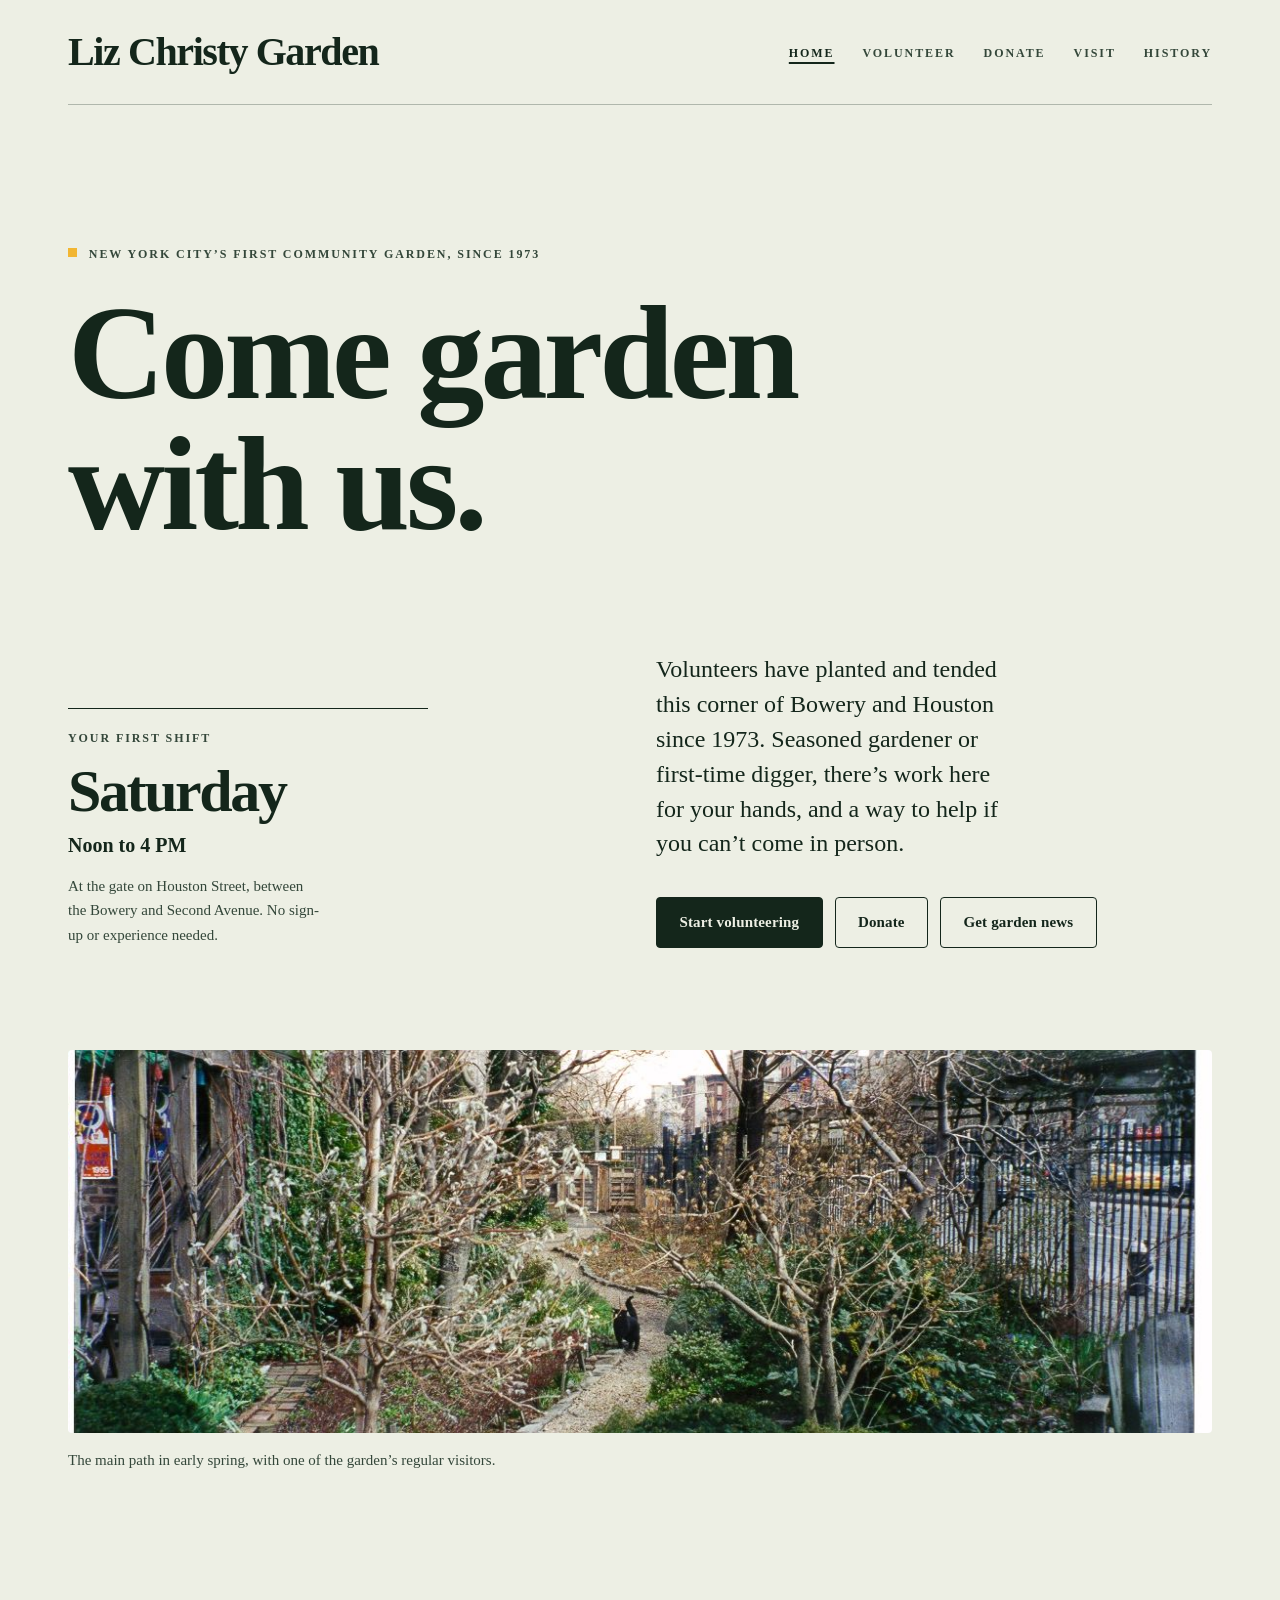
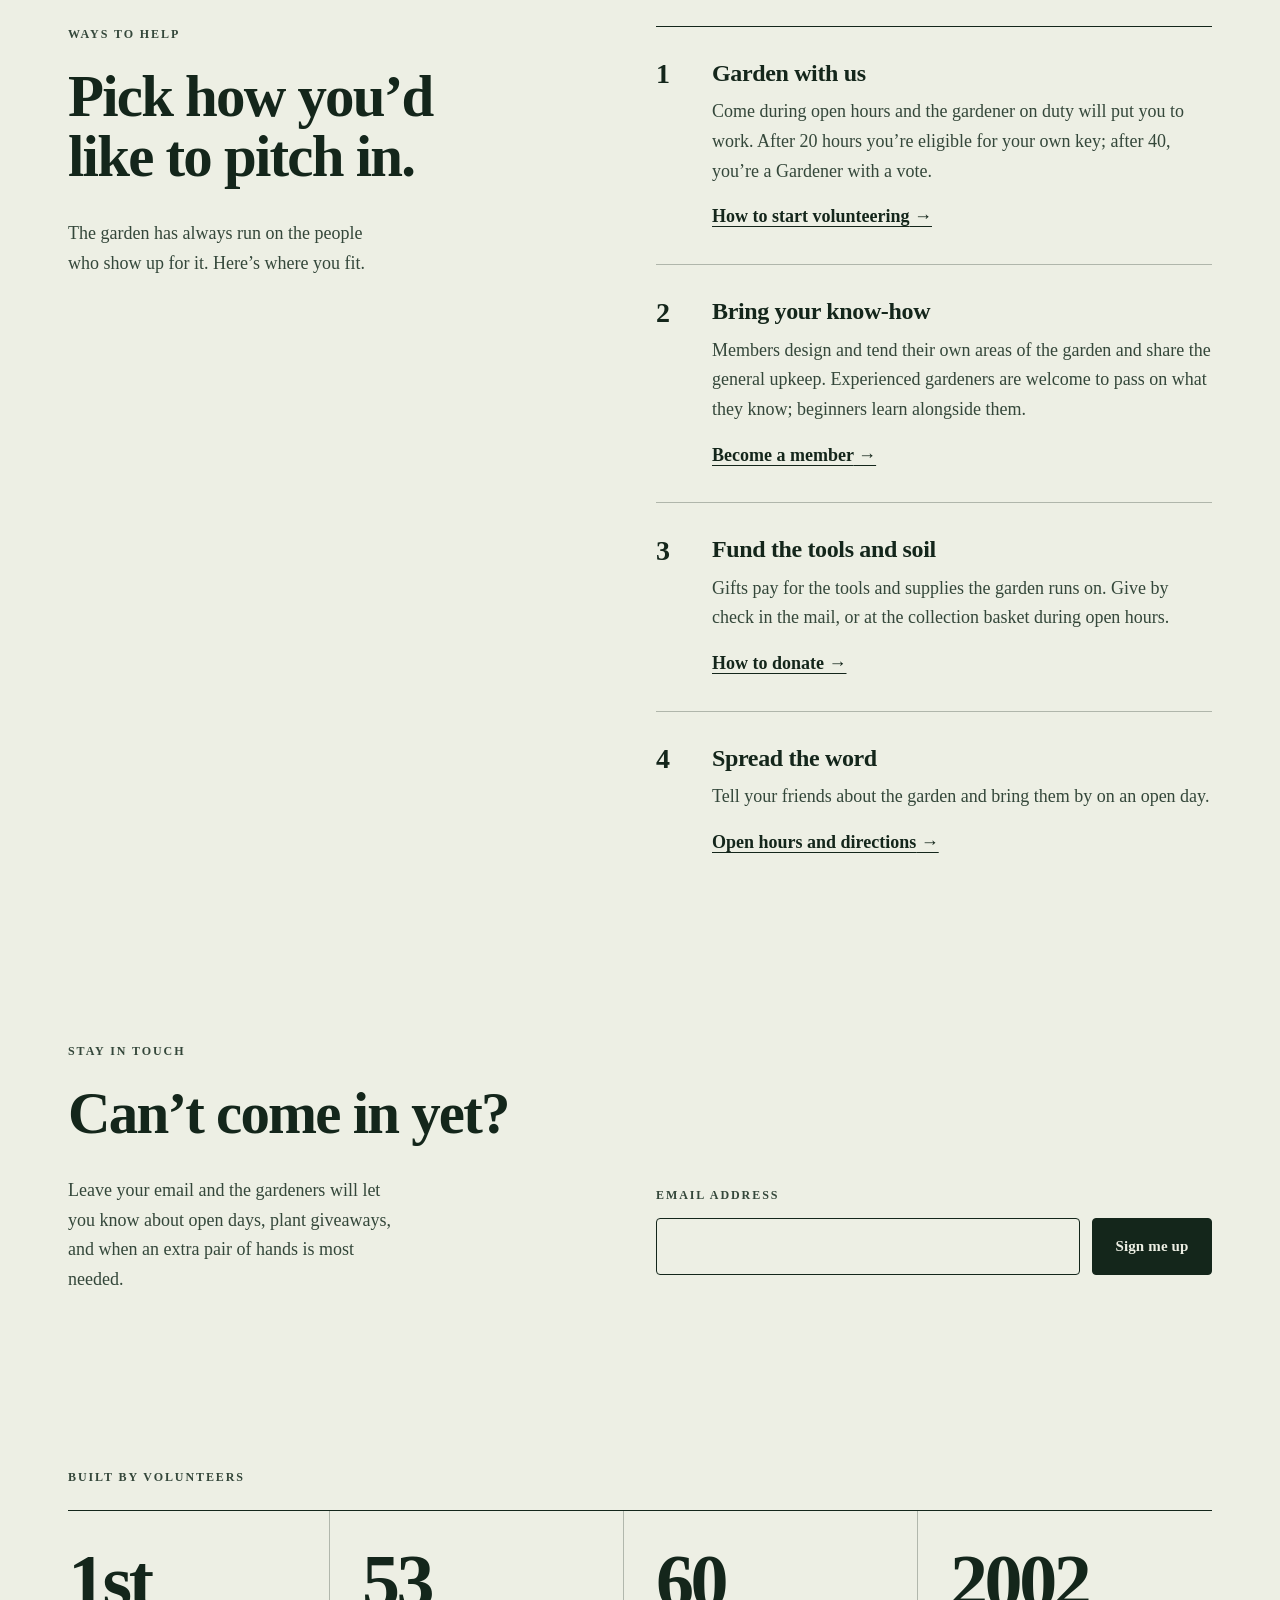
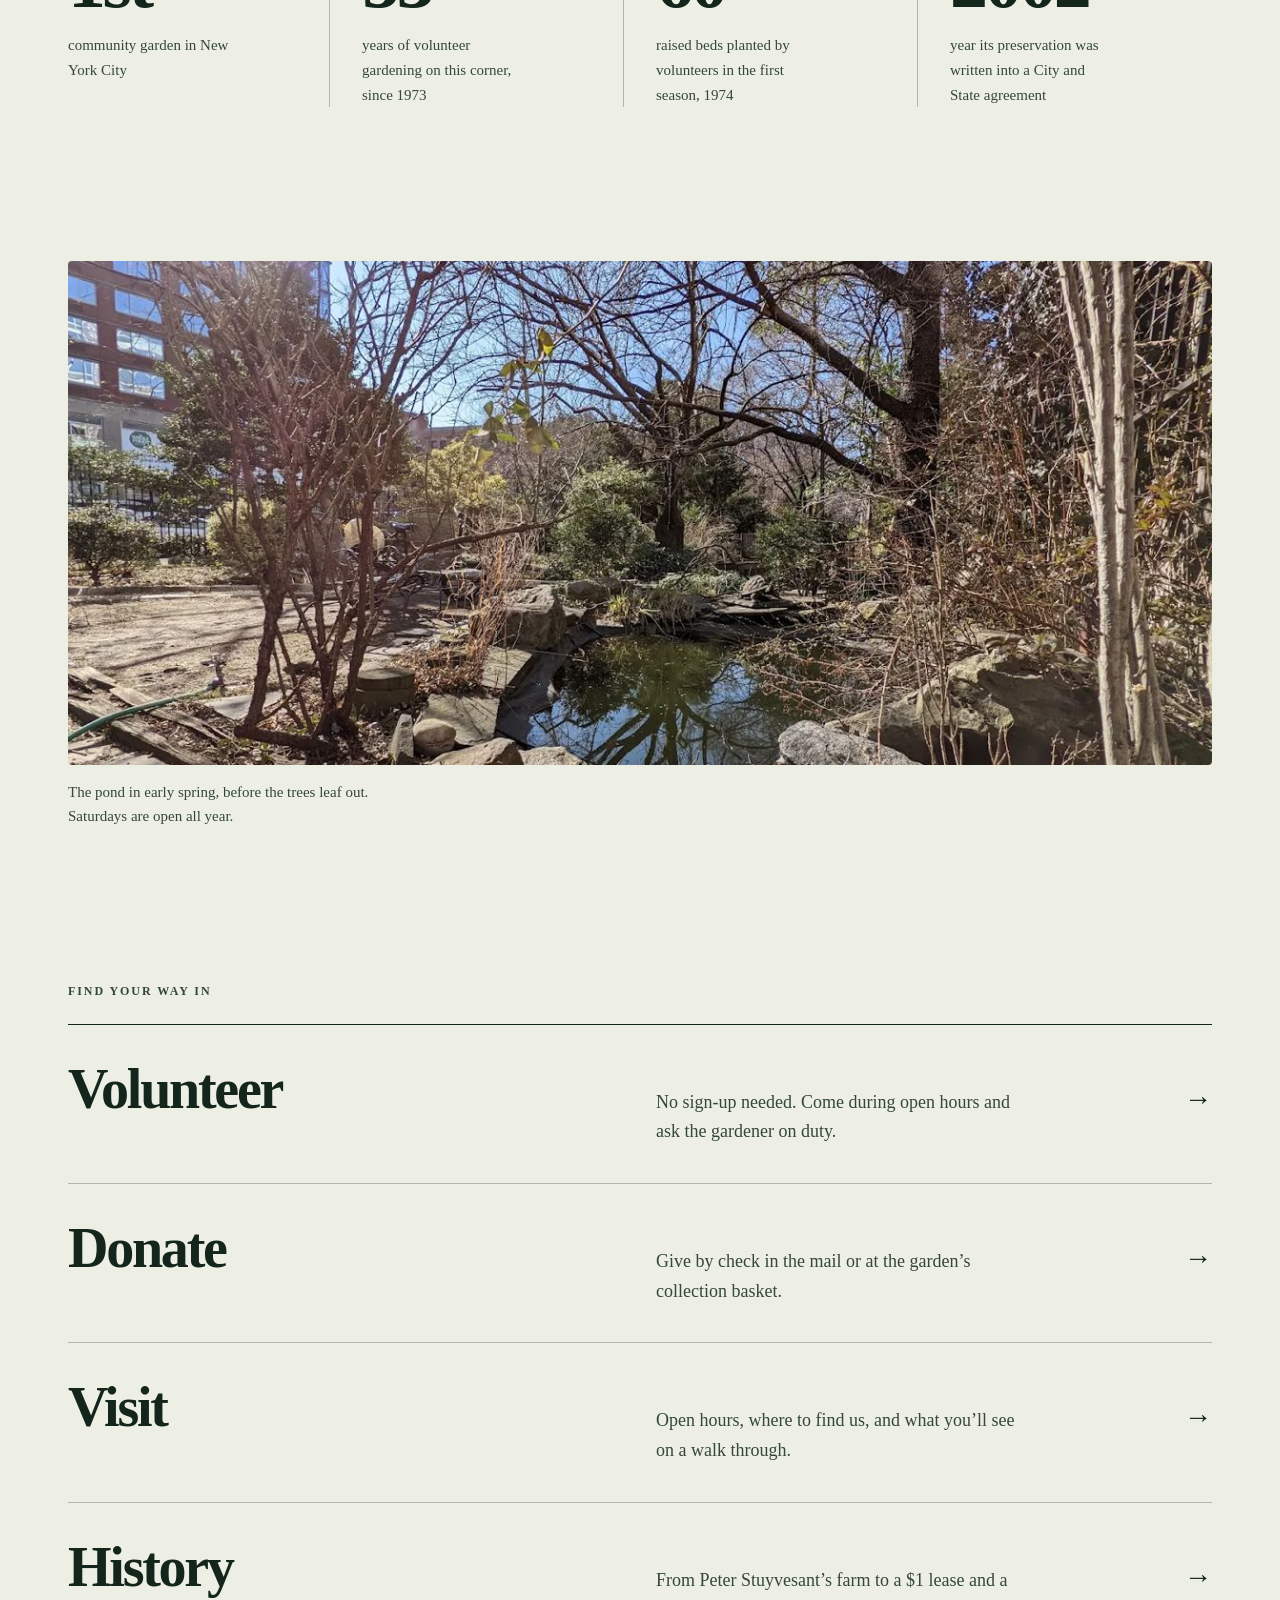
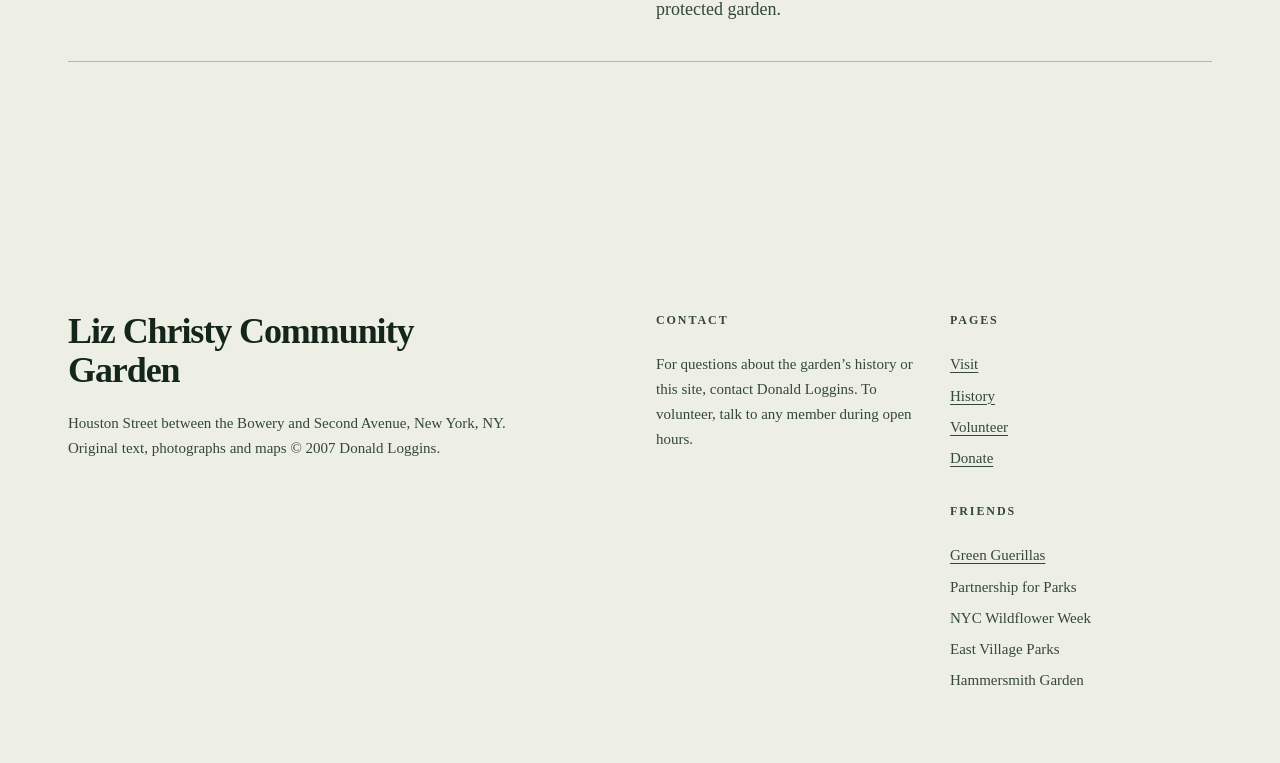
==== index.html @ e5241114 "Recode site as a multi-file static project Split the single 2.3 MB index.html into index.html, css/s" ====
<!DOCTYPE html>
<html lang="en">
<head>
<meta charset="utf-8">
<meta name="viewport" content="width=device-width, initial-scale=1, viewport-fit=cover">
<title>Liz Christy Garden · Volunteer and help grow NYC’s first community garden</title>
<meta name="description" content="Gardeners and neighbors have tended New York City’s first community garden since 1973. Volunteer during open hours, no experience needed, or donate to keep it growing.">
<!-- Social sharing. If your Vercel address is not liz-christy-garden.vercel.app,
     replace that address in the four lines below that contain it. -->
<meta property="og:type" content="website">
<meta property="og:site_name" content="Liz Christy Community Garden">
<meta property="og:title" content="Liz Christy Garden: New York City’s first community garden">
<meta property="og:description" content="Planted on a rubble lot in 1973. Open Saturdays noon to 4 PM all year. Come visit, volunteer, or help it flourish.">
<link rel="canonical" href="https://liz-christy-garden.vercel.app/">
<meta property="og:url" content="https://liz-christy-garden.vercel.app/">
<meta property="og:image" content="https://liz-christy-garden.vercel.app/share.png">
<meta property="og:image:width" content="1200">
<meta property="og:image:height" content="630">
<meta property="og:image:alt" content="Liz Christy Garden, New York City’s first community garden, since 1973 at Bowery and Houston">
<meta name="twitter:card" content="summary_large_image">
<meta name="twitter:title" content="Liz Christy Garden: New York City’s first community garden">
<meta name="twitter:description" content="Planted on a rubble lot in 1973. Open Saturdays noon to 4 PM all year. Come visit, volunteer, or help it flourish.">
<meta name="twitter:image" content="https://liz-christy-garden.vercel.app/share.png">
<meta name="twitter:image:alt" content="Liz Christy Garden, New York City’s first community garden, since 1973 at Bowery and Houston">
<!-- ANALYTICS FOR THE LIVE SITE (free, cookie-free): sign up at goatcounter.com, replace YOURCODE,
     and remove the comment markers around the line below. Button clicks and sign-ups are already
     tagged with data-track and will be reported as events.
<script data-goatcounter="https://YOURCODE.goatcounter.com/count" async src="https://gc.zgo.at/count.js"></script>
-->
<link rel="stylesheet" href="css/styles.css">
</head>
<body><div class="wrap">
  <nav aria-label="Main">
    <a class="wordmark" href="#/">Liz Christy Garden</a>
    <ul>
      <li><a href="#/" data-nav="home">Home</a></li>
      <li><a href="#/volunteer" data-nav="volunteer">Volunteer</a></li>
      <li><a href="#/donate" data-nav="donate">Donate</a></li>
      <li><a href="#/visit" data-nav="visit">Visit</a></li>
      <li><a href="#/history" data-nav="history">History</a></li>
    </ul>
  </nav>
</div>

<main id="main">
<div class="view" data-page="home" data-title="Liz Christy Garden · Volunteer and help grow NYC’s first community garden">
<header class="hero" id="top">
  <div class="wrap">
    <span class="label">New York City’s first community garden, since 1973</span>
    <h1 tabindex="-1">Come garden with us.</h1>
    <div class="grid hero-foot">
      <div class="lease shift">
        <span class="shift-label">Your first shift</span>
        <div class="num" data-next-day>Saturday</div>
        <p class="shift-time" data-next-time>Noon to 4 PM</p>
        <p>At the gate on Houston Street, between the Bowery and Second Avenue. No sign-up or experience needed.</p>
      </div>
      <div class="lede-col">
        <p class="lede">Volunteers have planted and tended this corner of Bowery and Houston since 1973. Seasoned gardener or first-time digger, there’s work here for your hands, and a way to help if you can’t come in person.</p>
        <div class="actions">
          <a class="btn btn-solid" href="#/volunteer" data-track="hero-volunteer">Start volunteering</a>
          <a class="btn" href="#/donate" data-track="hero-donate">Donate</a>
          <a class="btn" href="#home-signup" data-track="hero-news">Get garden news</a>
        </div>
      </div>
    </div>
    <figure class="photo photo-hero">
      <img src="images/p0.jpg" width="1171" height="392" alt="A gravel path winds through the garden in early spring, past pussy willows and evergreen shrubs, with a black cat on the path and the Houston Street fence beyond.">
      <figcaption>The main path in early spring, with one of the garden’s regular visitors.</figcaption>
    </figure>
  </div>
</header>
  <section class="ways" aria-labelledby="ways-h">
    <div class="wrap grid">
      <div class="ways-head">
        <span class="label">Ways to help</span>
        <h2 id="ways-h">Pick how you’d like to pitch in.</h2>
        <p>The garden has always run on the people who show up for it. Here’s where you fit.</p>
      </div>
      <ol class="help-paths">
        <li>
          <h3>Garden with us</h3>
          <p>Come during open hours and the gardener on duty will put you to work. After 20 hours you’re eligible for your own key; after 40, you’re a Gardener with a vote.</p>
          <a href="#/volunteer" data-track="ways-volunteer">How to start volunteering</a>
        </li>
        <li>
          <h3>Bring your know-how</h3>
          <p>Members design and tend their own areas of the garden and share the general upkeep. Experienced gardeners are welcome to pass on what they know; beginners learn alongside them.</p>
          <a href="#/volunteer" data-track="ways-knowhow">Become a member</a>
        </li>
        <li>
          <h3>Fund the tools and soil</h3>
          <p>Gifts pay for the tools and supplies the garden runs on. Give by check in the mail, or at the collection basket during open hours.</p>
          <a href="#/donate" data-track="ways-donate">How to donate</a>
        </li>
        <li>
          <h3>Spread the word</h3>
          <p>Tell your friends about the garden and bring them by on an open day.</p>
          <a href="#/visit" data-track="ways-visit">Open hours and directions</a>
        </li>
      </ol>
    </div>
  </section>
  <section class="home-signup" id="home-signup" aria-labelledby="hs-h">
    <div class="wrap grid">
      <div class="hs-text">
        <span class="label">Stay in touch</span>
        <h2 id="hs-h">Can’t come in yet?</h2>
        <p>Leave your email and the gardeners will let you know about open days, plant giveaways, and when an extra pair of hands is most needed.</p>
      </div>
      <div class="hs-form">
        <form class="quick-signup" data-interest="news" novalidate>
          <label for="hs-email">Email address</label>
          <div class="qs-row">
            <input id="hs-email" name="email" type="email" autocomplete="email" required>
            <button type="submit" class="btn btn-solid" data-track="home-signup">Sign me up</button>
          </div>
          <p class="form-msg" role="status" aria-live="polite"></p>
        </form>
      </div>
    </div>
  </section>
  <section class="impact" aria-labelledby="impact-h">
    <div class="wrap">
      <h2 id="impact-h" class="label">Built by volunteers</h2>
      <dl class="stats">
        <div><dt>1st</dt><dd>community garden in New York City</dd></div>
        <div><dt id="years">53</dt><dd>years of volunteer gardening on this corner, since 1973</dd></div>
        <div><dt>60</dt><dd>raised beds planted by volunteers in the first season, 1974</dd></div>
        <div><dt>2002</dt><dd>year its preservation was written into a City and State agreement</dd></div>
      </dl>
    </div>
  </section>
  <section class="photo-band">
    <div class="wrap"><figure class="photo"><img src="images/p9.jpg" width="1200" height="529" loading="lazy" alt="The garden pond in early spring under bare trees and a bright blue sky, ringed with large stones, with apartment buildings beyond the fence."><figcaption>The pond in early spring, before the trees leaf out. Saturdays are open all year.</figcaption></figure></div>
  </section>
  <section class="explore" aria-labelledby="explore-h">
    <div class="wrap">
      <h2 id="explore-h" class="label">Find your way in</h2>
      <ul class="explore-list">
        <li><a href="#/volunteer"><span class="ex-t">Volunteer</span><span class="ex-d">No sign-up needed. Come during open hours and ask the gardener on duty.</span><span class="ex-a" aria-hidden="true">→</span></a></li>
        <li><a href="#/donate"><span class="ex-t">Donate</span><span class="ex-d">Give by check in the mail or at the garden’s collection basket.</span><span class="ex-a" aria-hidden="true">→</span></a></li>
        <li><a href="#/visit"><span class="ex-t">Visit</span><span class="ex-d">Open hours, where to find us, and what you’ll see on a walk through.</span><span class="ex-a" aria-hidden="true">→</span></a></li>
        <li><a href="#/history"><span class="ex-t">History</span><span class="ex-d">From Peter Stuyvesant’s farm to a $1 lease and a protected garden.</span><span class="ex-a" aria-hidden="true">→</span></a></li>
      </ul>
    </div>
  </section>
</div>

<div class="view" data-page="visit" data-title="Visit · Liz Christy Garden" hidden>
  <header class="page-head">
    <div class="wrap grid">
      <div class="ph-title"><span class="label">Visit</span><h1 tabindex="-1">Come and visit.</h1></div>
      <p class="ph-lede">Open to everyone, on Houston Street between the Bowery and Second Avenue. Want to help while you’re here? Ask the gardener on duty.</p>
    </div>
  </header>
  <section id="visit" aria-labelledby="visit-h">
    <div class="wrap grid">
      <div class="visit-head">
        <span class="label">Open hours</span>
        <h2 id="visit-h">When we’re open.</h2>
        <div class="status" id="status" role="status"><i aria-hidden="true"></i><span id="status-text">Checking today’s hours</span></div>
      </div>
      <div class="visit-body">
        <table>
          <tbody>
            <tr data-day="6"><th scope="row">Saturday</th><td>Noon to 4 PM<small>All year</small></td></tr>
            <tr data-day="0"><th scope="row">Sunday</th><td>Noon to 4 PM<small>May through September</small></td></tr>
            <tr data-day="2"><th scope="row">Tuesday</th><td>6 PM to dusk<small>May through September</small></td></tr>
            <tr data-day="4"><th scope="row">Thursday</th><td>6 PM to dusk<small>May through September</small></td></tr>
          </tbody>
        </table>
        <div class="address">
          <div class="map" aria-hidden="true"><div class="lot"></div><b class="h">Houston</b><b class="v">Bowery</b></div>
          <div>
            <h3>Northeast corner of Bowery and Houston</h3>
            <p style="color:var(--text-soft);margin-top:.5rem">Enter on Houston Street, between the Bowery and Second Avenue, Manhattan. Saturdays stay open all winter.</p>
          </div>
        </div>
      </div>
      <figure class="photo photo-wide">
        <img src="images/p1.jpg" width="1150" height="388" loading="lazy" alt="Planted beds and a curving gravel path under a large bare-branched tree, with the iron fence and Houston Street traffic visible through the trees.">
        <figcaption>Looking out toward Houston Street. The garden sits right on the corner, behind the iron fence.</figcaption>
      </figure>
    </div>
  </section>
  <section id="today" aria-labelledby="today-h">
    <div class="wrap grid">
      <div class="today-head">
        <span class="label">The garden today</span>
        <h2 id="today-h">A walk through.</h2>
        <p style="color:var(--text-soft);margin-top:2rem;max-width:34ch">Each area is designed and tended by a member. General maintenance is shared by everyone.</p>
      </div>
      <dl class="today-list">
        <div class="feature">
          <dt>The pond</dt>
          <dd>Two and a half feet deep, home year round to fish and red-eared slider turtles.</dd>
          <dd class="pond-photo"><div class="photo-pair">
            <figure class="photo"><img src="images/p2.jpg" width="800" height="600" loading="lazy" alt="Red-eared slider turtles basking on stones at the edge of the garden pond, surrounded by tall leafy water plants, grasses, and a wooden bench."><figcaption>Red-eared sliders sunning on the pond’s edge.</figcaption></figure>
            <figure class="photo"><img src="images/p5.jpg" width="765" height="1020" loading="lazy" alt="Orange, red, and pale gold fish gathered near a flat stone at the edge of the dark pond, with water plants overhead."><figcaption>The pond’s fish, gathering at the edge.</figcaption></figure>
          </div></dd>
        </div>
        <div><dt>Wildflower habitat</dt><dd>A patch kept for native and wild plants.</dd></div>
        <div><dt>Grape arbor</dt><dd>Shade overhead and grapes in season.</dd></div>
        <div><dt>Weeping birch grove</dt><dd>A quiet stand of trees to sit beneath.</dd></div>
        <div><dt>Dawn redwood</dt><dd>An ancient tree species, growing on Houston Street.</dd></div>
        <div><dt>Fruit trees and berries</dt><dd>Planted among the members’ plots.</dd></div>
        <div><dt>Vegetables and herbs</dt><dd>Descendants of the sixty raised beds of 1974.</dd></div>
        <div><dt>Flowering perennials</dt><dd>Hundreds of varieties, through every season.</dd></div>
        <div><dt>Wooden furniture</dt><dd>Benches for reading, resting, and bird watching.</dd></div>
      </dl>
    </div>
  </section>
  <section class="essay" aria-labelledby="essay-h">
    <div class="wrap grid">
      <div class="essay-head">
        <span class="label">Around the garden</span>
        <h2 id="essay-h">Places to pause.</h2>
      </div>
      <figure class="photo essay-a"><img src="images/p3.jpg" width="540" height="720" loading="lazy" alt="A wooden arbor bench with a lattice back, nearly covered in trailing vines, set among leafy shrubs and dappled sunlight."><figcaption>A vine-covered arbor bench, one of the garden’s quiet places to sit.</figcaption></figure>
    </div>
  </section>
  <section id="rules" style="padding-top:0" aria-labelledby="rules-h">
    <div class="wrap grid">
      <div class="rules-head">
        <span class="label">While you’re here</span>
        <h2 id="rules-h">Enjoy the garden.</h2>
        <p>Sunbathe, read, bird watch, stroll, relax, listen, and smell. A few requests keep it lovely for everyone.</p>
      </div>
      <dl class="rules">
        <div><dt>Leave the flowers</dt><dd>Please don’t pick or cut flowers or plants. If one catches your eye, ask a gardener its name and look for it at a Greenmarket.</dd></div>
        <div><dt>Stay on the paths</dt><dd>Don’t step into a plot without its gardener’s permission. Dogs stay on the paths too.</dd></div>
        <div><dt>Children are welcome</dt><dd>Kids can visit with their parents and learn to garden. Running and wild play aren’t allowed.</dd></div>
        <div><dt>Let the pond be</dt><dd>Please don’t add fish or turtles. The pond can only safely support its current population.</dd></div>
        <div><dt>Handheld cameras only</dt><dd>Tripods and other equipment block the paths, so they aren’t permitted.</dd></div>
        <div><dt>Ask us anything</dt><dd>Gardeners are glad to talk about plants, and to hear what you know.</dd></div>
      </dl>
    </div>
  </section>
</div>

<div class="view" data-page="history" data-title="History · Liz Christy Garden" hidden>
  <header class="page-head">
    <div class="wrap grid">
      <div class="ph-title"><span class="label">History</span><h1 tabindex="-1">Fifty years on one corner.</h1></div>
      <p class="ph-lede">How a rubble-strewn lot became New York City’s first community garden.</p>
    </div>
  </header>
  <section id="history" class="dark" aria-labelledby="hist-h">
    <div class="wrap grid">
      <div class="hist-head">
        <span class="label">History</span>
        <h2 id="hist-h">From Stuyvesant’s farm to a protected garden.</h2>
      </div>
      <p class="hist-intro">By the 1970s this corner was a vacant lot in a neighborhood of abandoned buildings. A local resident named Liz Christy saw a garden in it.</p>
      <ol class="timeline">
        <li><div class="yr">1600s</div><div class="ev"><h3>A Dutch bouwerie</h3><p>The corner of Bouwerie and North Street was the southern tip of a farm owned by Peter Stuyvesant, the last Dutch Governor of New Amsterdam. Bouwerie is Dutch for farm.</p></div></li>
        <li class="key"><div class="yr">1973</div><div class="ev"><h3>The Green Guerillas move in</h3><p>Liz Christy and a group of gardening activists were planting window boxes, tree pits, and vacant lots with seed bombs. In December they went to the City for official use of the lot. Volunteers hauled out garbage and rubble, spread donated topsoil, put up a fence, and started planting.</p></div></li>
        <li class="key"><div class="yr">1974</div><div class="ev"><h3>The $1 lease</h3><p>On April 23, the City’s office of Housing Preservation and Development approved the lot for rent. Sixty raised beds were planted with vegetables, followed by trees and herbaceous borders.</p><figure class="photo archive"><img src="images/p10.jpg" width="288" height="227" loading="lazy" alt="Black-and-white photograph of a woman and a young boy reading a sign on a chain-link fence that says Bowery-Houston Community Farm and Garden, 1974."><figcaption>The garden’s first sign, 1974, when it was still the Bowery-Houston Community Farm and Garden.</figcaption></figure></div></li>
        <li><div class="yr">1975</div><div class="ev"><h3>A model for the city</h3><p>In its second year the garden won its first Mollie Parnis Dress Up Your Neighborhood Award. People from all five boroughs asked how to start their own. The Green Guerillas ran workshops, tested plants in hostile conditions, and gave plants away to new gardens across the City.</p></div></li>
        <li><div class="yr">1986</div><div class="ev"><h3>Named for its founder</h3><p>The garden was dedicated as Liz Christy’s Bowery-Houston Garden, in her memory.</p></div></li>
        <li><div class="yr">1990</div><div class="ev"><h3>A pledge to keep it whole</h3><p>After years of uncertainty and a groundswell of support, the Cooper Square Committee pledged to preserve the entire garden in its renovation plans for the neighborhood.</p></div></li>
        <li><div class="yr">2002</div><div class="ev"><h3>Protected</h3><p>An agreement between the City of New York and the New York State Attorney General calls for the preservation of the Liz Christy Garden.</p></div></li>
      </ol>
    </div>
  </section>
  <section class="photo-band" aria-labelledby="hood-h">
    <div class="wrap grid">
      <div class="band-text"><span class="label">The neighborhood today</span><h2 id="hood-h">Still full of color.</h2>
        <p>The blocks around Bowery and Houston that were in decline in the 1970s are lively again, painted walls and all.</p></div>
      <figure class="photo band-photo"><img src="images/p6.jpg" width="1200" height="900" loading="lazy" alt="Large painted murals and colorful graffiti lettering on brick walls and wooden boards along a city sidewalk."><figcaption>Street art in the surrounding neighborhood.</figcaption></figure>
    </div>
  </section>
  <section class="history-cta" aria-labelledby="hcta-h">
    <div class="wrap grid">
      <div class="hcta-text"><span class="label">The next chapter</span>
        <h2 id="hcta-h">Volunteers built this garden. They still do.</h2></div>
      <div class="hcta-actions">
        <p>Liz Christy started with a rubble-strewn lot and a group of neighbors. The garden still grows the same way, one volunteer at a time.</p>
        <div class="actions"><a class="btn btn-solid" href="#/volunteer" data-track="history-volunteer">Start volunteering</a><a class="btn" href="#/donate" data-track="history-donate">Donate</a></div>
      </div>
    </div>
  </section>
</div>

<div class="view" data-page="volunteer" data-title="Volunteer · Liz Christy Garden" hidden>
  <header class="page-head">
    <div class="wrap grid">
      <div class="ph-title"><span class="label">Volunteer</span><h1 tabindex="-1">Grow with us.</h1></div>
      <p class="ph-lede">Every member of the garden started as a volunteer. Whether you’ve gardened for decades or never planted a seed, just come during open hours.</p>
    </div>
  </header>
  <section class="first-visit" aria-labelledby="fv-h">
    <div class="wrap grid">
      <div class="fv-head">
        <span class="label">Your first time</span>
        <h2 id="fv-h">How to start volunteering.</h2>
        <p class="next-open" data-next-open></p>
      </div>
      <dl class="fv-list">
        <div><dt>When</dt><dd>During open hours: Saturdays, noon to 4 PM, all year. From May through September, also Sundays noon to 4 PM and Tuesday and Thursday from 6 PM to dusk.</dd></div>
        <div><dt>Where</dt><dd>The garden gate on Houston Street, between the Bowery and Second Avenue.</dd></div>
        <div><dt>What to do</dt><dd>Introduce yourself to the gardener on duty and say you’d like to volunteer. They’ll find you something to do and log your hours.</dd></div>
      </dl>
    </div>
  </section>
  <section id="join" aria-labelledby="join-h">
    <div class="wrap grid">
      <div class="join-text">
        <span class="label">After your first visit</span>
        <h2 id="join-h">From volunteer to member.</h2>
        <p style="margin-top:2rem">What matters is your desire to garden. Beginners learn alongside seasoned gardeners, and experienced hands are welcome to share what they know. Members design and tend their own areas of the garden, and everyone shares the general upkeep.</p>
      </div>
      <ol class="steps">
        <li>Come during open hours and introduce yourself to the gardener on duty.</li>
        <li>They’ll give you work and log your hours in the book kept in the shed.</li>
        <li>After 20 hours, you’re eligible for a key to the garden.</li>
        <li>After 40 hours, you’re a Gardener with voting rights.</li>
      </ol>
      <div class="join-cta">
        <h3>Tell us you’d like to volunteer</h3>
        <p class="soft-note">Leave your email and a gardener will be in touch about open days. Or just come by during open hours; no sign-up is needed to start.</p>
        <form class="quick-signup" data-interest="volunteer" novalidate>
          <label for="vol-email">Email address</label>
          <div class="qs-row">
            <input id="vol-email" name="email" type="email" autocomplete="email" required>
            <button type="submit" class="btn btn-solid" data-track="volunteer-signup">I’m interested</button>
          </div>
          <p class="form-msg" role="status" aria-live="polite"></p>
        </form>
      </div>
      <div class="meter">
        <label for="hrs">Already volunteering? Track your hours.</label>
        <input type="range" id="hrs" min="0" max="45" value="0">
        <div class="track" aria-hidden="true">
          <div class="fill" id="fill" style="width:0"></div>
          <div class="tick" style="left:44.4%"><span>20 hrs</span></div>
          <div class="tick" style="left:88.8%"><span>40 hrs</span></div>
        </div>
        <output id="hrs-out" for="hrs" aria-live="polite"></output>
      </div>
    </div>
  </section>
  <section class="photo-band" aria-labelledby="grow-h">
    <div class="wrap grid">
      <div class="band-text"><span class="label">What volunteers tend</span><h2 id="grow-h">Every bloom here was planted by someone.</h2></div>
      <figure class="photo pair-a"><img src="images/p7.jpg" width="1200" height="900" loading="lazy" alt="White roses blooming in front of a large, brightly painted mural of a fanged, three-eyed face."><figcaption>White roses in bloom against a painted wall.</figcaption></figure>
      <figure class="photo pair-b"><img src="images/p8.jpg" width="768" height="1020" loading="lazy" alt="A pale pink rose lit by low evening sun, with soft, glowing foliage behind it."><figcaption>A pale rose in the evening light.</figcaption></figure>
    </div>
  </section>
</div>

<div class="view" data-page="donate" data-title="Donate · Liz Christy Garden" hidden>
  <header class="page-head">
    <div class="wrap grid">
      <div class="ph-title"><span class="label">Donate</span><h1 tabindex="-1">Help it flourish.</h1></div>
      <p class="ph-lede">Gifts pay for the tools and supplies that keep the garden lush for the whole neighborhood.</p>
    </div>
  </header>
  <section id="support" class="dark" aria-labelledby="sup-h">
    <div class="wrap grid">
      <div class="support-head">
        <span class="label">How to give</span>
        <h2 id="sup-h">Two ways to donate.</h2>
      </div>
      <ol class="give-ways">
        <li>
          <h3>In the garden</h3>
          <p>Drop cash or a check in the collection basket, or hand a check to the gardener on duty. The basket is out during open hours: Saturdays noon to 4 PM all year, plus Sundays noon to 4 PM and Tuesday and Thursday evenings from 6 PM to dusk, May through September.</p>
          <p class="next-open" data-next-open></p>
        </li>
        <li>
          <h3>By mail, any time</h3>
          <p>Mail a check made out to “Green Guerillas” with “Liz Christy” on the memo line. The memo line makes sure your gift goes to this garden.</p>
        </li>
      </ol>
      <div class="mail" id="donate">
        <span class="label" style="margin:0">Mail your check to</span>
        <address>Green Guerillas<br>307 7th Avenue, Room 1601<br>New York, NY 10001</address>
        <p class="memo">Payable to <strong>“Green Guerillas”</strong>. Memo line: <strong>“Liz Christy”</strong>.</p>
        <div class="mail-actions">
          <button type="button" class="btn btn-light" id="copy-addr" data-track="donate-copy-address">Copy mailing address</button>
        </div>
        <p class="copy-msg" id="copy-msg" role="status"></p>
        <p class="gg-note">Green Guerillas is the gardening group that helped start this garden in 1973. <a href="https://www.greenguerillas.org" target="_blank" rel="noopener" data-track="donate-green-guerillas">About Green Guerillas</a></p>
      </div>
      <div class="support-body">
        <span class="label">Other ways to help</span>
        <ul>
          <li>Roll up your sleeves and <a href="#/volunteer" data-track="donate-to-volunteer">volunteer on open days</a>.</li>
          <li>Tell your friends about the garden and bring them by.</li>
          <li>If you own a neighborhood business, a donation goes a long way.</li>
          <li>Most of all, stop by often and refresh your spirits.</li>
        </ul>
      </div>
    </div>
  </section>
  <section class="photo-band" aria-labelledby="gift-h">
    <div class="wrap grid">
      <figure class="photo gift-photo"><img src="images/p4.jpg" width="765" height="1020" loading="lazy" alt="A full pink rose in bloom, its petals beaded with raindrops, among glossy green leaves."><figcaption>A rose after the rain, grown with donated tools and supplies.</figcaption></figure>
      <div class="gift-text"><span class="label">Where your gift goes</span><h2 id="gift-h">Tools, soil, and seeds.</h2>
        <p>Donations to the collection basket and by mail pay for the tools and supplies that keep the garden a lush oasis for the neighborhood.</p></div>
    </div>
  </section>
</div>

  <section id="signup" aria-labelledby="signup-h">
    <div class="wrap grid">
      <div class="signup-head">
        <span class="label">Stay in touch</span>
        <h2 id="signup-h">Not ready to dig in yet?</h2>
        <p>Leave your email and the gardeners can let you know about open days, plant giveaways, and ways to help when you’re ready.</p>
      </div>
      <form class="signup" id="signup-form" novalidate>
        <div class="field">
          <label for="su-email">Email <span aria-hidden="true">(required)</span></label>
          <input id="su-email" name="email" type="email" autocomplete="email" required>
        </div>
        <div class="field">
          <label for="su-name">First name</label>
          <input id="su-name" name="name" type="text" autocomplete="given-name">
        </div>
        <fieldset class="field">
          <legend>I’m interested in</legend>
          <label class="check"><input type="checkbox" name="interest" value="news" checked> Garden news and open days</label>
          <label class="check"><input type="checkbox" name="interest" value="volunteer"> Volunteering</label>
          <label class="check"><input type="checkbox" name="interest" value="give"> Ways to give</label>
        </fieldset>
        <div class="field">
          <label for="su-source">How did you hear about the garden?</label>
          <select id="su-source" name="source">
            <option value="">Choose one</option>
            <option value="walked-by">Walked by</option>
            <option value="instagram">Instagram</option>
            <option value="facebook">Facebook</option>
            <option value="friend">A friend</option>
            <option value="search">Web search</option>
            <option value="other">Other</option>
          </select>
        </div>
        <button type="submit" class="btn btn-solid" id="su-submit" data-track="donate-page-signup">Sign me up</button>
        <p class="form-msg" id="su-msg" role="status" aria-live="polite"></p>
        <p class="fine">We’ll only use your email for garden updates. Ask any gardener to be removed.</p>
      </form>
    </div>
  </section>
</main>

<footer>
  <div class="wrap grid">
    <div class="col-a">
      <p class="big">Liz Christy Community Garden</p>
      <p>Houston Street between the Bowery and Second Avenue, New York, NY.<br>Original text, photographs and maps © 2007 Donald Loggins.</p>
    </div>
    <div class="col-b">
      <span class="label">Contact</span>
      <p>For questions about the garden’s history or this site, contact Donald Loggins. To volunteer, talk to any member during open hours.</p>
    </div>
    <div class="col-c">
      <span class="label">Pages</span>
      <ul style="margin-bottom:2rem">
        <li><a href="#/visit">Visit</a></li>
        <li><a href="#/history">History</a></li>
        <li><a href="#/volunteer">Volunteer</a></li>
        <li><a href="#/donate">Donate</a></li>
      </ul>
      <span class="label">Friends</span>
      <ul>
        <li><a href="https://www.greenguerillas.org" rel="noopener" target="_blank">Green Guerillas</a></li>
        <li>Partnership for Parks</li>
        <li>NYC Wildflower Week</li>
        <li>East Village Parks</li>
        <li>Hammersmith Garden</li>
      </ul>
    </div>
  </div>
</footer>

<script src="js/main.js"></script>
</body>
</html>
---- css/styles.css ----
/* Palette: dominant = garden paper, supporting = deep moss, accent = marigold (sparingly).
   Every text/background pair below measures 7:1 or higher (WCAG AAA). */
:root{
  --bg:#EDEFE4; --text:#14261B; --text-soft:#34473A; --rule:rgba(20,38,27,.28);
  --moss:#1D3527; --on-moss:#EDEFE4; --on-moss-soft:#C9D3C3; --moss-rule:rgba(237,239,228,.25);
  --accent:#F2B632;
  --display:Georgia,"Times New Roman",Times,serif;
  --body:Georgia,"Times New Roman",Times,serif;
  /* Type scale: perfect fourth (1.333) from an 18px base */
  --fs-label:.75rem; --fs-small:.9375rem; --fs-body:1.125rem; --fs-lede:1.5rem;
  --fs-h3:1.5rem; --fs-h2:clamp(2.37rem,4.6vw,3.75rem); --fs-h1:clamp(3.2rem,10.5vw,8.4rem);
  --section:clamp(6rem,12vw,11rem);
  --max:77.5rem;
  box-sizing:border-box;
  padding-top:env(safe-area-inset-top,0px); padding-bottom:env(safe-area-inset-bottom,0px);
}
@media (prefers-color-scheme: dark){
  :root:not([data-theme="light"]){
    --bg:#111A14; --text:#E6EBDD; --text-soft:#AEBBA9; --rule:rgba(230,235,221,.22);
    --moss:#1A2A1F; --on-moss:#E6EBDD; --on-moss-soft:#B4C0AE; --moss-rule:rgba(230,235,221,.2);
  }
}
:root[data-theme="dark"]{
  --bg:#111A14; --text:#E6EBDD; --text-soft:#AEBBA9; --rule:rgba(230,235,221,.22);
  --moss:#1A2A1F; --on-moss:#E6EBDD; --on-moss-soft:#B4C0AE; --moss-rule:rgba(230,235,221,.2);
}
*,*::before,*::after{box-sizing:inherit}
html{scroll-padding-top:env(safe-area-inset-top,0px);scroll-behavior:smooth}
@media (prefers-reduced-motion: reduce){html{scroll-behavior:auto}}
body{margin:0;background:var(--bg);color:var(--text);font-family:var(--body);font-size:var(--fs-body);line-height:1.65;-webkit-font-smoothing:antialiased}
a{color:inherit;text-decoration-thickness:1px;text-underline-offset:.2em}
a:hover{text-decoration-thickness:2px}
:focus-visible{outline:2px solid var(--accent);outline-offset:4px;border-radius:2px}
h1,h2,h3{font-family:var(--display);margin:0;font-weight:700}
h1{font-size:var(--fs-h1);line-height:.98;letter-spacing:-.03em}
h2{font-size:var(--fs-h2);line-height:1.02;letter-spacing:-.03em}
h3{font-size:var(--fs-h3);line-height:1.2;letter-spacing:-.015em;font-weight:600}
p{margin:0 0 1.15em}
.label{font-family:var(--display);font-size:var(--fs-label);font-weight:600;text-transform:uppercase;letter-spacing:.16em;line-height:1.4;color:var(--text-soft);display:block;margin-bottom:1.5rem}
.wrap{width:100%;max-width:var(--max);margin:0 auto;padding:0 clamp(1.25rem,4vw,3rem)}
.grid{display:grid;grid-template-columns:repeat(12,minmax(0,1fr));column-gap:clamp(1rem,2.5vw,2.5rem)}
section{padding:var(--section) 0}
.dark{background:var(--moss);color:var(--on-moss)}
.dark .label,.dark .soft{color:var(--on-moss-soft)}

/* Nav */
nav{display:flex;flex-wrap:wrap;justify-content:space-between;align-items:center;gap:1.25rem 2rem;padding:2rem 0;border-bottom:1px solid var(--rule)}
.wordmark{font-family:var(--display);font-weight:700;font-size:clamp(1.6rem,3.2vw,2.5rem);line-height:1;letter-spacing:-.035em;text-decoration:none}
nav ul{list-style:none;margin:0;padding:0;display:flex;flex-wrap:wrap;gap:.5rem 1.75rem}
nav ul a{font-family:var(--display);font-size:var(--fs-label);font-weight:600;text-transform:uppercase;letter-spacing:.16em;text-decoration:none;color:var(--text-soft)}
nav ul a:hover{color:var(--text);text-decoration:underline}

/* Hero */
.hero{padding:clamp(5rem,11vw,10rem) 0 var(--section)}
.hero .label::before{content:"";display:inline-block;width:.55rem;height:.55rem;background:var(--accent);margin-right:.75rem;vertical-align:.05em}
.hero h1{max-width:11.5ch}
.hero-foot{margin-top:clamp(4rem,8vw,7rem);align-items:end}
.lease{grid-column:1 / span 4;border-top:1px solid var(--text);padding-top:1.25rem}
.lease .num{font-family:var(--display);font-weight:700;font-size:clamp(3rem,6vw,4.5rem);line-height:1;letter-spacing:-.04em}
.lease .num span{font-size:.32em;font-weight:600;letter-spacing:0;margin-left:.3rem}
.lease p{font-size:var(--fs-small);color:var(--text-soft);margin:.75rem 0 0;max-width:34ch}
.lede{grid-column:7 / span 6;font-size:var(--fs-lede);line-height:1.45;margin:0;max-width:30ch}

/* Visit */
.visit-head{grid-column:1 / span 4}
.visit-body{grid-column:6 / span 7}
.status{display:inline-flex;align-items:center;gap:.7rem;font-family:var(--display);font-weight:600;font-size:var(--fs-small);margin-top:2rem;padding:.6rem .9rem;border:1px solid var(--rule);border-radius:4px}
.status i{width:.6rem;height:.6rem;border-radius:50%;border:1.5px solid var(--text-soft)}
.status.open i{background:var(--accent);border-color:var(--accent)}
table{border-collapse:collapse;width:100%}
th,td{text-align:left;vertical-align:baseline;padding:1.35rem 0;border-bottom:1px solid var(--rule)}
tr:first-child th,tr:first-child td{border-top:1px solid var(--text)}
th{font-family:var(--display);font-weight:600;font-size:1.25rem;letter-spacing:-.01em;width:40%}
td{font-size:1.25rem}
td small{display:block;font-size:var(--fs-small);color:var(--text-soft)}
tr.today th::after{content:"Today";font-family:var(--display);font-size:.6875rem;font-weight:600;text-transform:uppercase;letter-spacing:.16em;margin-left:.75rem;padding:.15rem .45rem;border:1px solid var(--text);border-radius:3px;vertical-align:.25em}
.address{margin-top:3.5rem;display:grid;grid-template-columns:auto 1fr;gap:2rem;align-items:start}
.map{width:9rem;aspect-ratio:1;border:1px solid var(--text);position:relative;border-radius:4px}
.map .lot{position:absolute;right:0;top:0;width:58%;height:58%;background:var(--moss)}
.map b{position:absolute;font-family:var(--display);font-size:.625rem;font-weight:600;text-transform:uppercase;letter-spacing:.14em;color:var(--text-soft)}
.map .h{left:.5rem;bottom:28%}
.map .v{left:22%;top:.5rem;writing-mode:vertical-rl}
.map::before,.map::after{content:"";position:absolute;background:var(--rule)}
.map::before{left:0;right:0;top:58%;height:1px}
.map::after{top:0;bottom:0;left:42%;width:1px}

/* History */
.hist-head{grid-column:1 / span 5}
.hist-intro{grid-column:7 / span 6;font-size:var(--fs-lede);line-height:1.45;max-width:32ch}
.timeline{grid-column:1 / -1;list-style:none;margin:clamp(4rem,8vw,7rem) 0 0;padding:0}
.timeline li{display:grid;grid-template-columns:repeat(12,minmax(0,1fr));column-gap:clamp(1rem,2.5vw,2.5rem);padding:2.5rem 0;border-top:1px solid var(--moss-rule)}
.timeline .yr{grid-column:1 / span 4;font-family:var(--display);font-weight:700;font-size:clamp(2.4rem,5vw,4rem);line-height:1;letter-spacing:-.04em;color:var(--on-moss)}
.timeline .yr small{display:block;margin-top:.75rem}
.timeline .key .yr::after{content:"";display:block;width:2.5rem;height:3px;background:var(--accent);margin-top:1rem}
.timeline .ev{grid-column:6 / span 6}
.timeline .ev p{color:var(--on-moss-soft);margin:.6rem 0 0;max-width:58ch}

/* Garden today */
.today-head{grid-column:1 / span 4;align-self:start;position:sticky;top:calc(env(safe-area-inset-top,0px) + 2rem)}
.today-list{grid-column:6 / span 7;margin:0}
.today-list div{display:grid;grid-template-columns:minmax(0,1fr) minmax(0,1.3fr);gap:2rem;padding:1.6rem 0;border-bottom:1px solid var(--rule)}
.today-list div:first-child{border-top:1px solid var(--text)}
.today-list dt{font-family:var(--display);font-weight:600;font-size:1.25rem;letter-spacing:-.01em}
.today-list dd{margin:0;color:var(--text-soft)}
.today-list .feature{display:block;padding:2.5rem 0}
.today-list .feature dt{font-weight:700;font-size:clamp(2rem,4vw,3rem);letter-spacing:-.035em;line-height:1.05}
.today-list .feature dd{font-size:var(--fs-lede);line-height:1.45;color:var(--text);margin-top:.75rem;max-width:30ch}

/* Join */
.join-text{grid-column:1 / span 6}
.join-text p{max-width:52ch}
.meter{grid-column:8 / span 5;align-self:end;border:1px solid var(--text);border-radius:4px;padding:2rem}
.meter label{font-family:var(--display);font-weight:600;font-size:var(--fs-small);display:block;margin-bottom:1rem}
input[type=range]{width:100%;accent-color:var(--text);margin:0}
.track{position:relative;height:6px;background:var(--rule);margin:2rem 0 3rem}
.fill{position:absolute;left:0;top:0;bottom:0;background:var(--accent);transition:width .15s}
@media (prefers-reduced-motion: reduce){.fill{transition:none}}
.tick{position:absolute;top:-8px;width:1px;height:22px;background:var(--text)}
.tick span{position:absolute;top:28px;transform:translateX(-50%);white-space:nowrap;font-family:var(--display);font-size:.6875rem;font-weight:600;text-transform:uppercase;letter-spacing:.14em;color:var(--text-soft)}
output{display:block;font-size:1.25rem;line-height:1.4;min-height:3.6em}
.steps{grid-column:1 / span 6;margin:3.5rem 0 0;padding:0;list-style:none;counter-reset:s}
.steps li{counter-increment:s;display:grid;grid-template-columns:3rem 1fr;padding:1.1rem 0;border-top:1px solid var(--rule)}
.steps li::before{content:counter(s);font-family:var(--display);font-weight:700;font-size:1.25rem}

/* Rules */
.rules-head{grid-column:1 / span 5}
.rules-head p{font-size:var(--fs-lede);line-height:1.45;margin-top:2rem;max-width:26ch}
.rules{grid-column:7 / span 6;margin:0}
.rules div{padding:1.75rem 0;border-top:1px solid var(--rule)}
.rules div:first-child{border-top-color:var(--text)}
.rules dd{margin:.4rem 0 0;color:var(--text-soft)}
.rules dt{font-family:var(--display);font-weight:600;font-size:1.25rem;letter-spacing:-.01em}

/* Support */
.support-head{grid-column:1 / span 7}
.support-head h2{max-width:12ch}
.support-body{grid-column:1 / span 6;margin-top:4rem}
.support-body ul{list-style:none;padding:0;margin:0 0 2.5rem}
.support-body li{padding:1rem 0;border-top:1px solid var(--moss-rule)}
.support-body p{color:var(--on-moss-soft);max-width:52ch}
.mail{grid-column:8 / span 5;margin-top:4rem;align-self:start;border:1px solid var(--on-moss);border-radius:4px;padding:2rem}
.mail address{font-style:normal;font-family:var(--display);font-weight:600;font-size:1.5rem;line-height:1.35;letter-spacing:-.015em;margin:1.5rem 0}
.mail .memo{border-top:1px dashed var(--moss-rule);padding-top:1.25rem;margin:0;color:var(--on-moss-soft);font-size:var(--fs-small)}
.mail .memo strong{color:var(--on-moss)}

/* Footer */
footer{padding:clamp(4rem,8vw,6rem) 0 clamp(3rem,6vw,4rem)}
footer .col-a{grid-column:1 / span 5}
footer .col-b{grid-column:7 / span 3}
footer .col-c{grid-column:10 / span 3}
footer ul{list-style:none;margin:0;padding:0}
footer li{margin-bottom:.4rem}
footer p,footer li{font-size:var(--fs-small);color:var(--text-soft)}
footer .big{font-family:var(--display);font-weight:700;font-size:clamp(1.75rem,3vw,2.25rem);letter-spacing:-.03em;line-height:1.1;color:var(--text);margin-bottom:1.25rem}

@media (max-width:900px){
  .grid > *,.timeline li > *{grid-column:1 / -1 !important}
  .lede,.hist-intro,.visit-body,.timeline .ev,.today-list,.rules,.meter,.mail{margin-top:2.5rem}
  .timeline .ev{margin-top:1.5rem}
  .today-head{position:static}
  .meter{align-self:start}
  footer .col-b,footer .col-c{margin-top:2.5rem}
}
@media (max-width:520px){
  .address{grid-template-columns:1fr}
  .today-list div{grid-template-columns:1fr;gap:.4rem}
  th{width:auto}
}

/* Actions */
.lede-col{grid-column:7 / span 6}
.lede-col .lede{grid-column:auto}
.actions,.mail-actions{display:flex;flex-wrap:wrap;gap:.75rem;margin-top:2.25rem}
.btn{display:inline-flex;align-items:center;justify-content:center;min-height:3rem;padding:.75rem 1.4rem;font-family:var(--display);font-weight:600;font-size:var(--fs-small);letter-spacing:.01em;text-decoration:none;border:1px solid var(--text);border-radius:4px;background:transparent;color:var(--text);cursor:pointer}
.btn:hover{background:var(--text);color:var(--bg);text-decoration:none}
.btn-solid{background:var(--text);color:var(--bg)}
.btn-solid:hover{background:var(--moss);border-color:var(--moss);color:var(--on-moss)}
.btn-light{background:var(--on-moss);color:var(--moss);border-color:var(--on-moss)}
.btn-light:hover{background:transparent;color:var(--on-moss)}
.btn-light-outline{border-color:var(--on-moss);color:var(--on-moss)}
.btn-light-outline:hover{background:var(--on-moss);color:var(--moss)}
.copy-msg{margin:1rem 0 0;font-size:var(--fs-small);color:var(--on-moss-soft);min-height:1.5em}
.join-cta{grid-column:8 / span 5;margin-top:3.5rem;align-self:start}
.soft-note{margin-top:1rem;font-size:var(--fs-small);color:var(--text-soft)}

/* Impact */
.impact{padding:0 0 var(--section)}
.stats{display:flex;flex-wrap:wrap;margin:0;border-top:1px solid var(--text)}
.stats div{flex:1 1 13rem;padding:2rem 2rem 0 0;margin-right:2rem;border-right:1px solid var(--rule)}
.stats div:last-child{border-right:0;margin-right:0}
.stats dt{font-family:var(--display);font-weight:700;font-size:clamp(3rem,6vw,4.75rem);line-height:1;letter-spacing:-.045em}
.stats dd{margin:.9rem 0 0;color:var(--text-soft);font-size:var(--fs-small);max-width:22ch}

/* Sign-up */
#signup{border-top:1px solid var(--rule)}
.signup-head{grid-column:1 / span 5}
.signup-head p{margin-top:2rem;max-width:36ch;color:var(--text-soft)}
.signup{grid-column:7 / span 6;display:grid;gap:1.75rem}
.field{display:grid;gap:.5rem;border:0;margin:0;padding:0;min-width:0}
.field > label,legend{font-family:var(--display);font-weight:600;font-size:var(--fs-label);text-transform:uppercase;letter-spacing:.16em;color:var(--text-soft);padding:0;margin-bottom:.5rem}
.field > label span{letter-spacing:.08em}
input[type=email],input[type=text],select{width:100%;font:inherit;font-size:1.125rem;color:var(--text);background:var(--bg);border:1px solid var(--text);border-radius:4px;padding:.8rem 1rem;min-height:3.25rem}
select{appearance:none;background-image:linear-gradient(45deg,transparent 50%,var(--text) 50%),linear-gradient(135deg,var(--text) 50%,transparent 50%);background-position:calc(100% - 1.3rem) 55%,calc(100% - .95rem) 55%;background-size:.35rem .35rem;background-repeat:no-repeat}
input[aria-invalid=true]{border-width:2px}
.check{display:flex;align-items:center;gap:.8rem;padding:.55rem 0;font-size:1.0625rem;cursor:pointer}
.check input{width:1.15rem;height:1.15rem;accent-color:var(--text);margin:0}
.signup .btn{justify-self:start;min-width:12rem}
.form-msg{margin:0;font-size:1.0625rem;min-height:1.5em}
.form-msg.ok::before{content:"";display:inline-block;width:.55rem;height:.55rem;background:var(--accent);margin-right:.6rem;vertical-align:.08em}
.fine{margin:0;font-size:var(--fs-small);color:var(--text-soft)}
@media (max-width:900px){.lede-col,.join-cta,.signup{margin-top:2.5rem}}

/* Multi-page */
.view[hidden]{display:none}
nav a[aria-current="page"]{color:var(--text);text-decoration:underline;text-decoration-thickness:2px;text-underline-offset:.45em}
.page-head{padding:clamp(5rem,10vw,9rem) 0 clamp(3rem,6vw,5rem);border-bottom:1px solid var(--rule)}
.page-head h1{font-size:clamp(3rem,8.5vw,6.75rem);line-height:.95;letter-spacing:-.045em}
.ph-title{grid-column:1 / span 7}
.ph-lede{grid-column:8 / span 5;align-self:end;font-size:var(--fs-lede);line-height:1.45;margin:0;max-width:26ch}
h1:focus{outline:none}
.explore{padding:0 0 var(--section)}
.explore-list{list-style:none;margin:0;padding:0;border-top:1px solid var(--text)}
.explore-list a{display:grid;grid-template-columns:repeat(12,minmax(0,1fr));column-gap:clamp(1rem,2.5vw,2.5rem);align-items:baseline;padding:2.25rem 0;border-bottom:1px solid var(--rule);text-decoration:none}
.ex-t{grid-column:1 / span 5;font-family:var(--display);font-weight:700;font-size:clamp(2rem,4.5vw,3.5rem);line-height:1;letter-spacing:-.04em}
.ex-d{grid-column:7 / span 5;color:var(--text-soft);max-width:40ch}
.ex-a{grid-column:12;justify-self:end;font-family:var(--display);font-size:1.75rem;transition:transform .2s}
.explore-list a:hover .ex-t{text-decoration:underline;text-decoration-thickness:2px;text-underline-offset:.15em}
.explore-list a:hover .ex-a{transform:translateX(.4rem)}
@media (prefers-reduced-motion: reduce){.ex-a{transition:none}}
#today,#rules{padding-top:0}
@media (max-width:900px){
  .ph-lede{margin-top:2rem}
  .explore-list a{grid-template-columns:1fr auto;row-gap:.75rem}
  .ex-t{grid-column:1}.ex-a{grid-column:2;grid-row:1}.ex-d{grid-column:1 / -1}
}

/* Photos */
.photo{margin:0}
.photo img{display:block;width:100%;height:auto;border-radius:4px;background:var(--rule)}
.photo figcaption{margin-top:.9rem;font-size:var(--fs-small);color:var(--text-soft);max-width:60ch}
.photo-hero{margin-top:clamp(4rem,8vw,6.5rem)}
.photo-wide{grid-column:1 / -1;margin-top:clamp(4rem,8vw,6.5rem)}
.today-list .feature .pond-photo{max-width:none;margin-top:2rem;font-size:inherit}
@media (max-width:640px){
  .photo-hero img,.photo-wide img{aspect-ratio:4/3;object-fit:cover}
  .photo-hero img{object-position:50% 50%}
}

/* Home sign-up band and quick sign-up forms */
.home-signup{padding:0 0 var(--section)}
.hs-text{grid-column:1 / span 5}
.hs-text p{margin-top:2rem;max-width:38ch;color:var(--text-soft)}
.hs-form{grid-column:7 / span 6;align-self:end}
.quick-signup label{display:block;font-family:var(--display);font-weight:600;font-size:var(--fs-label);text-transform:uppercase;letter-spacing:.16em;color:var(--text-soft);margin-bottom:.75rem}
.qs-row{display:flex;gap:.75rem;flex-wrap:wrap}
.qs-row input{flex:1 1 15rem;width:auto}
.qs-row .btn{flex:0 0 auto}
.quick-signup .form-msg{margin-top:.9rem}
.help-links{list-style:none;margin:2.5rem 0 0;padding:0}
.help-links li{border-top:1px solid var(--rule)}
.help-links li:last-child{border-bottom:1px solid var(--rule)}
.help-links a{display:block;padding:1.1rem 0;text-decoration:none;color:var(--text-soft)}
.help-links a strong{display:inline-block;min-width:7.5rem;font-family:var(--display);font-weight:600;color:var(--text)}
.help-links a:hover strong{text-decoration:underline}
.join-cta h3{margin-bottom:.25rem}
.join-cta .quick-signup{margin-top:1.75rem}
@media (max-width:900px){.hs-form{margin-top:2.5rem}}

/* Pond pair and photo essay */
.photo-pair{display:grid;grid-template-columns:16fr 9fr;gap:1rem;align-items:start}
.photo-pair img{aspect-ratio:auto}
.essay{padding-top:0}
.essay-head{grid-column:1 / span 5;margin-bottom:clamp(3rem,6vw,5rem)}
.essay-a{grid-column:1 / span 6;grid-row:2}
.essay-b{grid-column:8 / span 5;grid-row:2;margin-top:clamp(4rem,12vw,10rem)}
.essay-c{grid-column:2 / span 10;grid-row:3;margin-top:clamp(4rem,8vw,7rem)}
.essay .photo figcaption{max-width:40ch}
@media (max-width:900px){
  .essay-a,.essay-b,.essay-c{grid-row:auto}
  .essay-b,.essay-c{margin-top:3.5rem}
}
@media (max-width:520px){.photo-pair{grid-template-columns:1fr}}

/* More photos */
.essay-d{grid-column:1 / -1;grid-row:3;margin-top:clamp(4rem,8vw,7rem)}
.essay-e{grid-column:1 / span 7;grid-row:4;margin-top:clamp(4rem,8vw,7rem)}
.essay-f{grid-column:9 / span 4;grid-row:4;margin-top:clamp(8rem,16vw,14rem)}
.essay-c{grid-row:5}
.archive{margin-top:2rem;max-width:22rem}
.archive img{filter:none}
@media (max-width:900px){
  .essay-d,.essay-e,.essay-f,.essay-c{grid-row:auto}
  .essay-e,.essay-f{margin-top:3.5rem}
}

/* Photos spread across pages */
.photo-band{padding:0 0 var(--section)}
.photo-band .photo figcaption{max-width:44ch}
.band-text{grid-column:1 / span 5;margin-bottom:clamp(3rem,6vw,5rem)}
.band-text p{margin-top:2rem;color:var(--text-soft);max-width:38ch}
.band-photo{grid-column:2 / span 10}
.pair-a{grid-column:1 / span 7;grid-row:2}
.pair-b{grid-column:9 / span 4;grid-row:2;margin-top:clamp(6rem,14vw,12rem)}
.gift-photo{grid-column:1 / span 5;margin-top:var(--section)}
.gift-text{grid-column:7 / span 5;align-self:center;margin-top:var(--section)}
.gift-text p{margin-top:2rem;color:var(--text-soft);max-width:38ch}
#history + .photo-band{padding-top:var(--section)}
@media (max-width:900px){
  .pair-a,.pair-b{grid-row:auto}
  .pair-b,.gift-text{margin-top:3rem}
}

/* Audit fixes: first visit + how to give */
.first-visit{padding:var(--section) 0 0}
.fv-head{grid-column:1 / span 5}
.fv-list{grid-column:7 / span 6;margin:0}
.fv-list div{display:grid;grid-template-columns:8rem 1fr;gap:1.5rem;padding:1.4rem 0;border-top:1px solid var(--rule)}
.fv-list div:first-child{border-top-color:var(--text)}
.fv-list dt{font-family:var(--display);font-weight:700;font-size:1.25rem}
.fv-list dd{margin:0}
.next-open{margin-top:1.5rem;font-family:var(--display);font-weight:700;font-size:1.125rem}
.next-open:empty{display:none}
.give-ways{grid-column:1 / span 6;margin:4rem 0 0;padding:0;list-style:none;counter-reset:g}
.give-ways li{counter-increment:g;position:relative;padding:1.75rem 0 1.75rem 3.5rem;border-top:1px solid var(--moss-rule)}
.give-ways li::before{content:counter(g);position:absolute;left:0;top:1.6rem;font-family:var(--display);font-weight:700;font-size:1.75rem;line-height:1.2}
.give-ways p{color:var(--on-moss-soft);margin:.6rem 0 0}
.give-ways .next-open{color:var(--on-moss)}
.gg-note{margin:1.5rem 0 0;font-size:var(--fs-small);color:var(--on-moss-soft)}
#support .support-body{grid-row:auto;margin-top:5rem}
@media (min-width:901px){
  .join-text{grid-row:1}.meter{grid-row:1}
  .steps{grid-row:2}.join-cta{grid-row:2}
  .mail{grid-row:2}
  .give-ways{grid-row:2}
  #support .support-body{grid-row:3}
}
@media (max-width:900px){.fv-list{margin-top:2.5rem}.mail{margin-top:2.5rem}}
@media (max-width:520px){.fv-list div{grid-template-columns:1fr;gap:.4rem}}

/* Audience: gardeners and helpers */
.shift .shift-label{display:block;font-family:var(--display);font-weight:700;font-size:var(--fs-label);text-transform:uppercase;letter-spacing:.16em;color:var(--text-soft);margin-bottom:.75rem}
.shift .num{font-size:clamp(2.6rem,5vw,3.75rem)}
.shift .shift-time{font-family:var(--display);font-weight:700;font-size:1.25rem;color:var(--text);margin:.5rem 0 0}
.ways{padding:0 0 var(--section)}
.ways-head{grid-column:1 / span 5;align-self:start;position:sticky;top:calc(env(safe-area-inset-top,0px) + 2rem)}
.ways-head p{margin-top:2rem;color:var(--text-soft);max-width:34ch}
.help-paths{grid-column:7 / span 6;list-style:none;margin:0;padding:0;counter-reset:w}
.help-paths li{counter-increment:w;position:relative;padding:2rem 0 2rem 3.5rem;border-top:1px solid var(--rule)}
.help-paths li:first-child{border-top-color:var(--text)}
.help-paths li::before{content:counter(w);position:absolute;left:0;top:1.9rem;font-family:var(--display);font-weight:700;font-size:1.75rem;line-height:1.2}
.help-paths p{color:var(--text-soft);margin:.6rem 0 1rem}
.help-paths a{font-family:var(--display);font-weight:700}
.help-paths a::after{content:" →"}
.history-cta{padding:0 0 var(--section)}
.hcta-text{grid-column:1 / span 6}
.hcta-actions{grid-column:8 / span 5;align-self:end}
.hcta-actions p{color:var(--text-soft)}
@media (max-width:900px){.ways-head{position:static}.help-paths,.hcta-actions{margin-top:2.5rem}}
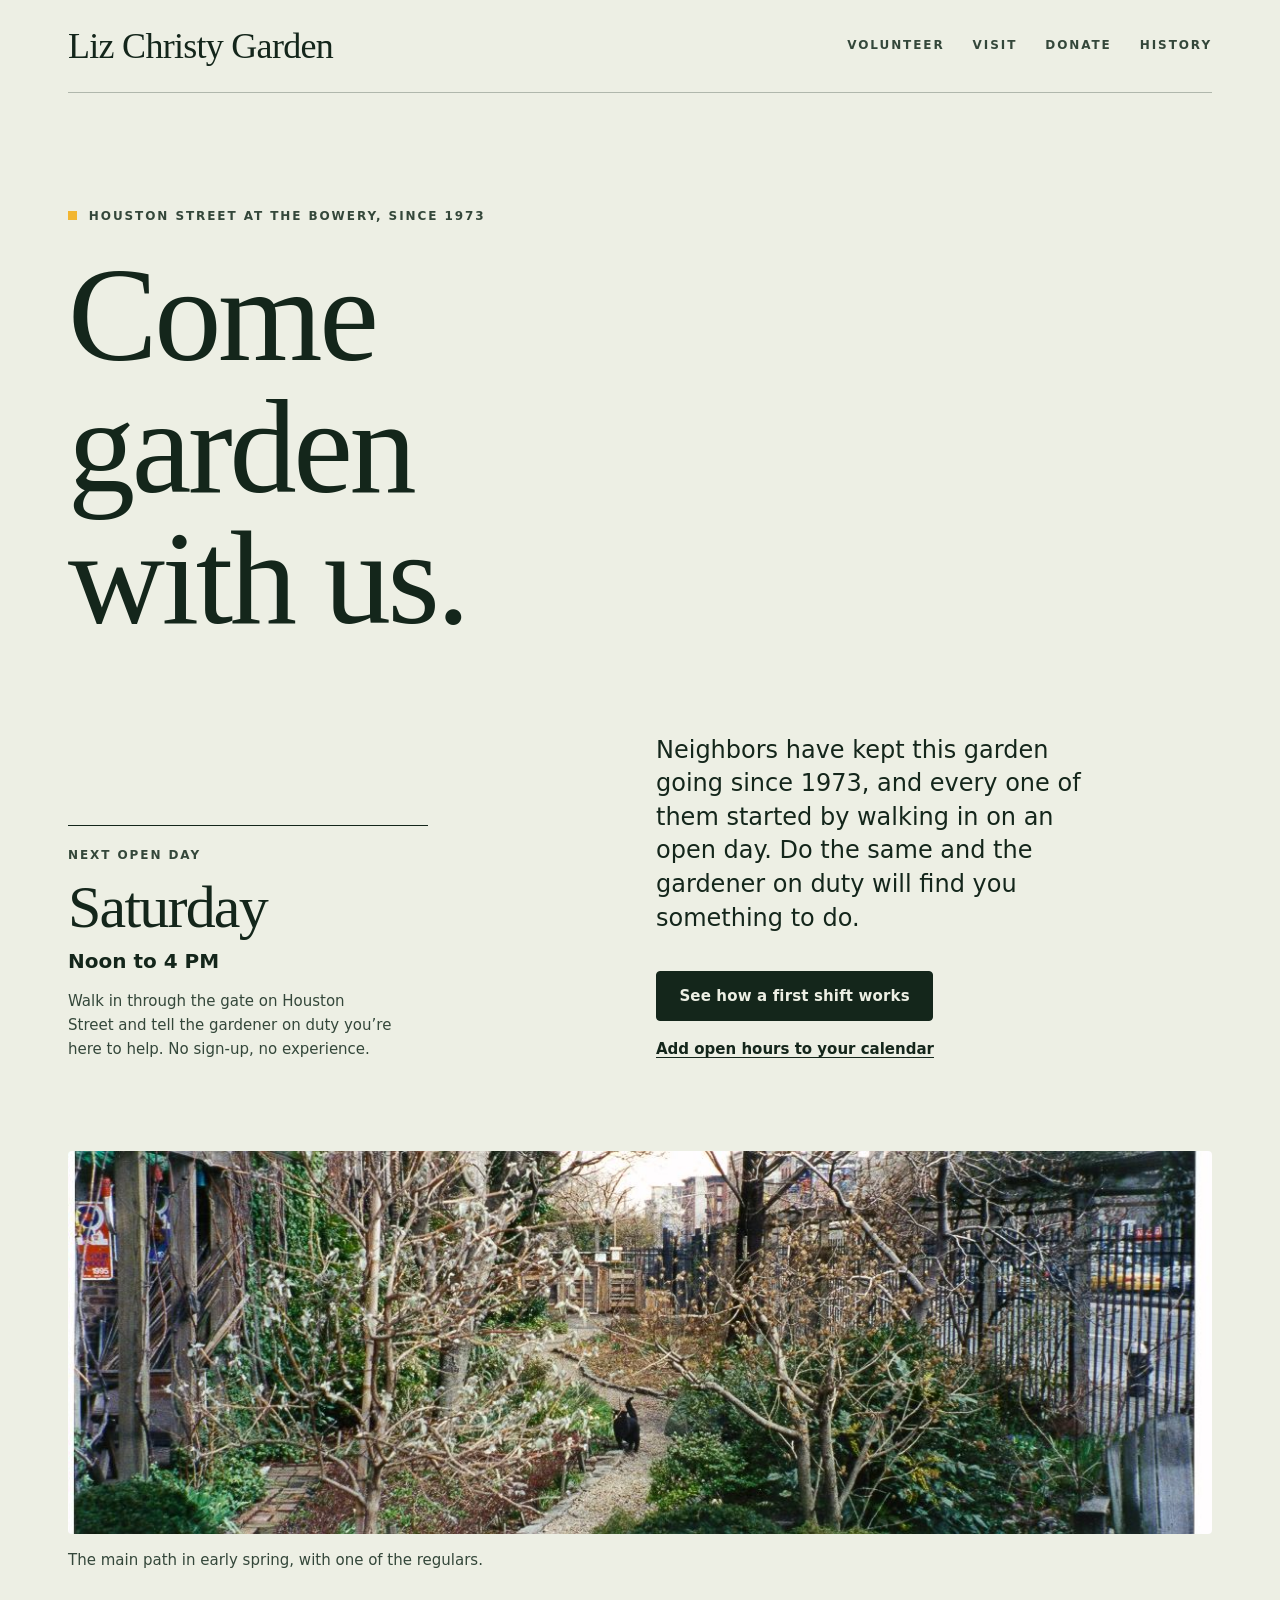
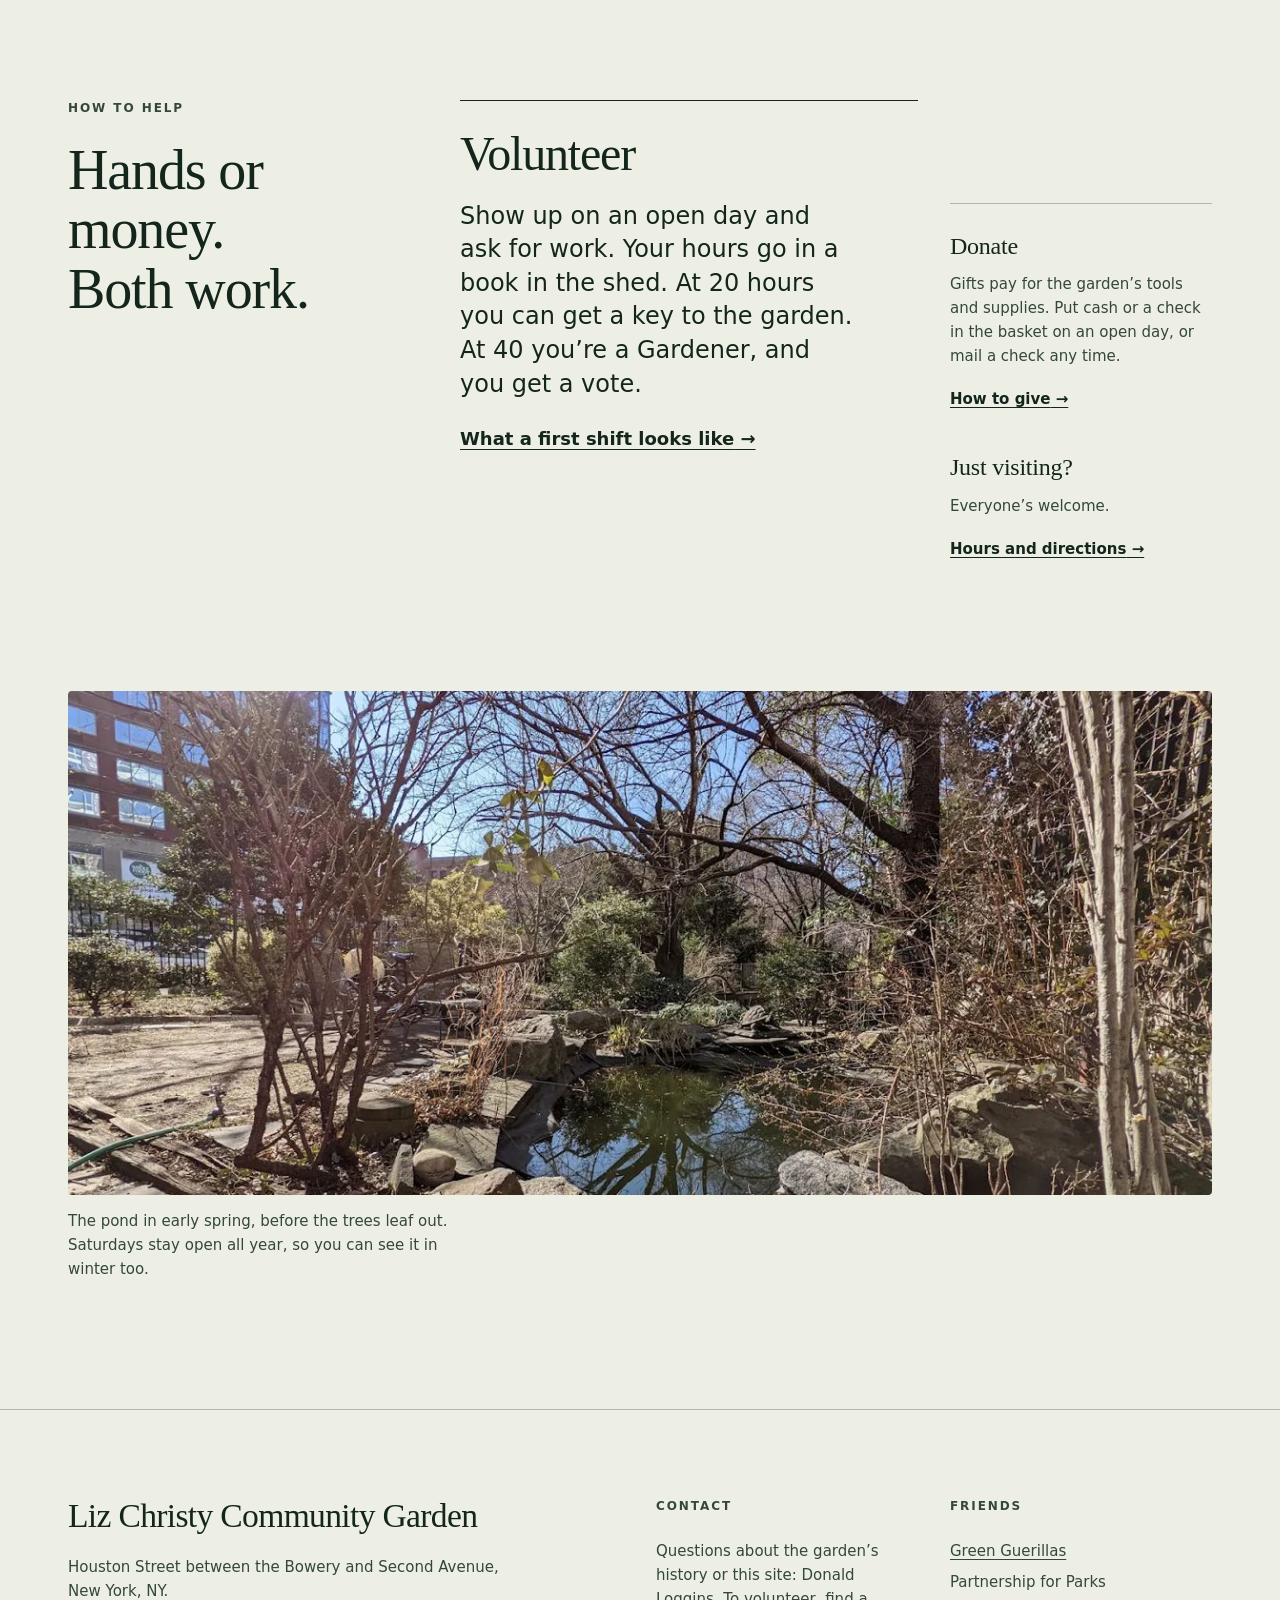
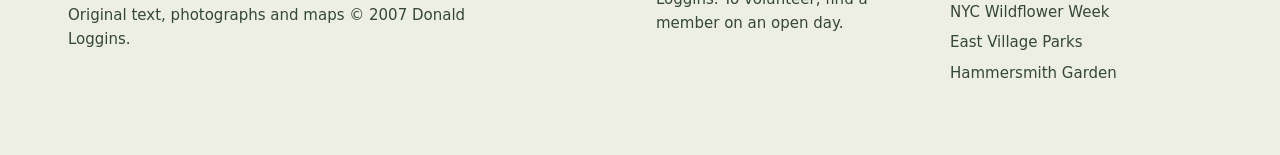
==== commit fd34b18d: "Rewrite copy and design around easy first-time volunteering Warmer, shorter copy that opens with wha" ====
--- a/index.html
+++ b/index.html
@@ -3,14 +3,14 @@
 <head>
 <meta charset="utf-8">
 <meta name="viewport" content="width=device-width, initial-scale=1, viewport-fit=cover">
-<title>Liz Christy Garden · Volunteer and help grow NYC’s first community garden</title>
-<meta name="description" content="Gardeners and neighbors have tended New York City’s first community garden since 1973. Volunteer during open hours, no experience needed, or donate to keep it growing.">
+<title>Liz Christy Garden · Come garden with us</title>
+<meta name="description" content="Neighbors have run this Houston Street garden since 1973. Walk in on a Saturday, noon to 4 PM, and the gardener on duty will find you something to do.">
 <!-- Social sharing. If your Vercel address is not liz-christy-garden.vercel.app,
      replace that address in the four lines below that contain it. -->
 <meta property="og:type" content="website">
 <meta property="og:site_name" content="Liz Christy Community Garden">
-<meta property="og:title" content="Liz Christy Garden: New York City’s first community garden">
-<meta property="og:description" content="Planted on a rubble lot in 1973. Open Saturdays noon to 4 PM all year. Come visit, volunteer, or help it flourish.">
+<meta property="og:title" content="Liz Christy Garden: come garden with us">
+<meta property="og:description" content="Open Saturdays, noon to 4 PM, all year. Walk in, say you’d like to help, and get to work.">
 <link rel="canonical" href="https://liz-christy-garden.vercel.app/">
 <meta property="og:url" content="https://liz-christy-garden.vercel.app/">
 <meta property="og:image" content="https://liz-christy-garden.vercel.app/share.png">
@@ -18,140 +18,95 @@
 <meta property="og:image:height" content="630">
 <meta property="og:image:alt" content="Liz Christy Garden, New York City’s first community garden, since 1973 at Bowery and Houston">
 <meta name="twitter:card" content="summary_large_image">
-<meta name="twitter:title" content="Liz Christy Garden: New York City’s first community garden">
-<meta name="twitter:description" content="Planted on a rubble lot in 1973. Open Saturdays noon to 4 PM all year. Come visit, volunteer, or help it flourish.">
+<meta name="twitter:title" content="Liz Christy Garden: come garden with us">
+<meta name="twitter:description" content="Open Saturdays, noon to 4 PM, all year. Walk in, say you’d like to help, and get to work.">
 <meta name="twitter:image" content="https://liz-christy-garden.vercel.app/share.png">
 <meta name="twitter:image:alt" content="Liz Christy Garden, New York City’s first community garden, since 1973 at Bowery and Houston">
-<!-- ANALYTICS FOR THE LIVE SITE (free, cookie-free): sign up at goatcounter.com, replace YOURCODE,
-     and remove the comment markers around the line below. Button clicks and sign-ups are already
-     tagged with data-track and will be reported as events.
+<!-- ANALYTICS (free, cookie-free): sign up at goatcounter.com, replace YOURCODE,
+     and remove the comment markers around the line below. Buttons marked data-track report as events.
 <script data-goatcounter="https://YOURCODE.goatcounter.com/count" async src="https://gc.zgo.at/count.js"></script>
 -->
+<link rel="preload" href="fonts/young-serif.woff2" as="font" type="font/woff2" crossorigin>
+<link rel="preload" href="fonts/karla.woff2" as="font" type="font/woff2" crossorigin>
 <link rel="stylesheet" href="css/styles.css">
 </head>
-<body><div class="wrap">
+<body>
+<a class="skip" href="#main">Skip to content</a>
+<div class="wrap">
   <nav aria-label="Main">
     <a class="wordmark" href="#/">Liz Christy Garden</a>
     <ul>
-      <li><a href="#/" data-nav="home">Home</a></li>
       <li><a href="#/volunteer" data-nav="volunteer">Volunteer</a></li>
+      <li><a href="#/visit" data-nav="visit">Visit</a></li>
       <li><a href="#/donate" data-nav="donate">Donate</a></li>
-      <li><a href="#/visit" data-nav="visit">Visit</a></li>
       <li><a href="#/history" data-nav="history">History</a></li>
     </ul>
   </nav>
 </div>
 
 <main id="main">
-<div class="view" data-page="home" data-title="Liz Christy Garden · Volunteer and help grow NYC’s first community garden">
-<header class="hero" id="top">
-  <div class="wrap">
-    <span class="label">New York City’s first community garden, since 1973</span>
-    <h1 tabindex="-1">Come garden with us.</h1>
-    <div class="grid hero-foot">
-      <div class="lease shift">
-        <span class="shift-label">Your first shift</span>
-        <div class="num" data-next-day>Saturday</div>
-        <p class="shift-time" data-next-time>Noon to 4 PM</p>
-        <p>At the gate on Houston Street, between the Bowery and Second Avenue. No sign-up or experience needed.</p>
-      </div>
-      <div class="lede-col">
-        <p class="lede">Volunteers have planted and tended this corner of Bowery and Houston since 1973. Seasoned gardener or first-time digger, there’s work here for your hands, and a way to help if you can’t come in person.</p>
-        <div class="actions">
-          <a class="btn btn-solid" href="#/volunteer" data-track="hero-volunteer">Start volunteering</a>
-          <a class="btn" href="#/donate" data-track="hero-donate">Donate</a>
-          <a class="btn" href="#home-signup" data-track="hero-news">Get garden news</a>
-        </div>
-      </div>
-    </div>
-    <figure class="photo photo-hero">
-      <img src="images/p0.jpg" width="1171" height="392" alt="A gravel path winds through the garden in early spring, past pussy willows and evergreen shrubs, with a black cat on the path and the Houston Street fence beyond.">
-      <figcaption>The main path in early spring, with one of the garden’s regular visitors.</figcaption>
-    </figure>
-  </div>
-</header>
-  <section class="ways" aria-labelledby="ways-h">
-    <div class="wrap grid">
-      <div class="ways-head">
-        <span class="label">Ways to help</span>
-        <h2 id="ways-h">Pick how you’d like to pitch in.</h2>
-        <p>The garden has always run on the people who show up for it. Here’s where you fit.</p>
-      </div>
-      <ol class="help-paths">
-        <li>
-          <h3>Garden with us</h3>
-          <p>Come during open hours and the gardener on duty will put you to work. After 20 hours you’re eligible for your own key; after 40, you’re a Gardener with a vote.</p>
-          <a href="#/volunteer" data-track="ways-volunteer">How to start volunteering</a>
-        </li>
-        <li>
-          <h3>Bring your know-how</h3>
-          <p>Members design and tend their own areas of the garden and share the general upkeep. Experienced gardeners are welcome to pass on what they know; beginners learn alongside them.</p>
-          <a href="#/volunteer" data-track="ways-knowhow">Become a member</a>
-        </li>
-        <li>
-          <h3>Fund the tools and soil</h3>
-          <p>Gifts pay for the tools and supplies the garden runs on. Give by check in the mail, or at the collection basket during open hours.</p>
-          <a href="#/donate" data-track="ways-donate">How to donate</a>
-        </li>
-        <li>
-          <h3>Spread the word</h3>
-          <p>Tell your friends about the garden and bring them by on an open day.</p>
-          <a href="#/visit" data-track="ways-visit">Open hours and directions</a>
-        </li>
-      </ol>
-    </div>
-  </section>
-  <section class="home-signup" id="home-signup" aria-labelledby="hs-h">
-    <div class="wrap grid">
-      <div class="hs-text">
-        <span class="label">Stay in touch</span>
-        <h2 id="hs-h">Can’t come in yet?</h2>
-        <p>Leave your email and the gardeners will let you know about open days, plant giveaways, and when an extra pair of hands is most needed.</p>
-      </div>
-      <div class="hs-form">
-        <form class="quick-signup" data-interest="news" novalidate>
-          <label for="hs-email">Email address</label>
-          <div class="qs-row">
-            <input id="hs-email" name="email" type="email" autocomplete="email" required>
-            <button type="submit" class="btn btn-solid" data-track="home-signup">Sign me up</button>
+
+<!-- HOME -->
+<div class="view" data-page="home" data-title="Liz Christy Garden · Come garden with us">
+  <header class="hero">
+    <div class="wrap">
+      <span class="label">Houston Street at the Bowery, since 1973</span>
+      <h1 tabindex="-1">Come garden with us.</h1>
+      <div class="grid hero-foot">
+        <div class="shift">
+          <span class="shift-label">Next open day</span>
+          <div class="num" data-next-day>Saturday</div>
+          <p class="shift-time" data-next-time>Noon to 4 PM</p>
+          <p>Walk in through the gate on Houston Street and tell the gardener on duty you’re here to help. No sign-up, no experience.</p>
+        </div>
+        <div class="lede-col">
+          <p class="lede">Neighbors have kept this garden going since 1973, and every one of them started by walking in on an open day. Do the same and the gardener on duty will find you something to do.</p>
+          <div class="actions">
+            <a class="btn btn-solid" href="#/volunteer" data-track="hero-volunteer">See how a first shift works</a>
+            <a class="textlink" href="open-hours.ics" download data-track="hero-calendar">Add open hours to your calendar</a>
           </div>
-          <p class="form-msg" role="status" aria-live="polite"></p>
-        </form>
-      </div>
-    </div>
-  </section>
-  <section class="impact" aria-labelledby="impact-h">
-    <div class="wrap">
-      <h2 id="impact-h" class="label">Built by volunteers</h2>
-      <dl class="stats">
-        <div><dt>1st</dt><dd>community garden in New York City</dd></div>
-        <div><dt id="years">53</dt><dd>years of volunteer gardening on this corner, since 1973</dd></div>
-        <div><dt>60</dt><dd>raised beds planted by volunteers in the first season, 1974</dd></div>
-        <div><dt>2002</dt><dd>year its preservation was written into a City and State agreement</dd></div>
-      </dl>
-    </div>
-  </section>
+        </div>
+      </div>
+      <figure class="photo photo-hero">
+        <img src="images/p0.jpg" width="1171" height="392" alt="A gravel path winds through the garden in early spring, past pussy willows and evergreen shrubs, with a black cat on the path and the Houston Street fence beyond.">
+        <figcaption>The main path in early spring, with one of the regulars.</figcaption>
+      </figure>
+    </div>
+  </header>
+
+  <section class="help" aria-labelledby="help-h">
+    <div class="wrap grid">
+      <div class="help-head">
+        <span class="label">How to help</span>
+        <h2 id="help-h">Hands or money. Both work.</h2>
+      </div>
+      <div class="help-main">
+        <h3>Volunteer</h3>
+        <p>Show up on an open day and ask for work. Your hours go in a book in the shed. At 20 hours you can get a key to the garden. At 40 you’re a Gardener, and you get a vote.</p>
+        <a class="arrow" href="#/volunteer" data-track="help-volunteer">What a first shift looks like</a>
+      </div>
+      <div class="help-side">
+        <h3>Donate</h3>
+        <p>Gifts pay for the garden’s tools and supplies. Put cash or a check in the basket on an open day, or mail a check any time.</p>
+        <a class="arrow" href="#/donate" data-track="help-donate">How to give</a>
+        <h3>Just visiting?</h3>
+        <p>Everyone’s welcome.</p>
+        <a class="arrow" href="#/visit" data-track="help-visit">Hours and directions</a>
+      </div>
+    </div>
+  </section>
+
   <section class="photo-band">
-    <div class="wrap"><figure class="photo"><img src="images/p9.jpg" width="1200" height="529" loading="lazy" alt="The garden pond in early spring under bare trees and a bright blue sky, ringed with large stones, with apartment buildings beyond the fence."><figcaption>The pond in early spring, before the trees leaf out. Saturdays are open all year.</figcaption></figure></div>
-  </section>
-  <section class="explore" aria-labelledby="explore-h">
-    <div class="wrap">
-      <h2 id="explore-h" class="label">Find your way in</h2>
-      <ul class="explore-list">
-        <li><a href="#/volunteer"><span class="ex-t">Volunteer</span><span class="ex-d">No sign-up needed. Come during open hours and ask the gardener on duty.</span><span class="ex-a" aria-hidden="true">→</span></a></li>
-        <li><a href="#/donate"><span class="ex-t">Donate</span><span class="ex-d">Give by check in the mail or at the garden’s collection basket.</span><span class="ex-a" aria-hidden="true">→</span></a></li>
-        <li><a href="#/visit"><span class="ex-t">Visit</span><span class="ex-d">Open hours, where to find us, and what you’ll see on a walk through.</span><span class="ex-a" aria-hidden="true">→</span></a></li>
-        <li><a href="#/history"><span class="ex-t">History</span><span class="ex-d">From Peter Stuyvesant’s farm to a $1 lease and a protected garden.</span><span class="ex-a" aria-hidden="true">→</span></a></li>
-      </ul>
-    </div>
-  </section>
-</div>
-
+    <div class="wrap"><figure class="photo"><img src="images/p9.jpg" width="1200" height="529" loading="lazy" alt="The garden pond in early spring under bare trees and a bright blue sky, ringed with large stones, with apartment buildings beyond the fence."><figcaption>The pond in early spring, before the trees leaf out. Saturdays stay open all year, so you can see it in winter too.</figcaption></figure></div>
+  </section>
+</div>
+
+<!-- VISIT -->
 <div class="view" data-page="visit" data-title="Visit · Liz Christy Garden" hidden>
   <header class="page-head">
     <div class="wrap grid">
       <div class="ph-title"><span class="label">Visit</span><h1 tabindex="-1">Come and visit.</h1></div>
-      <p class="ph-lede">Open to everyone, on Houston Street between the Bowery and Second Avenue. Want to help while you’re here? Ask the gardener on duty.</p>
+      <p class="ph-lede">The garden is open to everyone. Want to pitch in while you’re here? Ask the gardener on duty.</p>
     </div>
   </header>
   <section id="visit" aria-labelledby="visit-h">
@@ -160,6 +115,7 @@
         <span class="label">Open hours</span>
         <h2 id="visit-h">When we’re open.</h2>
         <div class="status" id="status" role="status"><i aria-hidden="true"></i><span id="status-text">Checking today’s hours</span></div>
+        <p><a class="textlink" href="open-hours.ics" download data-track="visit-calendar">Add open hours to your calendar</a></p>
       </div>
       <div class="visit-body">
         <table>
@@ -174,40 +130,40 @@
           <div class="map" aria-hidden="true"><div class="lot"></div><b class="h">Houston</b><b class="v">Bowery</b></div>
           <div>
             <h3>Northeast corner of Bowery and Houston</h3>
-            <p style="color:var(--text-soft);margin-top:.5rem">Enter on Houston Street, between the Bowery and Second Avenue, Manhattan. Saturdays stay open all winter.</p>
+            <p class="soft">The gate is on Houston Street, between the Bowery and Second Avenue, in Manhattan.</p>
           </div>
         </div>
       </div>
       <figure class="photo photo-wide">
         <img src="images/p1.jpg" width="1150" height="388" loading="lazy" alt="Planted beds and a curving gravel path under a large bare-branched tree, with the iron fence and Houston Street traffic visible through the trees.">
-        <figcaption>Looking out toward Houston Street. The garden sits right on the corner, behind the iron fence.</figcaption>
+        <figcaption>Looking toward Houston Street. The garden sits right on the corner, behind the iron fence.</figcaption>
       </figure>
     </div>
   </section>
   <section id="today" aria-labelledby="today-h">
     <div class="wrap grid">
       <div class="today-head">
-        <span class="label">The garden today</span>
+        <span class="label">What’s growing</span>
         <h2 id="today-h">A walk through.</h2>
-        <p style="color:var(--text-soft);margin-top:2rem;max-width:34ch">Each area is designed and tended by a member. General maintenance is shared by everyone.</p>
+        <p class="soft">Members design and tend their own areas. Everyone shares the general upkeep.</p>
       </div>
       <dl class="today-list">
         <div class="feature">
           <dt>The pond</dt>
-          <dd>Two and a half feet deep, home year round to fish and red-eared slider turtles.</dd>
+          <dd>Two and a half feet deep, with fish and red-eared slider turtles living in it year round.</dd>
           <dd class="pond-photo"><div class="photo-pair">
-            <figure class="photo"><img src="images/p2.jpg" width="800" height="600" loading="lazy" alt="Red-eared slider turtles basking on stones at the edge of the garden pond, surrounded by tall leafy water plants, grasses, and a wooden bench."><figcaption>Red-eared sliders sunning on the pond’s edge.</figcaption></figure>
-            <figure class="photo"><img src="images/p5.jpg" width="765" height="1020" loading="lazy" alt="Orange, red, and pale gold fish gathered near a flat stone at the edge of the dark pond, with water plants overhead."><figcaption>The pond’s fish, gathering at the edge.</figcaption></figure>
+            <figure class="photo"><img src="images/p2.jpg" width="800" height="600" loading="lazy" alt="Red-eared slider turtles basking on stones at the edge of the garden pond, surrounded by tall leafy water plants, grasses, and a wooden bench."><figcaption>Red-eared sliders sunning on the edge.</figcaption></figure>
+            <figure class="photo"><img src="images/p5.jpg" width="765" height="1020" loading="lazy" alt="Orange, red, and pale gold fish gathered near a flat stone at the edge of the dark pond, with water plants overhead."><figcaption>The fish, gathering at the edge.</figcaption></figure>
           </div></dd>
         </div>
         <div><dt>Wildflower habitat</dt><dd>A patch kept for native and wild plants.</dd></div>
-        <div><dt>Grape arbor</dt><dd>Shade overhead and grapes in season.</dd></div>
-        <div><dt>Weeping birch grove</dt><dd>A quiet stand of trees to sit beneath.</dd></div>
+        <div><dt>Grape arbor</dt><dd>Shade overhead, grapes in season.</dd></div>
+        <div><dt>Weeping birch grove</dt><dd>A quiet stand of trees to sit under.</dd></div>
         <div><dt>Dawn redwood</dt><dd>An ancient tree species, growing on Houston Street.</dd></div>
-        <div><dt>Fruit trees and berries</dt><dd>Planted among the members’ plots.</dd></div>
-        <div><dt>Vegetables and herbs</dt><dd>Descendants of the sixty raised beds of 1974.</dd></div>
-        <div><dt>Flowering perennials</dt><dd>Hundreds of varieties, through every season.</dd></div>
-        <div><dt>Wooden furniture</dt><dd>Benches for reading, resting, and bird watching.</dd></div>
+        <div><dt>Fruit trees and berries</dt><dd>Tucked in among the members’ plots.</dd></div>
+        <div><dt>Vegetables and herbs</dt><dd>Descendants of the sixty raised beds from 1974.</dd></div>
+        <div><dt>Perennials</dt><dd>Hundreds of varieties, so something is always in bloom.</dd></div>
+        <div><dt>Benches</dt><dd>Wooden ones, for reading, resting, and bird watching.</dd></div>
       </dl>
     </div>
   </section>
@@ -217,49 +173,49 @@
         <span class="label">Around the garden</span>
         <h2 id="essay-h">Places to pause.</h2>
       </div>
-      <figure class="photo essay-a"><img src="images/p3.jpg" width="540" height="720" loading="lazy" alt="A wooden arbor bench with a lattice back, nearly covered in trailing vines, set among leafy shrubs and dappled sunlight."><figcaption>A vine-covered arbor bench, one of the garden’s quiet places to sit.</figcaption></figure>
-    </div>
-  </section>
-  <section id="rules" style="padding-top:0" aria-labelledby="rules-h">
+      <figure class="photo essay-a"><img src="images/p3.jpg" width="540" height="720" loading="lazy" alt="A wooden arbor bench with a lattice back, nearly covered in trailing vines, set among leafy shrubs and dappled sunlight."><figcaption>A vine-covered arbor bench.</figcaption></figure>
+    </div>
+  </section>
+  <section id="rules" aria-labelledby="rules-h">
     <div class="wrap grid">
       <div class="rules-head">
-        <span class="label">While you’re here</span>
-        <h2 id="rules-h">Enjoy the garden.</h2>
-        <p>Sunbathe, read, bird watch, stroll, relax, listen, and smell. A few requests keep it lovely for everyone.</p>
+        <span class="label">House rules</span>
+        <h2 id="rules-h">The short version.</h2>
+        <p>Sunbathe, read, watch birds, wander. These keep it nice for everyone else doing the same.</p>
       </div>
       <dl class="rules">
-        <div><dt>Leave the flowers</dt><dd>Please don’t pick or cut flowers or plants. If one catches your eye, ask a gardener its name and look for it at a Greenmarket.</dd></div>
+        <div><dt>Leave the flowers</dt><dd>Please don’t pick or cut anything. If a plant catches your eye, ask a gardener its name and look for it at a Greenmarket.</dd></div>
         <div><dt>Stay on the paths</dt><dd>Don’t step into a plot without its gardener’s permission. Dogs stay on the paths too.</dd></div>
-        <div><dt>Children are welcome</dt><dd>Kids can visit with their parents and learn to garden. Running and wild play aren’t allowed.</dd></div>
-        <div><dt>Let the pond be</dt><dd>Please don’t add fish or turtles. The pond can only safely support its current population.</dd></div>
-        <div><dt>Handheld cameras only</dt><dd>Tripods and other equipment block the paths, so they aren’t permitted.</dd></div>
-        <div><dt>Ask us anything</dt><dd>Gardeners are glad to talk about plants, and to hear what you know.</dd></div>
+        <div><dt>Kids are welcome</dt><dd>They can visit with a parent and learn to garden. Running and wild play aren’t allowed.</dd></div>
+        <div><dt>Let the pond be</dt><dd>Please don’t add fish or turtles. The pond can only safely support the ones it has.</dd></div>
+        <div><dt>Handheld cameras only</dt><dd>Tripods and other gear block the paths.</dd></div>
       </dl>
     </div>
   </section>
 </div>
 
+<!-- HISTORY -->
 <div class="view" data-page="history" data-title="History · Liz Christy Garden" hidden>
   <header class="page-head">
     <div class="wrap grid">
       <div class="ph-title"><span class="label">History</span><h1 tabindex="-1">Fifty years on one corner.</h1></div>
-      <p class="ph-lede">How a rubble-strewn lot became New York City’s first community garden.</p>
+      <p class="ph-lede">A rubble-strewn lot became New York City’s first community garden. Here’s how.</p>
     </div>
   </header>
   <section id="history" class="dark" aria-labelledby="hist-h">
     <div class="wrap grid">
       <div class="hist-head">
-        <span class="label">History</span>
+        <span class="label">Timeline</span>
         <h2 id="hist-h">From Stuyvesant’s farm to a protected garden.</h2>
       </div>
       <p class="hist-intro">By the 1970s this corner was a vacant lot in a neighborhood of abandoned buildings. A local resident named Liz Christy saw a garden in it.</p>
       <ol class="timeline">
         <li><div class="yr">1600s</div><div class="ev"><h3>A Dutch bouwerie</h3><p>The corner of Bouwerie and North Street was the southern tip of a farm owned by Peter Stuyvesant, the last Dutch Governor of New Amsterdam. Bouwerie is Dutch for farm.</p></div></li>
-        <li class="key"><div class="yr">1973</div><div class="ev"><h3>The Green Guerillas move in</h3><p>Liz Christy and a group of gardening activists were planting window boxes, tree pits, and vacant lots with seed bombs. In December they went to the City for official use of the lot. Volunteers hauled out garbage and rubble, spread donated topsoil, put up a fence, and started planting.</p></div></li>
-        <li class="key"><div class="yr">1974</div><div class="ev"><h3>The $1 lease</h3><p>On April 23, the City’s office of Housing Preservation and Development approved the lot for rent. Sixty raised beds were planted with vegetables, followed by trees and herbaceous borders.</p><figure class="photo archive"><img src="images/p10.jpg" width="288" height="227" loading="lazy" alt="Black-and-white photograph of a woman and a young boy reading a sign on a chain-link fence that says Bowery-Houston Community Farm and Garden, 1974."><figcaption>The garden’s first sign, 1974, when it was still the Bowery-Houston Community Farm and Garden.</figcaption></figure></div></li>
+        <li class="key"><div class="yr">1973</div><div class="ev"><h3>The Green Guerillas move in</h3><p>Liz Christy and a group of gardening activists were already planting window boxes, tree pits, and vacant lots with seed bombs. In December they asked the City for official use of the lot. Volunteers hauled out garbage and rubble, spread donated topsoil, put up a fence, and started planting.</p></div></li>
+        <li class="key"><div class="yr">1974</div><div class="ev"><h3>The $1 lease</h3><p>On April 23, the City’s office of Housing Preservation and Development approved the lot for rent. Sixty raised beds went in with vegetables, then trees and herbaceous borders.</p><figure class="photo archive"><img src="images/p10.jpg" width="288" height="227" loading="lazy" alt="Black-and-white photograph of a woman and a young boy reading a sign on a chain-link fence that says Bowery-Houston Community Farm and Garden, 1974."><figcaption>The first sign, 1974, when it was still the Bowery-Houston Community Farm and Garden.</figcaption></figure></div></li>
         <li><div class="yr">1975</div><div class="ev"><h3>A model for the city</h3><p>In its second year the garden won its first Mollie Parnis Dress Up Your Neighborhood Award. People from all five boroughs asked how to start their own. The Green Guerillas ran workshops, tested plants in hostile conditions, and gave plants away to new gardens across the City.</p></div></li>
         <li><div class="yr">1986</div><div class="ev"><h3>Named for its founder</h3><p>The garden was dedicated as Liz Christy’s Bowery-Houston Garden, in her memory.</p></div></li>
-        <li><div class="yr">1990</div><div class="ev"><h3>A pledge to keep it whole</h3><p>After years of uncertainty and a groundswell of support, the Cooper Square Committee pledged to preserve the entire garden in its renovation plans for the neighborhood.</p></div></li>
+        <li><div class="yr">1990</div><div class="ev"><h3>A pledge to keep it whole</h3><p>After years of uncertainty and a wave of public support, the Cooper Square Committee pledged to preserve the entire garden in its renovation plans for the neighborhood.</p></div></li>
         <li><div class="yr">2002</div><div class="ev"><h3>Protected</h3><p>An agreement between the City of New York and the New York State Attorney General calls for the preservation of the Liz Christy Garden.</p></div></li>
       </ol>
     </div>
@@ -268,93 +224,75 @@
     <div class="wrap grid">
       <div class="band-text"><span class="label">The neighborhood today</span><h2 id="hood-h">Still full of color.</h2>
         <p>The blocks around Bowery and Houston that were in decline in the 1970s are lively again, painted walls and all.</p></div>
-      <figure class="photo band-photo"><img src="images/p6.jpg" width="1200" height="900" loading="lazy" alt="Large painted murals and colorful graffiti lettering on brick walls and wooden boards along a city sidewalk."><figcaption>Street art in the surrounding neighborhood.</figcaption></figure>
+      <figure class="photo band-photo"><img src="images/p6.jpg" width="1200" height="900" loading="lazy" alt="Large painted murals and colorful graffiti lettering on brick walls and wooden boards along a city sidewalk."><figcaption>Street art a few steps from the gate.</figcaption></figure>
     </div>
   </section>
   <section class="history-cta" aria-labelledby="hcta-h">
     <div class="wrap grid">
-      <div class="hcta-text"><span class="label">The next chapter</span>
-        <h2 id="hcta-h">Volunteers built this garden. They still do.</h2></div>
+      <div class="hcta-text"><h2 id="hcta-h">Volunteers built this garden. They still run it.</h2></div>
       <div class="hcta-actions">
-        <p>Liz Christy started with a rubble-strewn lot and a group of neighbors. The garden still grows the same way, one volunteer at a time.</p>
-        <div class="actions"><a class="btn btn-solid" href="#/volunteer" data-track="history-volunteer">Start volunteering</a><a class="btn" href="#/donate" data-track="history-donate">Donate</a></div>
-      </div>
-    </div>
-  </section>
-</div>
-
+        <p>It started with a lot full of rubble and some neighbors with shovels. The method hasn’t changed.</p>
+        <div class="actions"><a class="btn btn-solid" href="#/volunteer" data-track="history-volunteer">Come help</a></div>
+      </div>
+    </div>
+  </section>
+</div>
+
+<!-- VOLUNTEER -->
 <div class="view" data-page="volunteer" data-title="Volunteer · Liz Christy Garden" hidden>
   <header class="page-head">
     <div class="wrap grid">
       <div class="ph-title"><span class="label">Volunteer</span><h1 tabindex="-1">Grow with us.</h1></div>
-      <p class="ph-lede">Every member of the garden started as a volunteer. Whether you’ve gardened for decades or never planted a seed, just come during open hours.</p>
+      <p class="ph-lede">Come on an open day and say you’d like to help. That’s the whole sign-up.</p>
     </div>
   </header>
   <section class="first-visit" aria-labelledby="fv-h">
     <div class="wrap grid">
       <div class="fv-head">
-        <span class="label">Your first time</span>
-        <h2 id="fv-h">How to start volunteering.</h2>
+        <span class="label">Your first shift</span>
+        <h2 id="fv-h">What to do on the day.</h2>
         <p class="next-open" data-next-open></p>
+        <p><a class="btn btn-solid" href="open-hours.ics" download data-track="volunteer-calendar">Add open hours to your calendar</a></p>
       </div>
       <dl class="fv-list">
-        <div><dt>When</dt><dd>During open hours: Saturdays, noon to 4 PM, all year. From May through September, also Sundays noon to 4 PM and Tuesday and Thursday from 6 PM to dusk.</dd></div>
-        <div><dt>Where</dt><dd>The garden gate on Houston Street, between the Bowery and Second Avenue.</dd></div>
-        <div><dt>What to do</dt><dd>Introduce yourself to the gardener on duty and say you’d like to volunteer. They’ll find you something to do and log your hours.</dd></div>
+        <div><dt>When</dt><dd>Saturdays, noon to 4 PM, all year. From May through September there are also Sundays, noon to 4 PM, and Tuesdays and Thursdays from 6 PM to dusk.</dd></div>
+        <div><dt>Where</dt><dd>The gate on Houston Street, between the Bowery and Second Avenue.</dd></div>
+        <div><dt>Wear</dt><dd>Shoes and clothes that can get dirty.</dd></div>
+        <div><dt>Then</dt><dd>Find the gardener on duty and say you’d like to volunteer. They’ll give you a job and write down your hours.</dd></div>
       </dl>
     </div>
   </section>
   <section id="join" aria-labelledby="join-h">
     <div class="wrap grid">
       <div class="join-text">
-        <span class="label">After your first visit</span>
+        <span class="label">If you keep coming back</span>
         <h2 id="join-h">From volunteer to member.</h2>
-        <p style="margin-top:2rem">What matters is your desire to garden. Beginners learn alongside seasoned gardeners, and experienced hands are welcome to share what they know. Members design and tend their own areas of the garden, and everyone shares the general upkeep.</p>
+        <p>Beginners learn next to experienced gardeners, and experienced hands are welcome to teach. Members design and tend their own areas of the garden and share the general upkeep. What counts is wanting to garden.</p>
+        <p>Already volunteering? Hours go in the book in the shed. Ask the gardener on duty where you stand.</p>
       </div>
       <ol class="steps">
-        <li>Come during open hours and introduce yourself to the gardener on duty.</li>
-        <li>They’ll give you work and log your hours in the book kept in the shed.</li>
-        <li>After 20 hours, you’re eligible for a key to the garden.</li>
-        <li>After 40 hours, you’re a Gardener with voting rights.</li>
+        <li><b>First day</b>Introduce yourself to the gardener on duty and get to work.</li>
+        <li><b>Every visit</b>Your hours get logged in the book in the shed.</li>
+        <li><b>20 hours</b>You can get a key to the garden.</li>
+        <li><b>40 hours</b>You’re a Gardener, with a vote.</li>
       </ol>
-      <div class="join-cta">
-        <h3>Tell us you’d like to volunteer</h3>
-        <p class="soft-note">Leave your email and a gardener will be in touch about open days. Or just come by during open hours; no sign-up is needed to start.</p>
-        <form class="quick-signup" data-interest="volunteer" novalidate>
-          <label for="vol-email">Email address</label>
-          <div class="qs-row">
-            <input id="vol-email" name="email" type="email" autocomplete="email" required>
-            <button type="submit" class="btn btn-solid" data-track="volunteer-signup">I’m interested</button>
-          </div>
-          <p class="form-msg" role="status" aria-live="polite"></p>
-        </form>
-      </div>
-      <div class="meter">
-        <label for="hrs">Already volunteering? Track your hours.</label>
-        <input type="range" id="hrs" min="0" max="45" value="0">
-        <div class="track" aria-hidden="true">
-          <div class="fill" id="fill" style="width:0"></div>
-          <div class="tick" style="left:44.4%"><span>20 hrs</span></div>
-          <div class="tick" style="left:88.8%"><span>40 hrs</span></div>
-        </div>
-        <output id="hrs-out" for="hrs" aria-live="polite"></output>
-      </div>
     </div>
   </section>
   <section class="photo-band" aria-labelledby="grow-h">
     <div class="wrap grid">
       <div class="band-text"><span class="label">What volunteers tend</span><h2 id="grow-h">Every bloom here was planted by someone.</h2></div>
-      <figure class="photo pair-a"><img src="images/p7.jpg" width="1200" height="900" loading="lazy" alt="White roses blooming in front of a large, brightly painted mural of a fanged, three-eyed face."><figcaption>White roses in bloom against a painted wall.</figcaption></figure>
+      <figure class="photo pair-a"><img src="images/p7.jpg" width="1200" height="900" loading="lazy" alt="White roses blooming in front of a large, brightly painted mural of a fanged, three-eyed face."><figcaption>White roses against a painted wall.</figcaption></figure>
       <figure class="photo pair-b"><img src="images/p8.jpg" width="768" height="1020" loading="lazy" alt="A pale pink rose lit by low evening sun, with soft, glowing foliage behind it."><figcaption>A pale rose in the evening light.</figcaption></figure>
     </div>
   </section>
 </div>
 
+<!-- DONATE -->
 <div class="view" data-page="donate" data-title="Donate · Liz Christy Garden" hidden>
   <header class="page-head">
     <div class="wrap grid">
-      <div class="ph-title"><span class="label">Donate</span><h1 tabindex="-1">Help it flourish.</h1></div>
-      <p class="ph-lede">Gifts pay for the tools and supplies that keep the garden lush for the whole neighborhood.</p>
+      <div class="ph-title"><span class="label">Donate</span><h1 tabindex="-1">Chip in.</h1></div>
+      <p class="ph-lede">Gifts pay for the tools and supplies the garden runs on.</p>
     </div>
   </header>
   <section id="support" class="dark" aria-labelledby="sup-h">
@@ -371,11 +309,11 @@
         </li>
         <li>
           <h3>By mail, any time</h3>
-          <p>Mail a check made out to “Green Guerillas” with “Liz Christy” on the memo line. The memo line makes sure your gift goes to this garden.</p>
+          <p>Make a check out to “Green Guerillas” and write “Liz Christy” on the memo line. The memo line is what sends your gift to this garden.</p>
         </li>
       </ol>
       <div class="mail" id="donate">
-        <span class="label" style="margin:0">Mail your check to</span>
+        <span class="label">Mail your check to</span>
         <address>Green Guerillas<br>307 7th Avenue, Room 1601<br>New York, NY 10001</address>
         <p class="memo">Payable to <strong>“Green Guerillas”</strong>. Memo line: <strong>“Liz Christy”</strong>.</p>
         <div class="mail-actions">
@@ -386,64 +324,19 @@
       </div>
       <div class="support-body">
         <span class="label">Other ways to help</span>
-        <ul>
-          <li>Roll up your sleeves and <a href="#/volunteer" data-track="donate-to-volunteer">volunteer on open days</a>.</li>
-          <li>Tell your friends about the garden and bring them by.</li>
-          <li>If you own a neighborhood business, a donation goes a long way.</li>
-          <li>Most of all, stop by often and refresh your spirits.</li>
-        </ul>
+        <p>Can’t give money? <a href="#/volunteer" data-track="donate-to-volunteer">Come volunteer on an open day.</a> Tell friends about the garden and bring them along. If you run a neighborhood business, a donation goes a long way.</p>
       </div>
     </div>
   </section>
   <section class="photo-band" aria-labelledby="gift-h">
     <div class="wrap grid">
-      <figure class="photo gift-photo"><img src="images/p4.jpg" width="765" height="1020" loading="lazy" alt="A full pink rose in bloom, its petals beaded with raindrops, among glossy green leaves."><figcaption>A rose after the rain, grown with donated tools and supplies.</figcaption></figure>
-      <div class="gift-text"><span class="label">Where your gift goes</span><h2 id="gift-h">Tools, soil, and seeds.</h2>
-        <p>Donations to the collection basket and by mail pay for the tools and supplies that keep the garden a lush oasis for the neighborhood.</p></div>
-    </div>
-  </section>
-</div>
-
-  <section id="signup" aria-labelledby="signup-h">
-    <div class="wrap grid">
-      <div class="signup-head">
-        <span class="label">Stay in touch</span>
-        <h2 id="signup-h">Not ready to dig in yet?</h2>
-        <p>Leave your email and the gardeners can let you know about open days, plant giveaways, and ways to help when you’re ready.</p>
-      </div>
-      <form class="signup" id="signup-form" novalidate>
-        <div class="field">
-          <label for="su-email">Email <span aria-hidden="true">(required)</span></label>
-          <input id="su-email" name="email" type="email" autocomplete="email" required>
-        </div>
-        <div class="field">
-          <label for="su-name">First name</label>
-          <input id="su-name" name="name" type="text" autocomplete="given-name">
-        </div>
-        <fieldset class="field">
-          <legend>I’m interested in</legend>
-          <label class="check"><input type="checkbox" name="interest" value="news" checked> Garden news and open days</label>
-          <label class="check"><input type="checkbox" name="interest" value="volunteer"> Volunteering</label>
-          <label class="check"><input type="checkbox" name="interest" value="give"> Ways to give</label>
-        </fieldset>
-        <div class="field">
-          <label for="su-source">How did you hear about the garden?</label>
-          <select id="su-source" name="source">
-            <option value="">Choose one</option>
-            <option value="walked-by">Walked by</option>
-            <option value="instagram">Instagram</option>
-            <option value="facebook">Facebook</option>
-            <option value="friend">A friend</option>
-            <option value="search">Web search</option>
-            <option value="other">Other</option>
-          </select>
-        </div>
-        <button type="submit" class="btn btn-solid" id="su-submit" data-track="donate-page-signup">Sign me up</button>
-        <p class="form-msg" id="su-msg" role="status" aria-live="polite"></p>
-        <p class="fine">We’ll only use your email for garden updates. Ask any gardener to be removed.</p>
-      </form>
-    </div>
-  </section>
+      <figure class="photo gift-photo"><img src="images/p4.jpg" width="765" height="1020" loading="lazy" alt="A full pink rose in bloom, its petals beaded with raindrops, among glossy green leaves."><figcaption>A rose after the rain.</figcaption></figure>
+      <div class="gift-text"><span class="label">Where your gift goes</span><h2 id="gift-h">Tools and supplies.</h2>
+        <p>Money from the basket and the mail pays for the tools and supplies that keep the garden going.</p></div>
+    </div>
+  </section>
+</div>
+
 </main>
 
 <footer>
@@ -454,16 +347,9 @@
     </div>
     <div class="col-b">
       <span class="label">Contact</span>
-      <p>For questions about the garden’s history or this site, contact Donald Loggins. To volunteer, talk to any member during open hours.</p>
+      <p>Questions about the garden’s history or this site: Donald Loggins. To volunteer, find a member on an open day.</p>
     </div>
     <div class="col-c">
-      <span class="label">Pages</span>
-      <ul style="margin-bottom:2rem">
-        <li><a href="#/visit">Visit</a></li>
-        <li><a href="#/history">History</a></li>
-        <li><a href="#/volunteer">Volunteer</a></li>
-        <li><a href="#/donate">Donate</a></li>
-      </ul>
       <span class="label">Friends</span>
       <ul>
         <li><a href="https://www.greenguerillas.org" rel="noopener" target="_blank">Green Guerillas</a></li>
--- a/css/styles.css
+++ b/css/styles.css
@@ -1,15 +1,18 @@
-/* Palette: dominant = garden paper, supporting = deep moss, accent = marigold (sparingly).
+/* Palette: paper (dominant), deep moss (supporting), marigold (accent, used sparingly).
+   Type: Young Serif for headings, Karla for everything you read or press.
    Every text/background pair below measures 7:1 or higher (WCAG AAA). */
+@font-face{font-family:"Young Serif";src:url(../fonts/young-serif.woff2) format("woff2");font-weight:400;font-style:normal;font-display:swap}
+@font-face{font-family:"Karla";src:url(../fonts/karla.woff2) format("woff2");font-weight:400 700;font-style:normal;font-display:swap}
 :root{
   --bg:#EDEFE4; --text:#14261B; --text-soft:#34473A; --rule:rgba(20,38,27,.28);
   --moss:#1D3527; --on-moss:#EDEFE4; --on-moss-soft:#C9D3C3; --moss-rule:rgba(237,239,228,.25);
   --accent:#F2B632;
-  --display:Georgia,"Times New Roman",Times,serif;
-  --body:Georgia,"Times New Roman",Times,serif;
+  --display:"Young Serif",Georgia,"Times New Roman",serif;
+  --body:"Karla",system-ui,-apple-system,"Segoe UI",sans-serif;
   /* Type scale: perfect fourth (1.333) from an 18px base */
   --fs-label:.75rem; --fs-small:.9375rem; --fs-body:1.125rem; --fs-lede:1.5rem;
-  --fs-h3:1.5rem; --fs-h2:clamp(2.37rem,4.6vw,3.75rem); --fs-h1:clamp(3.2rem,10.5vw,8.4rem);
-  --section:clamp(6rem,12vw,11rem);
+  --fs-h3:1.5rem; --fs-h2:clamp(2.2rem,4.4vw,3.5rem); --fs-h1:clamp(3.2rem,10.5vw,8.4rem);
+  --section:clamp(5rem,10vw,9rem);
   --max:77.5rem;
   box-sizing:border-box;
   padding-top:env(safe-area-inset-top,0px); padding-bottom:env(safe-area-inset-bottom,0px);
@@ -27,332 +30,234 @@
 *,*::before,*::after{box-sizing:inherit}
 html{scroll-padding-top:env(safe-area-inset-top,0px);scroll-behavior:smooth}
 @media (prefers-reduced-motion: reduce){html{scroll-behavior:auto}}
-body{margin:0;background:var(--bg);color:var(--text);font-family:var(--body);font-size:var(--fs-body);line-height:1.65;-webkit-font-smoothing:antialiased}
+body{margin:0;background:var(--bg);color:var(--text);font-family:var(--body);font-size:var(--fs-body);line-height:1.6;-webkit-font-smoothing:antialiased}
 a{color:inherit;text-decoration-thickness:1px;text-underline-offset:.2em}
 a:hover{text-decoration-thickness:2px}
 :focus-visible{outline:2px solid var(--accent);outline-offset:4px;border-radius:2px}
-h1,h2,h3{font-family:var(--display);margin:0;font-weight:700}
-h1{font-size:var(--fs-h1);line-height:.98;letter-spacing:-.03em}
-h2{font-size:var(--fs-h2);line-height:1.02;letter-spacing:-.03em}
-h3{font-size:var(--fs-h3);line-height:1.2;letter-spacing:-.015em;font-weight:600}
+.dark :focus-visible{outline-color:var(--accent)}
+h1,h2,h3{font-family:var(--display);margin:0;font-weight:400;text-wrap:balance}
+h1{font-size:var(--fs-h1);line-height:.98;letter-spacing:-.025em}
+h2{font-size:var(--fs-h2);line-height:1.06;letter-spacing:-.02em}
+h3{font-size:var(--fs-h3);line-height:1.2;letter-spacing:-.01em}
 p{margin:0 0 1.15em}
-.label{font-family:var(--display);font-size:var(--fs-label);font-weight:600;text-transform:uppercase;letter-spacing:.16em;line-height:1.4;color:var(--text-soft);display:block;margin-bottom:1.5rem}
+figure{margin:0}
+.soft{color:var(--text-soft)}
+.label{font-family:var(--body);font-size:var(--fs-label);font-weight:700;text-transform:uppercase;letter-spacing:.16em;line-height:1.4;color:var(--text-soft);display:block;margin-bottom:1.5rem}
 .wrap{width:100%;max-width:var(--max);margin:0 auto;padding:0 clamp(1.25rem,4vw,3rem)}
 .grid{display:grid;grid-template-columns:repeat(12,minmax(0,1fr));column-gap:clamp(1rem,2.5vw,2.5rem)}
 section{padding:var(--section) 0}
 .dark{background:var(--moss);color:var(--on-moss)}
-.dark .label,.dark .soft{color:var(--on-moss-soft)}
+.dark .label{color:var(--on-moss-soft)}
+.skip{position:absolute;left:1rem;top:-4rem;background:var(--text);color:var(--bg);padding:.75rem 1rem;border-radius:4px;z-index:10}
+.skip:focus{top:1rem}
+.view[hidden]{display:none}
 
 /* Nav */
-nav{display:flex;flex-wrap:wrap;justify-content:space-between;align-items:center;gap:1.25rem 2rem;padding:2rem 0;border-bottom:1px solid var(--rule)}
-.wordmark{font-family:var(--display);font-weight:700;font-size:clamp(1.6rem,3.2vw,2.5rem);line-height:1;letter-spacing:-.035em;text-decoration:none}
+nav{display:flex;flex-wrap:wrap;justify-content:space-between;align-items:center;gap:1rem 2rem;padding:1.75rem 0;border-bottom:1px solid var(--rule)}
+.wordmark{font-family:var(--display);font-size:clamp(1.5rem,3vw,2.25rem);line-height:1;letter-spacing:-.02em;text-decoration:none}
 nav ul{list-style:none;margin:0;padding:0;display:flex;flex-wrap:wrap;gap:.5rem 1.75rem}
-nav ul a{font-family:var(--display);font-size:var(--fs-label);font-weight:600;text-transform:uppercase;letter-spacing:.16em;text-decoration:none;color:var(--text-soft)}
+nav ul a{font-size:var(--fs-label);font-weight:700;text-transform:uppercase;letter-spacing:.16em;text-decoration:none;color:var(--text-soft);padding:.5rem 0;display:inline-block}
 nav ul a:hover{color:var(--text);text-decoration:underline}
-
-/* Hero */
-.hero{padding:clamp(5rem,11vw,10rem) 0 var(--section)}
+nav a[aria-current="page"]{color:var(--text);text-decoration:underline;text-decoration-thickness:2px;text-underline-offset:.45em}
+
+/* Buttons and links */
+.actions,.mail-actions{display:flex;flex-wrap:wrap;align-items:center;gap:1rem 1.75rem;margin-top:2.25rem}
+.btn{display:inline-flex;align-items:center;justify-content:center;min-height:3rem;padding:.75rem 1.4rem;font-family:var(--body);font-weight:700;font-size:var(--fs-small);letter-spacing:.01em;text-decoration:none;border:1px solid var(--text);border-radius:4px;background:transparent;color:var(--text);cursor:pointer}
+.btn:hover{background:var(--text);color:var(--bg);text-decoration:none}
+.btn-solid{background:var(--text);color:var(--bg)}
+.btn-solid:hover{background:var(--moss);border-color:var(--moss);color:var(--on-moss)}
+.btn-light{background:var(--on-moss);color:var(--moss);border-color:var(--on-moss)}
+.btn-light:hover{background:transparent;color:var(--on-moss)}
+.textlink{font-weight:700;font-size:var(--fs-small)}
+.arrow{font-weight:700}
+.arrow::after{content:" →"}
+
+/* Home hero */
+.hero{padding:clamp(4rem,9vw,8rem) 0 var(--section)}
 .hero .label::before{content:"";display:inline-block;width:.55rem;height:.55rem;background:var(--accent);margin-right:.75rem;vertical-align:.05em}
-.hero h1{max-width:11.5ch}
-.hero-foot{margin-top:clamp(4rem,8vw,7rem);align-items:end}
-.lease{grid-column:1 / span 4;border-top:1px solid var(--text);padding-top:1.25rem}
-.lease .num{font-family:var(--display);font-weight:700;font-size:clamp(3rem,6vw,4.5rem);line-height:1;letter-spacing:-.04em}
-.lease .num span{font-size:.32em;font-weight:600;letter-spacing:0;margin-left:.3rem}
-.lease p{font-size:var(--fs-small);color:var(--text-soft);margin:.75rem 0 0;max-width:34ch}
-.lede{grid-column:7 / span 6;font-size:var(--fs-lede);line-height:1.45;margin:0;max-width:30ch}
+.hero h1{max-width:9ch}
+.hero-foot{margin-top:clamp(3rem,7vw,6rem);align-items:end}
+.shift{grid-column:1 / span 4;border-top:1px solid var(--text);padding-top:1.25rem}
+.shift-label{display:block;font-weight:700;font-size:var(--fs-label);text-transform:uppercase;letter-spacing:.16em;color:var(--text-soft);margin-bottom:.75rem}
+.shift .num{font-family:var(--display);font-size:clamp(2.6rem,5vw,3.75rem);line-height:1;letter-spacing:-.03em}
+.shift .shift-time{font-weight:700;font-size:1.25rem;margin:.5rem 0 0}
+.shift p{font-size:var(--fs-small);color:var(--text-soft);margin:.75rem 0 0;max-width:34ch}
+.shift .shift-time{color:var(--text)}
+.lede-col{grid-column:7 / span 6}
+.lede{font-size:var(--fs-lede);line-height:1.4;margin:0;max-width:30ch}
+.photo-hero{margin-top:clamp(3.5rem,7vw,6rem)}
+
+/* Home: how to help (uneven on purpose) */
+.help{padding-top:0}
+.help-head{grid-column:1 / span 4;align-self:start}
+.help-main{grid-column:5 / span 5;border-top:1px solid var(--text);padding-top:1.75rem}
+.help-main h3{font-size:clamp(2rem,4vw,3rem);letter-spacing:-.025em;line-height:1.05}
+.help-main p{font-size:var(--fs-lede);line-height:1.4;margin:1.25rem 0 1.5rem;max-width:26ch}
+.help-side{grid-column:10 / span 3;margin-top:clamp(3rem,8vw,7rem);border-top:1px solid var(--rule);padding-top:1.75rem}
+.help-side h3{margin-bottom:.75rem}
+.help-side h3:not(:first-child){margin-top:2.5rem}
+.help-side p{color:var(--text-soft);font-size:var(--fs-small);margin:0 0 1rem}
+.help-side .arrow{font-size:var(--fs-small)}
+
+/* Inner page header */
+.page-head{padding:clamp(4rem,9vw,8rem) 0 clamp(3rem,6vw,4.5rem);border-bottom:1px solid var(--rule)}
+.page-head h1{font-size:clamp(3rem,8.5vw,6.75rem);line-height:.95;letter-spacing:-.03em}
+.ph-title{grid-column:1 / span 7}
+.ph-lede{grid-column:8 / span 5;align-self:end;font-size:var(--fs-lede);line-height:1.4;margin:0;max-width:24ch}
+h1:focus{outline:none}
 
 /* Visit */
 .visit-head{grid-column:1 / span 4}
 .visit-body{grid-column:6 / span 7}
-.status{display:inline-flex;align-items:center;gap:.7rem;font-family:var(--display);font-weight:600;font-size:var(--fs-small);margin-top:2rem;padding:.6rem .9rem;border:1px solid var(--rule);border-radius:4px}
+.visit-head .textlink{display:inline-block;margin-top:1.5rem}
+.status{display:inline-flex;align-items:center;gap:.7rem;font-weight:700;font-size:var(--fs-small);margin-top:2rem;padding:.6rem .9rem;border:1px solid var(--rule);border-radius:4px}
 .status i{width:.6rem;height:.6rem;border-radius:50%;border:1.5px solid var(--text-soft)}
 .status.open i{background:var(--accent);border-color:var(--accent)}
 table{border-collapse:collapse;width:100%}
-th,td{text-align:left;vertical-align:baseline;padding:1.35rem 0;border-bottom:1px solid var(--rule)}
+th,td{text-align:left;vertical-align:baseline;padding:1.3rem 0;border-bottom:1px solid var(--rule)}
 tr:first-child th,tr:first-child td{border-top:1px solid var(--text)}
-th{font-family:var(--display);font-weight:600;font-size:1.25rem;letter-spacing:-.01em;width:40%}
+th{font-family:var(--display);font-weight:400;font-size:1.375rem;width:40%}
 td{font-size:1.25rem}
 td small{display:block;font-size:var(--fs-small);color:var(--text-soft)}
-tr.today th::after{content:"Today";font-family:var(--display);font-size:.6875rem;font-weight:600;text-transform:uppercase;letter-spacing:.16em;margin-left:.75rem;padding:.15rem .45rem;border:1px solid var(--text);border-radius:3px;vertical-align:.25em}
+tr.today th::after{content:"Today";font-family:var(--body);font-size:.6875rem;font-weight:700;text-transform:uppercase;letter-spacing:.16em;margin-left:.75rem;padding:.15rem .45rem;border:1px solid var(--text);border-radius:3px;vertical-align:.25em}
 .address{margin-top:3.5rem;display:grid;grid-template-columns:auto 1fr;gap:2rem;align-items:start}
+.address .soft{margin:.5rem 0 0}
 .map{width:9rem;aspect-ratio:1;border:1px solid var(--text);position:relative;border-radius:4px}
 .map .lot{position:absolute;right:0;top:0;width:58%;height:58%;background:var(--moss)}
-.map b{position:absolute;font-family:var(--display);font-size:.625rem;font-weight:600;text-transform:uppercase;letter-spacing:.14em;color:var(--text-soft)}
+.map b{position:absolute;font-size:.625rem;font-weight:700;text-transform:uppercase;letter-spacing:.14em;color:var(--text-soft)}
 .map .h{left:.5rem;bottom:28%}
 .map .v{left:22%;top:.5rem;writing-mode:vertical-rl}
 .map::before,.map::after{content:"";position:absolute;background:var(--rule)}
 .map::before{left:0;right:0;top:58%;height:1px}
 .map::after{top:0;bottom:0;left:42%;width:1px}
+.photo-wide{grid-column:1 / -1;margin-top:clamp(3.5rem,7vw,6rem)}
+
+/* Walk-through list */
+#today,#rules{padding-top:0}
+.today-head{grid-column:1 / span 4;align-self:start;position:sticky;top:calc(env(safe-area-inset-top,0px) + 2rem)}
+.today-head .soft{margin-top:2rem;max-width:30ch}
+.today-list{grid-column:6 / span 7;margin:0}
+.today-list div{display:grid;grid-template-columns:minmax(0,1fr) minmax(0,1.3fr);gap:2rem;padding:1.5rem 0;border-bottom:1px solid var(--rule)}
+.today-list div:first-child{border-top:1px solid var(--text)}
+.today-list dt{font-family:var(--display);font-size:1.25rem}
+.today-list dd{margin:0;color:var(--text-soft)}
+.today-list .feature{display:block;padding:2.25rem 0}
+.today-list .feature dt{font-size:clamp(2rem,4vw,3rem);letter-spacing:-.025em;line-height:1.05}
+.today-list .feature dd{font-size:var(--fs-lede);line-height:1.4;color:var(--text);margin-top:.75rem;max-width:28ch}
+.today-list .feature .pond-photo{max-width:none;margin-top:2rem;font-size:var(--fs-body)}
+.photo-pair{display:grid;grid-template-columns:16fr 9fr;gap:1rem;align-items:start}
+
+/* Photo essay (one bench, off to the left) */
+.essay{padding-top:0}
+.essay-head{grid-column:1 / span 5;margin-bottom:clamp(2.5rem,5vw,4rem)}
+.essay-a{grid-column:3 / span 5;grid-row:2}
+.essay .photo figcaption{max-width:40ch}
+
+/* House rules */
+.rules-head{grid-column:1 / span 5}
+.rules-head p{font-size:var(--fs-lede);line-height:1.4;margin-top:2rem;max-width:24ch}
+.rules{grid-column:7 / span 6;margin:0}
+.rules div{padding:1.6rem 0;border-top:1px solid var(--rule)}
+.rules div:first-child{border-top-color:var(--text)}
+.rules dd{margin:.4rem 0 0;color:var(--text-soft)}
+.rules dt{font-family:var(--display);font-size:1.25rem}
 
 /* History */
 .hist-head{grid-column:1 / span 5}
-.hist-intro{grid-column:7 / span 6;font-size:var(--fs-lede);line-height:1.45;max-width:32ch}
-.timeline{grid-column:1 / -1;list-style:none;margin:clamp(4rem,8vw,7rem) 0 0;padding:0}
+.hist-intro{grid-column:7 / span 6;font-size:var(--fs-lede);line-height:1.4;max-width:30ch}
+.timeline{grid-column:1 / -1;list-style:none;margin:clamp(3.5rem,7vw,6rem) 0 0;padding:0}
 .timeline li{display:grid;grid-template-columns:repeat(12,minmax(0,1fr));column-gap:clamp(1rem,2.5vw,2.5rem);padding:2.5rem 0;border-top:1px solid var(--moss-rule)}
-.timeline .yr{grid-column:1 / span 4;font-family:var(--display);font-weight:700;font-size:clamp(2.4rem,5vw,4rem);line-height:1;letter-spacing:-.04em;color:var(--on-moss)}
-.timeline .yr small{display:block;margin-top:.75rem}
+.timeline .yr{grid-column:1 / span 4;font-family:var(--display);font-size:clamp(2.4rem,5vw,4rem);line-height:1;letter-spacing:-.03em}
 .timeline .key .yr::after{content:"";display:block;width:2.5rem;height:3px;background:var(--accent);margin-top:1rem}
 .timeline .ev{grid-column:6 / span 6}
 .timeline .ev p{color:var(--on-moss-soft);margin:.6rem 0 0;max-width:58ch}
-
-/* Garden today */
-.today-head{grid-column:1 / span 4;align-self:start;position:sticky;top:calc(env(safe-area-inset-top,0px) + 2rem)}
-.today-list{grid-column:6 / span 7;margin:0}
-.today-list div{display:grid;grid-template-columns:minmax(0,1fr) minmax(0,1.3fr);gap:2rem;padding:1.6rem 0;border-bottom:1px solid var(--rule)}
-.today-list div:first-child{border-top:1px solid var(--text)}
-.today-list dt{font-family:var(--display);font-weight:600;font-size:1.25rem;letter-spacing:-.01em}
-.today-list dd{margin:0;color:var(--text-soft)}
-.today-list .feature{display:block;padding:2.5rem 0}
-.today-list .feature dt{font-weight:700;font-size:clamp(2rem,4vw,3rem);letter-spacing:-.035em;line-height:1.05}
-.today-list .feature dd{font-size:var(--fs-lede);line-height:1.45;color:var(--text);margin-top:.75rem;max-width:30ch}
-
-/* Join */
+.archive{margin-top:2rem;max-width:22rem}
+.archive figcaption{color:var(--on-moss-soft)}
+.history-cta{padding-top:0}
+.hcta-text{grid-column:1 / span 6}
+.hcta-actions{grid-column:8 / span 5;align-self:end}
+.hcta-actions p{color:var(--text-soft)}
+
+/* Volunteer */
+.first-visit{padding-bottom:0}
+.fv-head{grid-column:1 / span 5}
+.fv-head .btn{margin-top:1rem}
+.next-open{margin-top:1.5rem;font-weight:700;font-size:1.125rem}
+.next-open:empty{display:none}
+.fv-list{grid-column:7 / span 6;margin:0}
+.fv-list div{display:grid;grid-template-columns:6rem 1fr;gap:1.5rem;padding:1.4rem 0;border-top:1px solid var(--rule)}
+.fv-list div:first-child{border-top-color:var(--text)}
+.fv-list dt{font-family:var(--display);font-size:1.25rem}
+.fv-list dd{margin:0}
 .join-text{grid-column:1 / span 6}
-.join-text p{max-width:52ch}
-.meter{grid-column:8 / span 5;align-self:end;border:1px solid var(--text);border-radius:4px;padding:2rem}
-.meter label{font-family:var(--display);font-weight:600;font-size:var(--fs-small);display:block;margin-bottom:1rem}
-input[type=range]{width:100%;accent-color:var(--text);margin:0}
-.track{position:relative;height:6px;background:var(--rule);margin:2rem 0 3rem}
-.fill{position:absolute;left:0;top:0;bottom:0;background:var(--accent);transition:width .15s}
-@media (prefers-reduced-motion: reduce){.fill{transition:none}}
-.tick{position:absolute;top:-8px;width:1px;height:22px;background:var(--text)}
-.tick span{position:absolute;top:28px;transform:translateX(-50%);white-space:nowrap;font-family:var(--display);font-size:.6875rem;font-weight:600;text-transform:uppercase;letter-spacing:.14em;color:var(--text-soft)}
-output{display:block;font-size:1.25rem;line-height:1.4;min-height:3.6em}
-.steps{grid-column:1 / span 6;margin:3.5rem 0 0;padding:0;list-style:none;counter-reset:s}
-.steps li{counter-increment:s;display:grid;grid-template-columns:3rem 1fr;padding:1.1rem 0;border-top:1px solid var(--rule)}
-.steps li::before{content:counter(s);font-family:var(--display);font-weight:700;font-size:1.25rem}
-
-/* Rules */
-.rules-head{grid-column:1 / span 5}
-.rules-head p{font-size:var(--fs-lede);line-height:1.45;margin-top:2rem;max-width:26ch}
-.rules{grid-column:7 / span 6;margin:0}
-.rules div{padding:1.75rem 0;border-top:1px solid var(--rule)}
-.rules div:first-child{border-top-color:var(--text)}
-.rules dd{margin:.4rem 0 0;color:var(--text-soft)}
-.rules dt{font-family:var(--display);font-weight:600;font-size:1.25rem;letter-spacing:-.01em}
-
-/* Support */
+.join-text h2{max-width:11ch}
+.join-text p{max-width:46ch}
+.join-text h2+p{margin-top:2rem}
+.steps{grid-column:8 / span 5;align-self:start;margin:clamp(3rem,8vw,7rem) 0 0;padding:0;list-style:none}
+.steps li{padding:1.25rem 0;border-top:1px solid var(--rule)}
+.steps li:first-child{border-top-color:var(--text)}
+.steps b{display:block;font-family:var(--display);font-weight:400;font-size:1.5rem;margin-bottom:.15rem}
+
+/* Donate */
 .support-head{grid-column:1 / span 7}
-.support-head h2{max-width:12ch}
-.support-body{grid-column:1 / span 6;margin-top:4rem}
-.support-body ul{list-style:none;padding:0;margin:0 0 2.5rem}
-.support-body li{padding:1rem 0;border-top:1px solid var(--moss-rule)}
-.support-body p{color:var(--on-moss-soft);max-width:52ch}
-.mail{grid-column:8 / span 5;margin-top:4rem;align-self:start;border:1px solid var(--on-moss);border-radius:4px;padding:2rem}
-.mail address{font-style:normal;font-family:var(--display);font-weight:600;font-size:1.5rem;line-height:1.35;letter-spacing:-.015em;margin:1.5rem 0}
+.give-ways{grid-column:1 / span 6;margin:3.5rem 0 0;padding:0;list-style:none;counter-reset:g}
+.give-ways li{counter-increment:g;position:relative;padding:1.75rem 0 1.75rem 3.5rem;border-top:1px solid var(--moss-rule)}
+.give-ways li::before{content:counter(g);position:absolute;left:0;top:1.6rem;font-family:var(--display);font-size:1.75rem;line-height:1.2}
+.give-ways p{color:var(--on-moss-soft);margin:.6rem 0 0}
+.give-ways .next-open{color:var(--on-moss)}
+.mail{grid-column:8 / span 5;margin-top:3.5rem;align-self:start;border:1px solid var(--on-moss);border-radius:4px;padding:2rem}
+.mail .label{margin-bottom:0}
+.mail address{font-style:normal;font-family:var(--display);font-size:1.5rem;line-height:1.35;margin:1.5rem 0}
 .mail .memo{border-top:1px dashed var(--moss-rule);padding-top:1.25rem;margin:0;color:var(--on-moss-soft);font-size:var(--fs-small)}
 .mail .memo strong{color:var(--on-moss)}
+.mail-actions{margin-top:1.5rem}
+.copy-msg{margin:1rem 0 0;font-size:var(--fs-small);color:var(--on-moss-soft);min-height:1.5em}
+.gg-note{margin:1.5rem 0 0;font-size:var(--fs-small);color:var(--on-moss-soft)}
+.support-body{grid-column:1 / span 6;margin-top:3rem}
+.support-body p{color:var(--on-moss-soft);max-width:52ch}
+@media (min-width:901px){.support-head{grid-row:1}.give-ways{grid-row:2}.mail{grid-row:2}.support-body{grid-row:3}}
+
+/* Photos */
+.photo img{display:block;width:100%;height:auto;border-radius:4px;background:var(--rule)}
+.photo figcaption{margin-top:.9rem;font-size:var(--fs-small);color:var(--text-soft);max-width:60ch}
+.photo-band{padding:0 0 var(--section)}
+.photo-band .photo figcaption{max-width:44ch}
+.band-text{grid-column:1 / span 5;margin-bottom:clamp(2.5rem,5vw,4rem)}
+.band-text p{margin-top:2rem;color:var(--text-soft);max-width:38ch}
+.band-photo{grid-column:2 / span 10}
+.pair-a{grid-column:1 / span 7;grid-row:2}
+.pair-b{grid-column:9 / span 4;grid-row:2;margin-top:clamp(5rem,12vw,10rem)}
+.gift-photo{grid-column:1 / span 5;margin-top:var(--section)}
+.gift-text{grid-column:7 / span 5;align-self:center;margin-top:var(--section)}
+.gift-text p{margin-top:2rem;color:var(--text-soft);max-width:34ch}
+#history + .photo-band{padding-top:var(--section)}
 
 /* Footer */
-footer{padding:clamp(4rem,8vw,6rem) 0 clamp(3rem,6vw,4rem)}
+footer{padding:clamp(3.5rem,7vw,5.5rem) 0 clamp(3rem,6vw,4rem);border-top:1px solid var(--rule)}
 footer .col-a{grid-column:1 / span 5}
 footer .col-b{grid-column:7 / span 3}
 footer .col-c{grid-column:10 / span 3}
 footer ul{list-style:none;margin:0;padding:0}
 footer li{margin-bottom:.4rem}
 footer p,footer li{font-size:var(--fs-small);color:var(--text-soft)}
-footer .big{font-family:var(--display);font-weight:700;font-size:clamp(1.75rem,3vw,2.25rem);letter-spacing:-.03em;line-height:1.1;color:var(--text);margin-bottom:1.25rem}
-
+footer .big{font-family:var(--display);font-size:clamp(1.6rem,3vw,2.1rem);letter-spacing:-.02em;line-height:1.1;color:var(--text);margin-bottom:1.25rem}
+
+/* Narrow screens */
 @media (max-width:900px){
-  .grid > *,.timeline li > *{grid-column:1 / -1 !important}
-  .lede,.hist-intro,.visit-body,.timeline .ev,.today-list,.rules,.meter,.mail{margin-top:2.5rem}
+  .grid > *,.timeline li > *{grid-column:1 / -1 !important;grid-row:auto !important}
+  .lede-col,.ph-lede,.hist-intro,.visit-body,.timeline .ev,.today-list,.rules,.fv-list,.steps,.mail,.hcta-actions,.help-main,.help-side,.footer-col,footer .col-b,footer .col-c{margin-top:2.5rem}
+  .help-side{margin-top:3rem}
   .timeline .ev{margin-top:1.5rem}
-  .today-head{position:static}
-  .meter{align-self:start}
-  footer .col-b,footer .col-c{margin-top:2.5rem}
+  .today-head,.ways-head{position:static}
+  .pair-b,.gift-text{margin-top:3rem}
+  .essay-a{max-width:28rem}
+}
+@media (max-width:640px){
+  .photo-hero img,.photo-wide img{aspect-ratio:4/3;object-fit:cover}
 }
 @media (max-width:520px){
   .address{grid-template-columns:1fr}
-  .today-list div{grid-template-columns:1fr;gap:.4rem}
+  .today-list div,.fv-list div{grid-template-columns:1fr;gap:.4rem}
+  .photo-pair{grid-template-columns:1fr}
   th{width:auto}
 }
-
-/* Actions */
-.lede-col{grid-column:7 / span 6}
-.lede-col .lede{grid-column:auto}
-.actions,.mail-actions{display:flex;flex-wrap:wrap;gap:.75rem;margin-top:2.25rem}
-.btn{display:inline-flex;align-items:center;justify-content:center;min-height:3rem;padding:.75rem 1.4rem;font-family:var(--display);font-weight:600;font-size:var(--fs-small);letter-spacing:.01em;text-decoration:none;border:1px solid var(--text);border-radius:4px;background:transparent;color:var(--text);cursor:pointer}
-.btn:hover{background:var(--text);color:var(--bg);text-decoration:none}
-.btn-solid{background:var(--text);color:var(--bg)}
-.btn-solid:hover{background:var(--moss);border-color:var(--moss);color:var(--on-moss)}
-.btn-light{background:var(--on-moss);color:var(--moss);border-color:var(--on-moss)}
-.btn-light:hover{background:transparent;color:var(--on-moss)}
-.btn-light-outline{border-color:var(--on-moss);color:var(--on-moss)}
-.btn-light-outline:hover{background:var(--on-moss);color:var(--moss)}
-.copy-msg{margin:1rem 0 0;font-size:var(--fs-small);color:var(--on-moss-soft);min-height:1.5em}
-.join-cta{grid-column:8 / span 5;margin-top:3.5rem;align-self:start}
-.soft-note{margin-top:1rem;font-size:var(--fs-small);color:var(--text-soft)}
-
-/* Impact */
-.impact{padding:0 0 var(--section)}
-.stats{display:flex;flex-wrap:wrap;margin:0;border-top:1px solid var(--text)}
-.stats div{flex:1 1 13rem;padding:2rem 2rem 0 0;margin-right:2rem;border-right:1px solid var(--rule)}
-.stats div:last-child{border-right:0;margin-right:0}
-.stats dt{font-family:var(--display);font-weight:700;font-size:clamp(3rem,6vw,4.75rem);line-height:1;letter-spacing:-.045em}
-.stats dd{margin:.9rem 0 0;color:var(--text-soft);font-size:var(--fs-small);max-width:22ch}
-
-/* Sign-up */
-#signup{border-top:1px solid var(--rule)}
-.signup-head{grid-column:1 / span 5}
-.signup-head p{margin-top:2rem;max-width:36ch;color:var(--text-soft)}
-.signup{grid-column:7 / span 6;display:grid;gap:1.75rem}
-.field{display:grid;gap:.5rem;border:0;margin:0;padding:0;min-width:0}
-.field > label,legend{font-family:var(--display);font-weight:600;font-size:var(--fs-label);text-transform:uppercase;letter-spacing:.16em;color:var(--text-soft);padding:0;margin-bottom:.5rem}
-.field > label span{letter-spacing:.08em}
-input[type=email],input[type=text],select{width:100%;font:inherit;font-size:1.125rem;color:var(--text);background:var(--bg);border:1px solid var(--text);border-radius:4px;padding:.8rem 1rem;min-height:3.25rem}
-select{appearance:none;background-image:linear-gradient(45deg,transparent 50%,var(--text) 50%),linear-gradient(135deg,var(--text) 50%,transparent 50%);background-position:calc(100% - 1.3rem) 55%,calc(100% - .95rem) 55%;background-size:.35rem .35rem;background-repeat:no-repeat}
-input[aria-invalid=true]{border-width:2px}
-.check{display:flex;align-items:center;gap:.8rem;padding:.55rem 0;font-size:1.0625rem;cursor:pointer}
-.check input{width:1.15rem;height:1.15rem;accent-color:var(--text);margin:0}
-.signup .btn{justify-self:start;min-width:12rem}
-.form-msg{margin:0;font-size:1.0625rem;min-height:1.5em}
-.form-msg.ok::before{content:"";display:inline-block;width:.55rem;height:.55rem;background:var(--accent);margin-right:.6rem;vertical-align:.08em}
-.fine{margin:0;font-size:var(--fs-small);color:var(--text-soft)}
-@media (max-width:900px){.lede-col,.join-cta,.signup{margin-top:2.5rem}}
-
-/* Multi-page */
-.view[hidden]{display:none}
-nav a[aria-current="page"]{color:var(--text);text-decoration:underline;text-decoration-thickness:2px;text-underline-offset:.45em}
-.page-head{padding:clamp(5rem,10vw,9rem) 0 clamp(3rem,6vw,5rem);border-bottom:1px solid var(--rule)}
-.page-head h1{font-size:clamp(3rem,8.5vw,6.75rem);line-height:.95;letter-spacing:-.045em}
-.ph-title{grid-column:1 / span 7}
-.ph-lede{grid-column:8 / span 5;align-self:end;font-size:var(--fs-lede);line-height:1.45;margin:0;max-width:26ch}
-h1:focus{outline:none}
-.explore{padding:0 0 var(--section)}
-.explore-list{list-style:none;margin:0;padding:0;border-top:1px solid var(--text)}
-.explore-list a{display:grid;grid-template-columns:repeat(12,minmax(0,1fr));column-gap:clamp(1rem,2.5vw,2.5rem);align-items:baseline;padding:2.25rem 0;border-bottom:1px solid var(--rule);text-decoration:none}
-.ex-t{grid-column:1 / span 5;font-family:var(--display);font-weight:700;font-size:clamp(2rem,4.5vw,3.5rem);line-height:1;letter-spacing:-.04em}
-.ex-d{grid-column:7 / span 5;color:var(--text-soft);max-width:40ch}
-.ex-a{grid-column:12;justify-self:end;font-family:var(--display);font-size:1.75rem;transition:transform .2s}
-.explore-list a:hover .ex-t{text-decoration:underline;text-decoration-thickness:2px;text-underline-offset:.15em}
-.explore-list a:hover .ex-a{transform:translateX(.4rem)}
-@media (prefers-reduced-motion: reduce){.ex-a{transition:none}}
-#today,#rules{padding-top:0}
-@media (max-width:900px){
-  .ph-lede{margin-top:2rem}
-  .explore-list a{grid-template-columns:1fr auto;row-gap:.75rem}
-  .ex-t{grid-column:1}.ex-a{grid-column:2;grid-row:1}.ex-d{grid-column:1 / -1}
-}
-
-/* Photos */
-.photo{margin:0}
-.photo img{display:block;width:100%;height:auto;border-radius:4px;background:var(--rule)}
-.photo figcaption{margin-top:.9rem;font-size:var(--fs-small);color:var(--text-soft);max-width:60ch}
-.photo-hero{margin-top:clamp(4rem,8vw,6.5rem)}
-.photo-wide{grid-column:1 / -1;margin-top:clamp(4rem,8vw,6.5rem)}
-.today-list .feature .pond-photo{max-width:none;margin-top:2rem;font-size:inherit}
-@media (max-width:640px){
-  .photo-hero img,.photo-wide img{aspect-ratio:4/3;object-fit:cover}
-  .photo-hero img{object-position:50% 50%}
-}
-
-/* Home sign-up band and quick sign-up forms */
-.home-signup{padding:0 0 var(--section)}
-.hs-text{grid-column:1 / span 5}
-.hs-text p{margin-top:2rem;max-width:38ch;color:var(--text-soft)}
-.hs-form{grid-column:7 / span 6;align-self:end}
-.quick-signup label{display:block;font-family:var(--display);font-weight:600;font-size:var(--fs-label);text-transform:uppercase;letter-spacing:.16em;color:var(--text-soft);margin-bottom:.75rem}
-.qs-row{display:flex;gap:.75rem;flex-wrap:wrap}
-.qs-row input{flex:1 1 15rem;width:auto}
-.qs-row .btn{flex:0 0 auto}
-.quick-signup .form-msg{margin-top:.9rem}
-.help-links{list-style:none;margin:2.5rem 0 0;padding:0}
-.help-links li{border-top:1px solid var(--rule)}
-.help-links li:last-child{border-bottom:1px solid var(--rule)}
-.help-links a{display:block;padding:1.1rem 0;text-decoration:none;color:var(--text-soft)}
-.help-links a strong{display:inline-block;min-width:7.5rem;font-family:var(--display);font-weight:600;color:var(--text)}
-.help-links a:hover strong{text-decoration:underline}
-.join-cta h3{margin-bottom:.25rem}
-.join-cta .quick-signup{margin-top:1.75rem}
-@media (max-width:900px){.hs-form{margin-top:2.5rem}}
-
-/* Pond pair and photo essay */
-.photo-pair{display:grid;grid-template-columns:16fr 9fr;gap:1rem;align-items:start}
-.photo-pair img{aspect-ratio:auto}
-.essay{padding-top:0}
-.essay-head{grid-column:1 / span 5;margin-bottom:clamp(3rem,6vw,5rem)}
-.essay-a{grid-column:1 / span 6;grid-row:2}
-.essay-b{grid-column:8 / span 5;grid-row:2;margin-top:clamp(4rem,12vw,10rem)}
-.essay-c{grid-column:2 / span 10;grid-row:3;margin-top:clamp(4rem,8vw,7rem)}
-.essay .photo figcaption{max-width:40ch}
-@media (max-width:900px){
-  .essay-a,.essay-b,.essay-c{grid-row:auto}
-  .essay-b,.essay-c{margin-top:3.5rem}
-}
-@media (max-width:520px){.photo-pair{grid-template-columns:1fr}}
-
-/* More photos */
-.essay-d{grid-column:1 / -1;grid-row:3;margin-top:clamp(4rem,8vw,7rem)}
-.essay-e{grid-column:1 / span 7;grid-row:4;margin-top:clamp(4rem,8vw,7rem)}
-.essay-f{grid-column:9 / span 4;grid-row:4;margin-top:clamp(8rem,16vw,14rem)}
-.essay-c{grid-row:5}
-.archive{margin-top:2rem;max-width:22rem}
-.archive img{filter:none}
-@media (max-width:900px){
-  .essay-d,.essay-e,.essay-f,.essay-c{grid-row:auto}
-  .essay-e,.essay-f{margin-top:3.5rem}
-}
-
-/* Photos spread across pages */
-.photo-band{padding:0 0 var(--section)}
-.photo-band .photo figcaption{max-width:44ch}
-.band-text{grid-column:1 / span 5;margin-bottom:clamp(3rem,6vw,5rem)}
-.band-text p{margin-top:2rem;color:var(--text-soft);max-width:38ch}
-.band-photo{grid-column:2 / span 10}
-.pair-a{grid-column:1 / span 7;grid-row:2}
-.pair-b{grid-column:9 / span 4;grid-row:2;margin-top:clamp(6rem,14vw,12rem)}
-.gift-photo{grid-column:1 / span 5;margin-top:var(--section)}
-.gift-text{grid-column:7 / span 5;align-self:center;margin-top:var(--section)}
-.gift-text p{margin-top:2rem;color:var(--text-soft);max-width:38ch}
-#history + .photo-band{padding-top:var(--section)}
-@media (max-width:900px){
-  .pair-a,.pair-b{grid-row:auto}
-  .pair-b,.gift-text{margin-top:3rem}
-}
-
-/* Audit fixes: first visit + how to give */
-.first-visit{padding:var(--section) 0 0}
-.fv-head{grid-column:1 / span 5}
-.fv-list{grid-column:7 / span 6;margin:0}
-.fv-list div{display:grid;grid-template-columns:8rem 1fr;gap:1.5rem;padding:1.4rem 0;border-top:1px solid var(--rule)}
-.fv-list div:first-child{border-top-color:var(--text)}
-.fv-list dt{font-family:var(--display);font-weight:700;font-size:1.25rem}
-.fv-list dd{margin:0}
-.next-open{margin-top:1.5rem;font-family:var(--display);font-weight:700;font-size:1.125rem}
-.next-open:empty{display:none}
-.give-ways{grid-column:1 / span 6;margin:4rem 0 0;padding:0;list-style:none;counter-reset:g}
-.give-ways li{counter-increment:g;position:relative;padding:1.75rem 0 1.75rem 3.5rem;border-top:1px solid var(--moss-rule)}
-.give-ways li::before{content:counter(g);position:absolute;left:0;top:1.6rem;font-family:var(--display);font-weight:700;font-size:1.75rem;line-height:1.2}
-.give-ways p{color:var(--on-moss-soft);margin:.6rem 0 0}
-.give-ways .next-open{color:var(--on-moss)}
-.gg-note{margin:1.5rem 0 0;font-size:var(--fs-small);color:var(--on-moss-soft)}
-#support .support-body{grid-row:auto;margin-top:5rem}
-@media (min-width:901px){
-  .join-text{grid-row:1}.meter{grid-row:1}
-  .steps{grid-row:2}.join-cta{grid-row:2}
-  .mail{grid-row:2}
-  .give-ways{grid-row:2}
-  #support .support-body{grid-row:3}
-}
-@media (max-width:900px){.fv-list{margin-top:2.5rem}.mail{margin-top:2.5rem}}
-@media (max-width:520px){.fv-list div{grid-template-columns:1fr;gap:.4rem}}
-
-/* Audience: gardeners and helpers */
-.shift .shift-label{display:block;font-family:var(--display);font-weight:700;font-size:var(--fs-label);text-transform:uppercase;letter-spacing:.16em;color:var(--text-soft);margin-bottom:.75rem}
-.shift .num{font-size:clamp(2.6rem,5vw,3.75rem)}
-.shift .shift-time{font-family:var(--display);font-weight:700;font-size:1.25rem;color:var(--text);margin:.5rem 0 0}
-.ways{padding:0 0 var(--section)}
-.ways-head{grid-column:1 / span 5;align-self:start;position:sticky;top:calc(env(safe-area-inset-top,0px) + 2rem)}
-.ways-head p{margin-top:2rem;color:var(--text-soft);max-width:34ch}
-.help-paths{grid-column:7 / span 6;list-style:none;margin:0;padding:0;counter-reset:w}
-.help-paths li{counter-increment:w;position:relative;padding:2rem 0 2rem 3.5rem;border-top:1px solid var(--rule)}
-.help-paths li:first-child{border-top-color:var(--text)}
-.help-paths li::before{content:counter(w);position:absolute;left:0;top:1.9rem;font-family:var(--display);font-weight:700;font-size:1.75rem;line-height:1.2}
-.help-paths p{color:var(--text-soft);margin:.6rem 0 1rem}
-.help-paths a{font-family:var(--display);font-weight:700}
-.help-paths a::after{content:" →"}
-.history-cta{padding:0 0 var(--section)}
-.hcta-text{grid-column:1 / span 6}
-.hcta-actions{grid-column:8 / span 5;align-self:end}
-.hcta-actions p{color:var(--text-soft)}
-@media (max-width:900px){.ways-head{position:static}.help-paths,.hcta-actions{margin-top:2.5rem}}
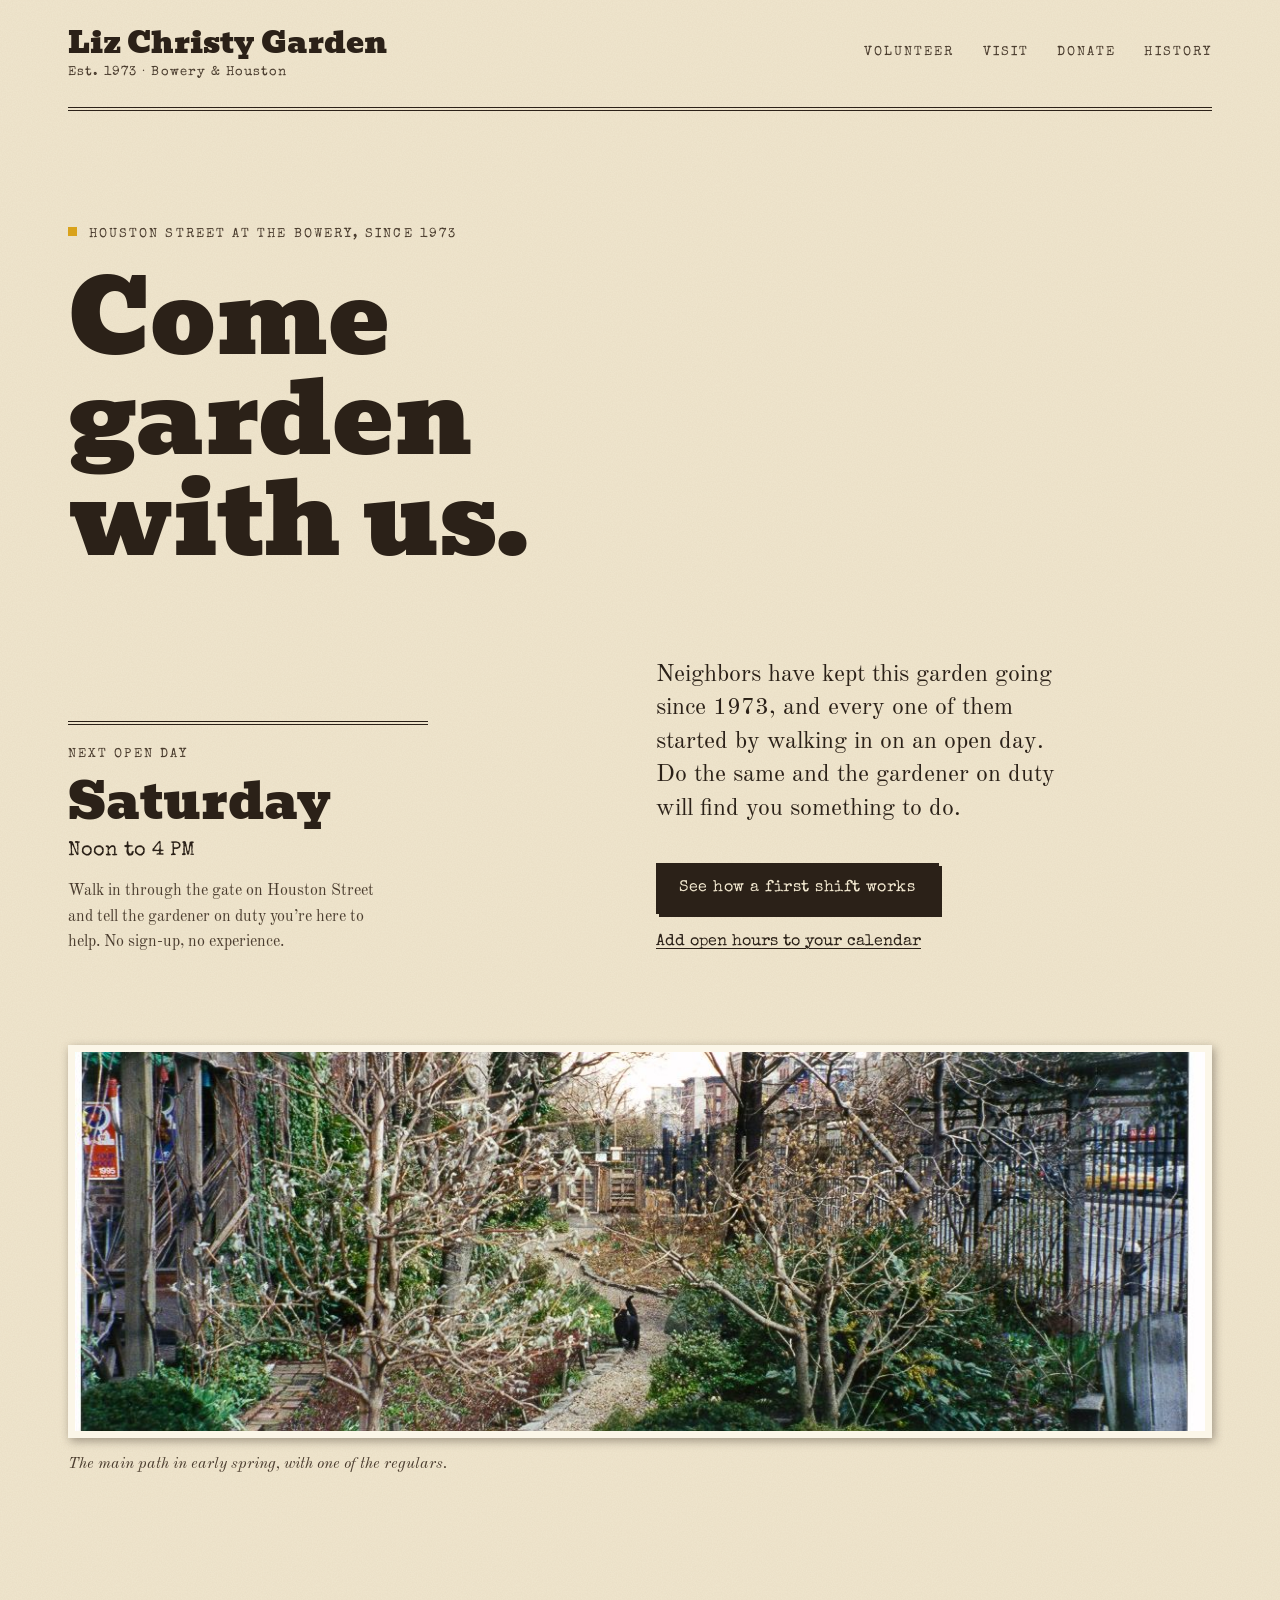
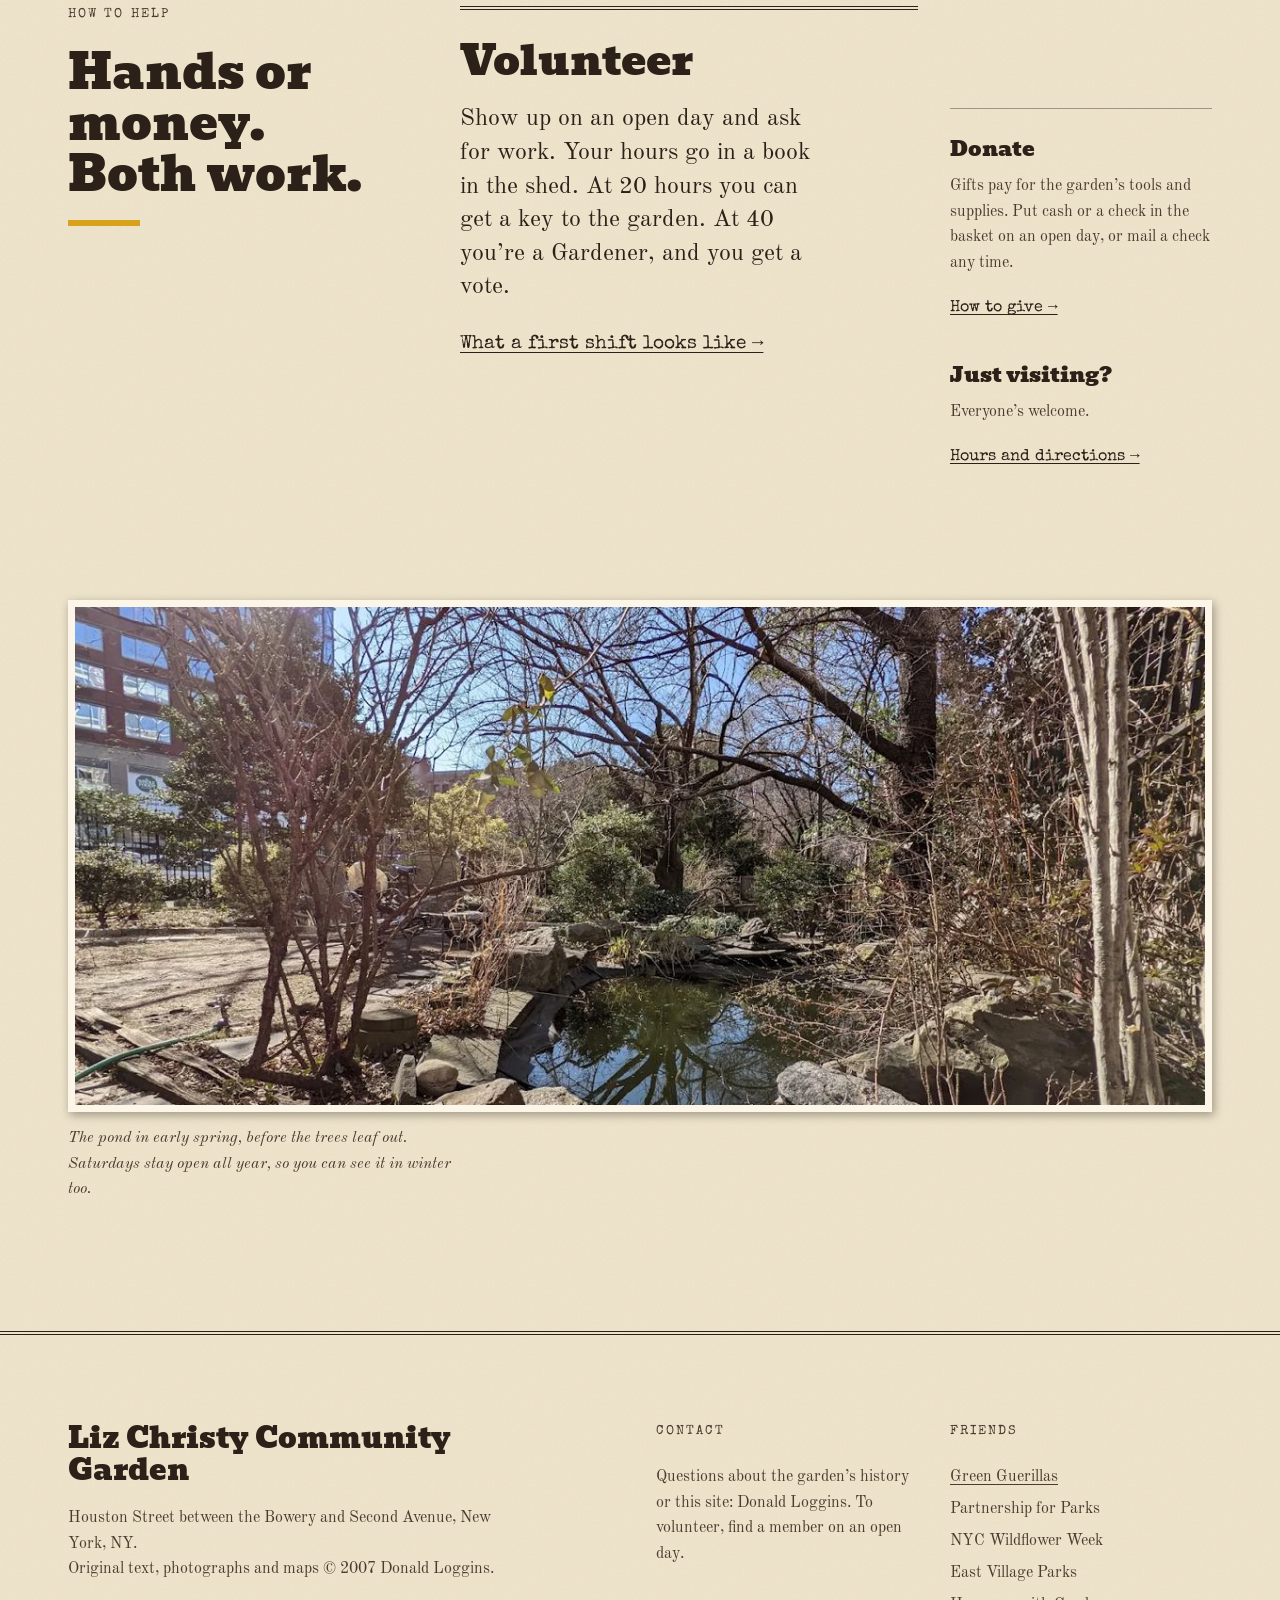
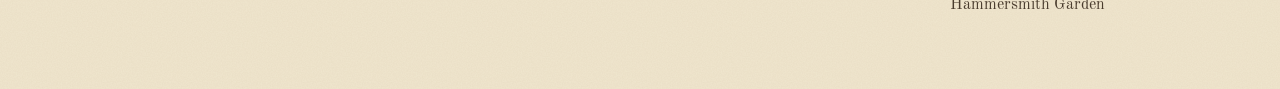
==== commit b9fd633a: "Give the site an old-school 1970s newsletter look Aged-paper background with light grain, Bevan slab" ====
--- a/index.html
+++ b/index.html
@@ -5,36 +5,36 @@
 <meta name="viewport" content="width=device-width, initial-scale=1, viewport-fit=cover">
 <title>Liz Christy Garden · Come garden with us</title>
 <meta name="description" content="Neighbors have run this Houston Street garden since 1973. Walk in on a Saturday, noon to 4 PM, and the gardener on duty will find you something to do.">
-<!-- Social sharing. If your Vercel address is not liz-christy-garden.vercel.app,
+<!-- Social sharing. If your Vercel address is not liz-christy-gardens.vercel.app,
      replace that address in the four lines below that contain it. -->
 <meta property="og:type" content="website">
 <meta property="og:site_name" content="Liz Christy Community Garden">
 <meta property="og:title" content="Liz Christy Garden: come garden with us">
 <meta property="og:description" content="Open Saturdays, noon to 4 PM, all year. Walk in, say you’d like to help, and get to work.">
-<link rel="canonical" href="https://liz-christy-garden.vercel.app/">
-<meta property="og:url" content="https://liz-christy-garden.vercel.app/">
-<meta property="og:image" content="https://liz-christy-garden.vercel.app/share.png">
+<link rel="canonical" href="https://liz-christy-gardens.vercel.app/">
+<meta property="og:url" content="https://liz-christy-gardens.vercel.app/">
+<meta property="og:image" content="https://liz-christy-gardens.vercel.app/share.png">
 <meta property="og:image:width" content="1200">
 <meta property="og:image:height" content="630">
 <meta property="og:image:alt" content="Liz Christy Garden, New York City’s first community garden, since 1973 at Bowery and Houston">
 <meta name="twitter:card" content="summary_large_image">
 <meta name="twitter:title" content="Liz Christy Garden: come garden with us">
 <meta name="twitter:description" content="Open Saturdays, noon to 4 PM, all year. Walk in, say you’d like to help, and get to work.">
-<meta name="twitter:image" content="https://liz-christy-garden.vercel.app/share.png">
+<meta name="twitter:image" content="https://liz-christy-gardens.vercel.app/share.png">
 <meta name="twitter:image:alt" content="Liz Christy Garden, New York City’s first community garden, since 1973 at Bowery and Houston">
 <!-- ANALYTICS (free, cookie-free): sign up at goatcounter.com, replace YOURCODE,
      and remove the comment markers around the line below. Buttons marked data-track report as events.
 <script data-goatcounter="https://YOURCODE.goatcounter.com/count" async src="https://gc.zgo.at/count.js"></script>
 -->
-<link rel="preload" href="fonts/young-serif.woff2" as="font" type="font/woff2" crossorigin>
-<link rel="preload" href="fonts/karla.woff2" as="font" type="font/woff2" crossorigin>
+<link rel="preload" href="fonts/bevan-400.woff2" as="font" type="font/woff2" crossorigin>
+<link rel="preload" href="fonts/old-standard-tt-400.woff2" as="font" type="font/woff2" crossorigin>
 <link rel="stylesheet" href="css/styles.css">
 </head>
 <body>
 <a class="skip" href="#main">Skip to content</a>
 <div class="wrap">
   <nav aria-label="Main">
-    <a class="wordmark" href="#/">Liz Christy Garden</a>
+    <a class="wordmark" href="#/">Liz Christy Garden<small>Est. 1973 · Bowery &amp; Houston</small></a>
     <ul>
       <li><a href="#/volunteer" data-nav="volunteer">Volunteer</a></li>
       <li><a href="#/visit" data-nav="visit">Visit</a></li>
--- a/css/styles.css
+++ b/css/styles.css
@@ -1,17 +1,21 @@
-/* Palette: paper (dominant), deep moss (supporting), marigold (accent, used sparingly).
-   Type: Young Serif for headings, Karla for everything you read or press.
-   Every text/background pair below measures 7:1 or higher (WCAG AAA). */
-@font-face{font-family:"Young Serif";src:url(../fonts/young-serif.woff2) format("woff2");font-weight:400;font-style:normal;font-display:swap}
-@font-face{font-family:"Karla";src:url(../fonts/karla.woff2) format("woff2");font-weight:400 700;font-style:normal;font-display:swap}
+/* Palette: aged newsprint paper, warm ink, forest green, brick red and mustard (used sparingly).
+   Type: Bevan (1970s slab) for headings, Special Elite (typewriter) for labels, Old Standard TT for reading.
+   Every text/background pair below measures 7:1 or higher (WCAG AAA) except the mustard/brick accents,
+   which only mark things and never carry text. */
+@font-face{font-family:"Bevan";src:url(../fonts/bevan-400.woff2) format("woff2");font-weight:400;font-style:normal;font-display:swap}
+@font-face{font-family:"Special Elite";src:url(../fonts/special-elite-400.woff2) format("woff2");font-weight:400;font-style:normal;font-display:swap}
+@font-face{font-family:"Old Standard TT";src:url(../fonts/old-standard-tt-400.woff2) format("woff2");font-weight:400;font-style:normal;font-display:swap}
+@font-face{font-family:"Old Standard TT";src:url(../fonts/old-standard-tt-700.woff2) format("woff2");font-weight:700;font-style:normal;font-display:swap}
+@font-face{font-family:"Old Standard TT";src:url(../fonts/old-standard-tt-400-italic.woff2) format("woff2");font-weight:400;font-style:italic;font-display:swap}
 :root{
-  --bg:#EDEFE4; --text:#14261B; --text-soft:#34473A; --rule:rgba(20,38,27,.28);
-  --moss:#1D3527; --on-moss:#EDEFE4; --on-moss-soft:#C9D3C3; --moss-rule:rgba(237,239,228,.25);
-  --accent:#F2B632;
-  --display:"Young Serif",Georgia,"Times New Roman",serif;
-  --body:"Karla",system-ui,-apple-system,"Segoe UI",sans-serif;
-  /* Type scale: perfect fourth (1.333) from an 18px base */
-  --fs-label:.75rem; --fs-small:.9375rem; --fs-body:1.125rem; --fs-lede:1.5rem;
-  --fs-h3:1.5rem; --fs-h2:clamp(2.2rem,4.4vw,3.5rem); --fs-h1:clamp(3.2rem,10.5vw,8.4rem);
+  --bg:#F0E6CE; --text:#2B2118; --text-soft:#4A3C2E; --rule:rgba(43,33,24,.4);
+  --moss:#2E4A2A; --on-moss:#F0E6CE; --on-moss-soft:#D8D0B2; --moss-rule:rgba(240,230,206,.4);
+  --accent:#D9A21B; --focus:#B3401F; --print:#FBF6E8;
+  --display:"Bevan","Rockwell","Clarendon",Georgia,serif;
+  --type:"Special Elite","Courier New",Courier,monospace;
+  --body:"Old Standard TT","Century Schoolbook",Georgia,"Times New Roman",serif;
+  --fs-label:.8125rem; --fs-small:1rem; --fs-body:1.1875rem; --fs-lede:1.5rem;
+  --fs-h3:1.3rem; --fs-h2:clamp(1.9rem,3.8vw,3rem); --fs-h1:clamp(2.8rem,8.4vw,6.4rem);
   --section:clamp(5rem,10vw,9rem);
   --max:77.5rem;
   box-sizing:border-box;
@@ -19,68 +23,69 @@
 }
 @media (prefers-color-scheme: dark){
   :root:not([data-theme="light"]){
-    --bg:#111A14; --text:#E6EBDD; --text-soft:#AEBBA9; --rule:rgba(230,235,221,.22);
-    --moss:#1A2A1F; --on-moss:#E6EBDD; --on-moss-soft:#B4C0AE; --moss-rule:rgba(230,235,221,.2);
+    --bg:#1F1A13; --text:#EADFC4; --text-soft:#C4B79A; --rule:rgba(234,223,196,.35);
+    --moss:#263B22; --on-moss:#EADFC4; --on-moss-soft:#CFC7AA; --moss-rule:rgba(234,223,196,.35);
+    --focus:#E0A82E;
   }
 }
 :root[data-theme="dark"]{
-  --bg:#111A14; --text:#E6EBDD; --text-soft:#AEBBA9; --rule:rgba(230,235,221,.22);
-  --moss:#1A2A1F; --on-moss:#E6EBDD; --on-moss-soft:#B4C0AE; --moss-rule:rgba(230,235,221,.2);
+  --bg:#1F1A13; --text:#EADFC4; --text-soft:#C4B79A; --rule:rgba(234,223,196,.35);
+  --moss:#263B22; --on-moss:#EADFC4; --on-moss-soft:#CFC7AA; --moss-rule:rgba(234,223,196,.35);
+  --focus:#E0A82E;
 }
 *,*::before,*::after{box-sizing:inherit}
 html{scroll-padding-top:env(safe-area-inset-top,0px);scroll-behavior:smooth}
 @media (prefers-reduced-motion: reduce){html{scroll-behavior:auto}}
-body{margin:0;background:var(--bg);color:var(--text);font-family:var(--body);font-size:var(--fs-body);line-height:1.6;-webkit-font-smoothing:antialiased}
+body{margin:0;background-color:var(--bg);background-image:url("data:image/svg+xml;utf8,<svg xmlns='http://www.w3.org/2000/svg' width='200' height='200'><filter id='n'><feTurbulence type='fractalNoise' baseFrequency='.8' numOctaves='2' stitchTiles='stitch'/><feColorMatrix values='0 0 0 0 .35  0 0 0 0 .27  0 0 0 0 .15  0 0 0 .09 0'/></filter><rect width='100%' height='100%' filter='url(%23n)'/></svg>");color:var(--text);font-family:var(--body);font-size:var(--fs-body);line-height:1.6;-webkit-font-smoothing:antialiased}
 a{color:inherit;text-decoration-thickness:1px;text-underline-offset:.2em}
 a:hover{text-decoration-thickness:2px}
-:focus-visible{outline:2px solid var(--accent);outline-offset:4px;border-radius:2px}
-.dark :focus-visible{outline-color:var(--accent)}
+:focus-visible{outline:3px solid var(--focus);outline-offset:4px;border-radius:2px}
 h1,h2,h3{font-family:var(--display);margin:0;font-weight:400;text-wrap:balance}
-h1{font-size:var(--fs-h1);line-height:.98;letter-spacing:-.025em}
-h2{font-size:var(--fs-h2);line-height:1.06;letter-spacing:-.02em}
-h3{font-size:var(--fs-h3);line-height:1.2;letter-spacing:-.01em}
+h1{font-size:var(--fs-h1);line-height:.98;letter-spacing:0}
+h2{font-size:var(--fs-h2);line-height:1.06;letter-spacing:0}
+h3{font-size:var(--fs-h3);line-height:1.2;letter-spacing:0}
 p{margin:0 0 1.15em}
 figure{margin:0}
 .soft{color:var(--text-soft)}
-.label{font-family:var(--body);font-size:var(--fs-label);font-weight:700;text-transform:uppercase;letter-spacing:.16em;line-height:1.4;color:var(--text-soft);display:block;margin-bottom:1.5rem}
+.label{font-family:var(--type);font-size:var(--fs-label);font-weight:400;text-transform:uppercase;letter-spacing:.16em;line-height:1.4;color:var(--text-soft);display:block;margin-bottom:1.5rem}
 .wrap{width:100%;max-width:var(--max);margin:0 auto;padding:0 clamp(1.25rem,4vw,3rem)}
 .grid{display:grid;grid-template-columns:repeat(12,minmax(0,1fr));column-gap:clamp(1rem,2.5vw,2.5rem)}
 section{padding:var(--section) 0}
 .dark{background:var(--moss);color:var(--on-moss)}
 .dark .label{color:var(--on-moss-soft)}
-.skip{position:absolute;left:1rem;top:-4rem;background:var(--text);color:var(--bg);padding:.75rem 1rem;border-radius:4px;z-index:10}
+.skip{position:absolute;left:1rem;top:-4rem;background:var(--text);color:var(--bg);padding:.75rem 1rem;border-radius:0;z-index:10}
 .skip:focus{top:1rem}
 .view[hidden]{display:none}
 
 /* Nav */
-nav{display:flex;flex-wrap:wrap;justify-content:space-between;align-items:center;gap:1rem 2rem;padding:1.75rem 0;border-bottom:1px solid var(--rule)}
-.wordmark{font-family:var(--display);font-size:clamp(1.5rem,3vw,2.25rem);line-height:1;letter-spacing:-.02em;text-decoration:none}
+nav{display:flex;flex-wrap:wrap;justify-content:space-between;align-items:center;gap:1rem 2rem;padding:1.75rem 0;border-bottom:4px double var(--text)}
+.wordmark{font-family:var(--display);font-size:clamp(1.3rem,2.6vw,1.9rem);line-height:1;letter-spacing:0;text-decoration:none;display:block}
 nav ul{list-style:none;margin:0;padding:0;display:flex;flex-wrap:wrap;gap:.5rem 1.75rem}
-nav ul a{font-size:var(--fs-label);font-weight:700;text-transform:uppercase;letter-spacing:.16em;text-decoration:none;color:var(--text-soft);padding:.5rem 0;display:inline-block}
+nav ul a{font-family:var(--type);font-size:var(--fs-label);font-weight:400;text-transform:uppercase;letter-spacing:.16em;text-decoration:none;color:var(--text-soft);padding:.5rem 0;display:inline-block}
 nav ul a:hover{color:var(--text);text-decoration:underline}
 nav a[aria-current="page"]{color:var(--text);text-decoration:underline;text-decoration-thickness:2px;text-underline-offset:.45em}
 
 /* Buttons and links */
 .actions,.mail-actions{display:flex;flex-wrap:wrap;align-items:center;gap:1rem 1.75rem;margin-top:2.25rem}
-.btn{display:inline-flex;align-items:center;justify-content:center;min-height:3rem;padding:.75rem 1.4rem;font-family:var(--body);font-weight:700;font-size:var(--fs-small);letter-spacing:.01em;text-decoration:none;border:1px solid var(--text);border-radius:4px;background:transparent;color:var(--text);cursor:pointer}
-.btn:hover{background:var(--text);color:var(--bg);text-decoration:none}
+.btn{display:inline-flex;align-items:center;justify-content:center;min-height:3rem;padding:.75rem 1.4rem;font-family:var(--type);font-weight:400;font-size:var(--fs-small);letter-spacing:.03em;box-shadow:3px 3px 0 var(--text);text-decoration:none;border:1px solid var(--text);border-radius:0;background:transparent;color:var(--text);cursor:pointer}
+.btn:hover{background:var(--text);color:var(--bg);text-decoration:none;transform:translate(2px,2px);box-shadow:1px 1px 0 var(--text)}
 .btn-solid{background:var(--text);color:var(--bg)}
 .btn-solid:hover{background:var(--moss);border-color:var(--moss);color:var(--on-moss)}
-.btn-light{background:var(--on-moss);color:var(--moss);border-color:var(--on-moss)}
-.btn-light:hover{background:transparent;color:var(--on-moss)}
-.textlink{font-weight:700;font-size:var(--fs-small)}
-.arrow{font-weight:700}
+.btn-light{background:var(--on-moss);color:var(--moss);border-color:var(--on-moss);box-shadow:3px 3px 0 rgba(0,0,0,.45)}
+.btn-light:hover{background:transparent;color:var(--on-moss);box-shadow:1px 1px 0 rgba(0,0,0,.45)}
+.textlink{font-family:var(--type);font-size:var(--fs-small)}
+.arrow{font-family:var(--type)}
 .arrow::after{content:" →"}
 
 /* Home hero */
 .hero{padding:clamp(4rem,9vw,8rem) 0 var(--section)}
 .hero .label::before{content:"";display:inline-block;width:.55rem;height:.55rem;background:var(--accent);margin-right:.75rem;vertical-align:.05em}
-.hero h1{max-width:9ch}
+.hero h1{max-width:10ch}
 .hero-foot{margin-top:clamp(3rem,7vw,6rem);align-items:end}
-.shift{grid-column:1 / span 4;border-top:1px solid var(--text);padding-top:1.25rem}
-.shift-label{display:block;font-weight:700;font-size:var(--fs-label);text-transform:uppercase;letter-spacing:.16em;color:var(--text-soft);margin-bottom:.75rem}
-.shift .num{font-family:var(--display);font-size:clamp(2.6rem,5vw,3.75rem);line-height:1;letter-spacing:-.03em}
-.shift .shift-time{font-weight:700;font-size:1.25rem;margin:.5rem 0 0}
+.shift{grid-column:1 / span 4;border-top:4px double var(--text);padding-top:1.25rem}
+.shift-label{display:block;font-family:var(--type);font-weight:400;font-size:var(--fs-label);text-transform:uppercase;letter-spacing:.16em;color:var(--text-soft);margin-bottom:.75rem}
+.shift .num{font-family:var(--display);font-size:clamp(2.1rem,4.2vw,3.1rem);line-height:1;letter-spacing:0}
+.shift .shift-time{font-family:var(--type);font-size:1.25rem;margin:.5rem 0 0}
 .shift p{font-size:var(--fs-small);color:var(--text-soft);margin:.75rem 0 0;max-width:34ch}
 .shift .shift-time{color:var(--text)}
 .lede-col{grid-column:7 / span 6}
@@ -90,8 +95,8 @@
 /* Home: how to help (uneven on purpose) */
 .help{padding-top:0}
 .help-head{grid-column:1 / span 4;align-self:start}
-.help-main{grid-column:5 / span 5;border-top:1px solid var(--text);padding-top:1.75rem}
-.help-main h3{font-size:clamp(2rem,4vw,3rem);letter-spacing:-.025em;line-height:1.05}
+.help-main{grid-column:5 / span 5;border-top:4px double var(--text);padding-top:1.75rem}
+.help-main h3{font-size:clamp(1.8rem,3.4vw,2.6rem);letter-spacing:0;line-height:1.1}
 .help-main p{font-size:var(--fs-lede);line-height:1.4;margin:1.25rem 0 1.5rem;max-width:26ch}
 .help-side{grid-column:10 / span 3;margin-top:clamp(3rem,8vw,7rem);border-top:1px solid var(--rule);padding-top:1.75rem}
 .help-side h3{margin-bottom:.75rem}
@@ -101,7 +106,7 @@
 
 /* Inner page header */
 .page-head{padding:clamp(4rem,9vw,8rem) 0 clamp(3rem,6vw,4.5rem);border-bottom:1px solid var(--rule)}
-.page-head h1{font-size:clamp(3rem,8.5vw,6.75rem);line-height:.95;letter-spacing:-.03em}
+.page-head h1{font-size:clamp(2.6rem,6.8vw,5.2rem);line-height:1.02;letter-spacing:0}
 .ph-title{grid-column:1 / span 7}
 .ph-lede{grid-column:8 / span 5;align-self:end;font-size:var(--fs-lede);line-height:1.4;margin:0;max-width:24ch}
 h1:focus{outline:none}
@@ -110,21 +115,21 @@
 .visit-head{grid-column:1 / span 4}
 .visit-body{grid-column:6 / span 7}
 .visit-head .textlink{display:inline-block;margin-top:1.5rem}
-.status{display:inline-flex;align-items:center;gap:.7rem;font-weight:700;font-size:var(--fs-small);margin-top:2rem;padding:.6rem .9rem;border:1px solid var(--rule);border-radius:4px}
+.status{display:inline-flex;align-items:center;gap:.7rem;font-family:var(--type);font-weight:400;font-size:var(--fs-small);margin-top:2rem;padding:.6rem .9rem;border:1px solid var(--rule);border-radius:0}
 .status i{width:.6rem;height:.6rem;border-radius:50%;border:1.5px solid var(--text-soft)}
 .status.open i{background:var(--accent);border-color:var(--accent)}
 table{border-collapse:collapse;width:100%}
 th,td{text-align:left;vertical-align:baseline;padding:1.3rem 0;border-bottom:1px solid var(--rule)}
-tr:first-child th,tr:first-child td{border-top:1px solid var(--text)}
-th{font-family:var(--display);font-weight:400;font-size:1.375rem;width:40%}
+tr:first-child th,tr:first-child td{border-top:4px double var(--text)}
+th{font-family:var(--display);font-weight:400;font-size:1.2rem;width:40%}
 td{font-size:1.25rem}
 td small{display:block;font-size:var(--fs-small);color:var(--text-soft)}
-tr.today th::after{content:"Today";font-family:var(--body);font-size:.6875rem;font-weight:700;text-transform:uppercase;letter-spacing:.16em;margin-left:.75rem;padding:.15rem .45rem;border:1px solid var(--text);border-radius:3px;vertical-align:.25em}
+tr.today th::after{content:"Today";font-family:var(--type);font-size:.75rem;font-weight:400;text-transform:uppercase;letter-spacing:.16em;margin-left:.75rem;padding:.15rem .45rem;border:1px solid var(--text);border-radius:0;vertical-align:.25em}
 .address{margin-top:3.5rem;display:grid;grid-template-columns:auto 1fr;gap:2rem;align-items:start}
 .address .soft{margin:.5rem 0 0}
-.map{width:9rem;aspect-ratio:1;border:1px solid var(--text);position:relative;border-radius:4px}
+.map{width:9rem;aspect-ratio:1;border:1px solid var(--text);position:relative;border-radius:0}
 .map .lot{position:absolute;right:0;top:0;width:58%;height:58%;background:var(--moss)}
-.map b{position:absolute;font-size:.625rem;font-weight:700;text-transform:uppercase;letter-spacing:.14em;color:var(--text-soft)}
+.map b{position:absolute;font-family:var(--type);font-size:.625rem;font-weight:400;text-transform:uppercase;letter-spacing:.14em;color:var(--text-soft)}
 .map .h{left:.5rem;bottom:28%}
 .map .v{left:22%;top:.5rem;writing-mode:vertical-rl}
 .map::before,.map::after{content:"";position:absolute;background:var(--rule)}
@@ -138,11 +143,11 @@
 .today-head .soft{margin-top:2rem;max-width:30ch}
 .today-list{grid-column:6 / span 7;margin:0}
 .today-list div{display:grid;grid-template-columns:minmax(0,1fr) minmax(0,1.3fr);gap:2rem;padding:1.5rem 0;border-bottom:1px solid var(--rule)}
-.today-list div:first-child{border-top:1px solid var(--text)}
-.today-list dt{font-family:var(--display);font-size:1.25rem}
+.today-list div:first-child{border-top:4px double var(--text)}
+.today-list dt{font-family:var(--display);font-size:1.15rem}
 .today-list dd{margin:0;color:var(--text-soft)}
 .today-list .feature{display:block;padding:2.25rem 0}
-.today-list .feature dt{font-size:clamp(2rem,4vw,3rem);letter-spacing:-.025em;line-height:1.05}
+.today-list .feature dt{font-size:clamp(1.8rem,3.4vw,2.6rem);letter-spacing:0;line-height:1.1}
 .today-list .feature dd{font-size:var(--fs-lede);line-height:1.4;color:var(--text);margin-top:.75rem;max-width:28ch}
 .today-list .feature .pond-photo{max-width:none;margin-top:2rem;font-size:var(--fs-body)}
 .photo-pair{display:grid;grid-template-columns:16fr 9fr;gap:1rem;align-items:start}
@@ -158,16 +163,16 @@
 .rules-head p{font-size:var(--fs-lede);line-height:1.4;margin-top:2rem;max-width:24ch}
 .rules{grid-column:7 / span 6;margin:0}
 .rules div{padding:1.6rem 0;border-top:1px solid var(--rule)}
-.rules div:first-child{border-top-color:var(--text)}
+.rules div:first-child{border-top:4px double var(--text)}
 .rules dd{margin:.4rem 0 0;color:var(--text-soft)}
-.rules dt{font-family:var(--display);font-size:1.25rem}
+.rules dt{font-family:var(--display);font-size:1.15rem}
 
 /* History */
 .hist-head{grid-column:1 / span 5}
 .hist-intro{grid-column:7 / span 6;font-size:var(--fs-lede);line-height:1.4;max-width:30ch}
 .timeline{grid-column:1 / -1;list-style:none;margin:clamp(3.5rem,7vw,6rem) 0 0;padding:0}
 .timeline li{display:grid;grid-template-columns:repeat(12,minmax(0,1fr));column-gap:clamp(1rem,2.5vw,2.5rem);padding:2.5rem 0;border-top:1px solid var(--moss-rule)}
-.timeline .yr{grid-column:1 / span 4;font-family:var(--display);font-size:clamp(2.4rem,5vw,4rem);line-height:1;letter-spacing:-.03em}
+.timeline .yr{grid-column:1 / span 4;font-family:var(--display);font-size:clamp(2rem,4vw,3.2rem);line-height:1;letter-spacing:0}
 .timeline .key .yr::after{content:"";display:block;width:2.5rem;height:3px;background:var(--accent);margin-top:1rem}
 .timeline .ev{grid-column:6 / span 6}
 .timeline .ev p{color:var(--on-moss-soft);margin:.6rem 0 0;max-width:58ch}
@@ -182,12 +187,12 @@
 .first-visit{padding-bottom:0}
 .fv-head{grid-column:1 / span 5}
 .fv-head .btn{margin-top:1rem}
-.next-open{margin-top:1.5rem;font-weight:700;font-size:1.125rem}
+.next-open{margin-top:1.5rem;font-family:var(--type);font-size:1.125rem}
 .next-open:empty{display:none}
 .fv-list{grid-column:7 / span 6;margin:0}
 .fv-list div{display:grid;grid-template-columns:6rem 1fr;gap:1.5rem;padding:1.4rem 0;border-top:1px solid var(--rule)}
-.fv-list div:first-child{border-top-color:var(--text)}
-.fv-list dt{font-family:var(--display);font-size:1.25rem}
+.fv-list div:first-child{border-top:4px double var(--text)}
+.fv-list dt{font-family:var(--display);font-size:1.1rem}
 .fv-list dd{margin:0}
 .join-text{grid-column:1 / span 6}
 .join-text h2{max-width:11ch}
@@ -195,8 +200,8 @@
 .join-text h2+p{margin-top:2rem}
 .steps{grid-column:8 / span 5;align-self:start;margin:clamp(3rem,8vw,7rem) 0 0;padding:0;list-style:none}
 .steps li{padding:1.25rem 0;border-top:1px solid var(--rule)}
-.steps li:first-child{border-top-color:var(--text)}
-.steps b{display:block;font-family:var(--display);font-weight:400;font-size:1.5rem;margin-bottom:.15rem}
+.steps li:first-child{border-top:4px double var(--text)}
+.steps b{display:block;font-family:var(--display);font-weight:400;font-size:1.25rem;margin-bottom:.25rem}
 
 /* Donate */
 .support-head{grid-column:1 / span 7}
@@ -205,9 +210,9 @@
 .give-ways li::before{content:counter(g);position:absolute;left:0;top:1.6rem;font-family:var(--display);font-size:1.75rem;line-height:1.2}
 .give-ways p{color:var(--on-moss-soft);margin:.6rem 0 0}
 .give-ways .next-open{color:var(--on-moss)}
-.mail{grid-column:8 / span 5;margin-top:3.5rem;align-self:start;border:1px solid var(--on-moss);border-radius:4px;padding:2rem}
+.mail{grid-column:8 / span 5;margin-top:3.5rem;align-self:start;border:1px solid var(--on-moss);border-radius:0;padding:2rem}
 .mail .label{margin-bottom:0}
-.mail address{font-style:normal;font-family:var(--display);font-size:1.5rem;line-height:1.35;margin:1.5rem 0}
+.mail address{font-style:normal;font-family:var(--display);font-size:1.3rem;line-height:1.35;margin:1.5rem 0}
 .mail .memo{border-top:1px dashed var(--moss-rule);padding-top:1.25rem;margin:0;color:var(--on-moss-soft);font-size:var(--fs-small)}
 .mail .memo strong{color:var(--on-moss)}
 .mail-actions{margin-top:1.5rem}
@@ -218,8 +223,8 @@
 @media (min-width:901px){.support-head{grid-row:1}.give-ways{grid-row:2}.mail{grid-row:2}.support-body{grid-row:3}}
 
 /* Photos */
-.photo img{display:block;width:100%;height:auto;border-radius:4px;background:var(--rule)}
-.photo figcaption{margin-top:.9rem;font-size:var(--fs-small);color:var(--text-soft);max-width:60ch}
+.photo img{display:block;width:100%;height:auto;border-radius:0;background:var(--rule);border:7px solid var(--print);box-shadow:2px 3px 9px rgba(43,33,24,.4)}
+.photo figcaption{margin-top:.9rem;font-style:italic;font-size:var(--fs-small);color:var(--text-soft);max-width:60ch}
 .photo-band{padding:0 0 var(--section)}
 .photo-band .photo figcaption{max-width:44ch}
 .band-text{grid-column:1 / span 5;margin-bottom:clamp(2.5rem,5vw,4rem)}
@@ -233,14 +238,14 @@
 #history + .photo-band{padding-top:var(--section)}
 
 /* Footer */
-footer{padding:clamp(3.5rem,7vw,5.5rem) 0 clamp(3rem,6vw,4rem);border-top:1px solid var(--rule)}
+footer{padding:clamp(3.5rem,7vw,5.5rem) 0 clamp(3rem,6vw,4rem);border-top:4px double var(--text)}
 footer .col-a{grid-column:1 / span 5}
 footer .col-b{grid-column:7 / span 3}
 footer .col-c{grid-column:10 / span 3}
 footer ul{list-style:none;margin:0;padding:0}
 footer li{margin-bottom:.4rem}
 footer p,footer li{font-size:var(--fs-small);color:var(--text-soft)}
-footer .big{font-family:var(--display);font-size:clamp(1.6rem,3vw,2.1rem);letter-spacing:-.02em;line-height:1.1;color:var(--text);margin-bottom:1.25rem}
+footer .big{font-family:var(--display);font-size:clamp(1.4rem,2.6vw,1.8rem);letter-spacing:0;line-height:1.1;color:var(--text);margin-bottom:1.25rem}
 
 /* Narrow screens */
 @media (max-width:900px){
@@ -261,3 +266,10 @@
   .photo-pair{grid-template-columns:1fr}
   th{width:auto}
 }
+
+/* Old-school touches */
+.wordmark small{display:block;margin-top:.45rem;font-family:var(--type);font-size:var(--fs-label);letter-spacing:.08em;color:var(--text-soft)}
+.pair-a{transform:rotate(-1deg)}.pair-b{transform:rotate(1.2deg)}.archive{transform:rotate(-1.5deg)}
+.help-head h2::after,.fv-head h2::after,.join-text h2::after{content:"";display:block;width:4.5rem;height:6px;margin-top:1.25rem;background:var(--accent)}
+.dark .label,.dark .next-open{color:var(--on-moss-soft)}
+@media (prefers-reduced-motion: reduce){.btn:hover{transform:none}}
